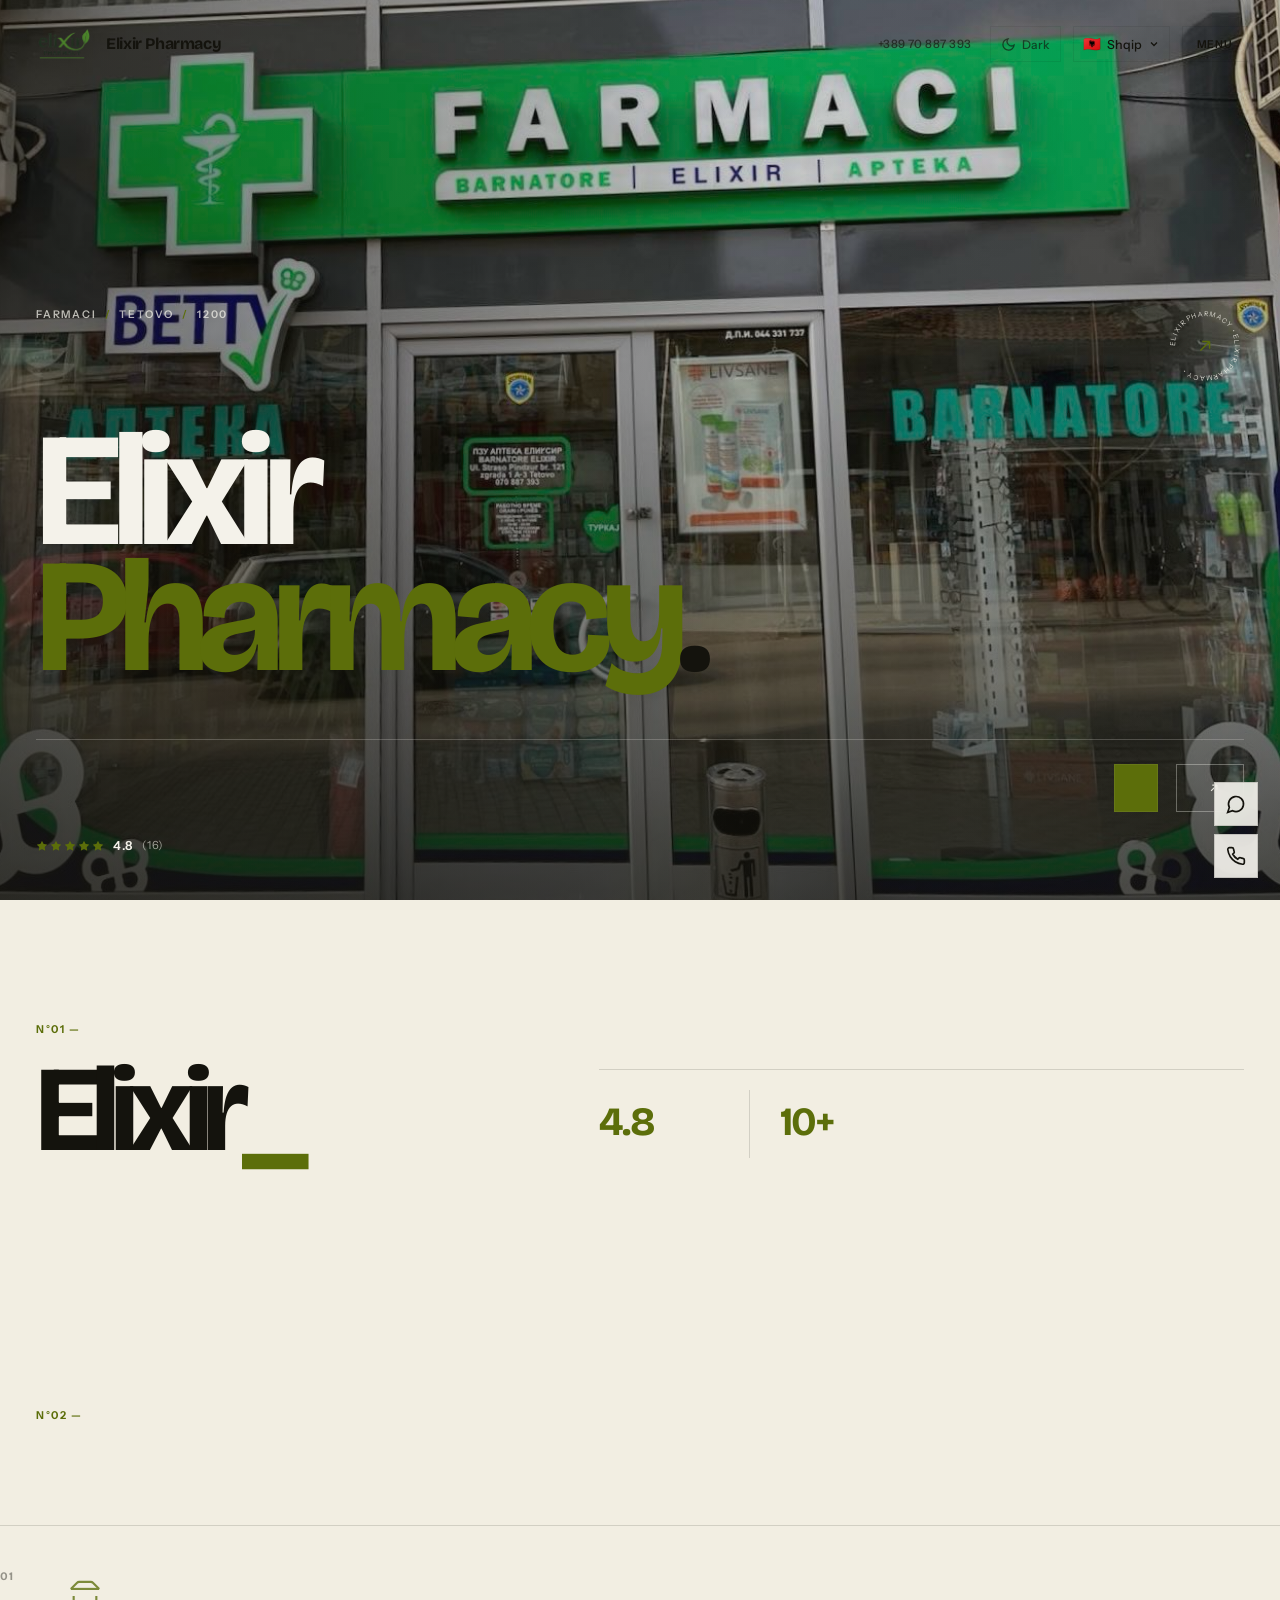
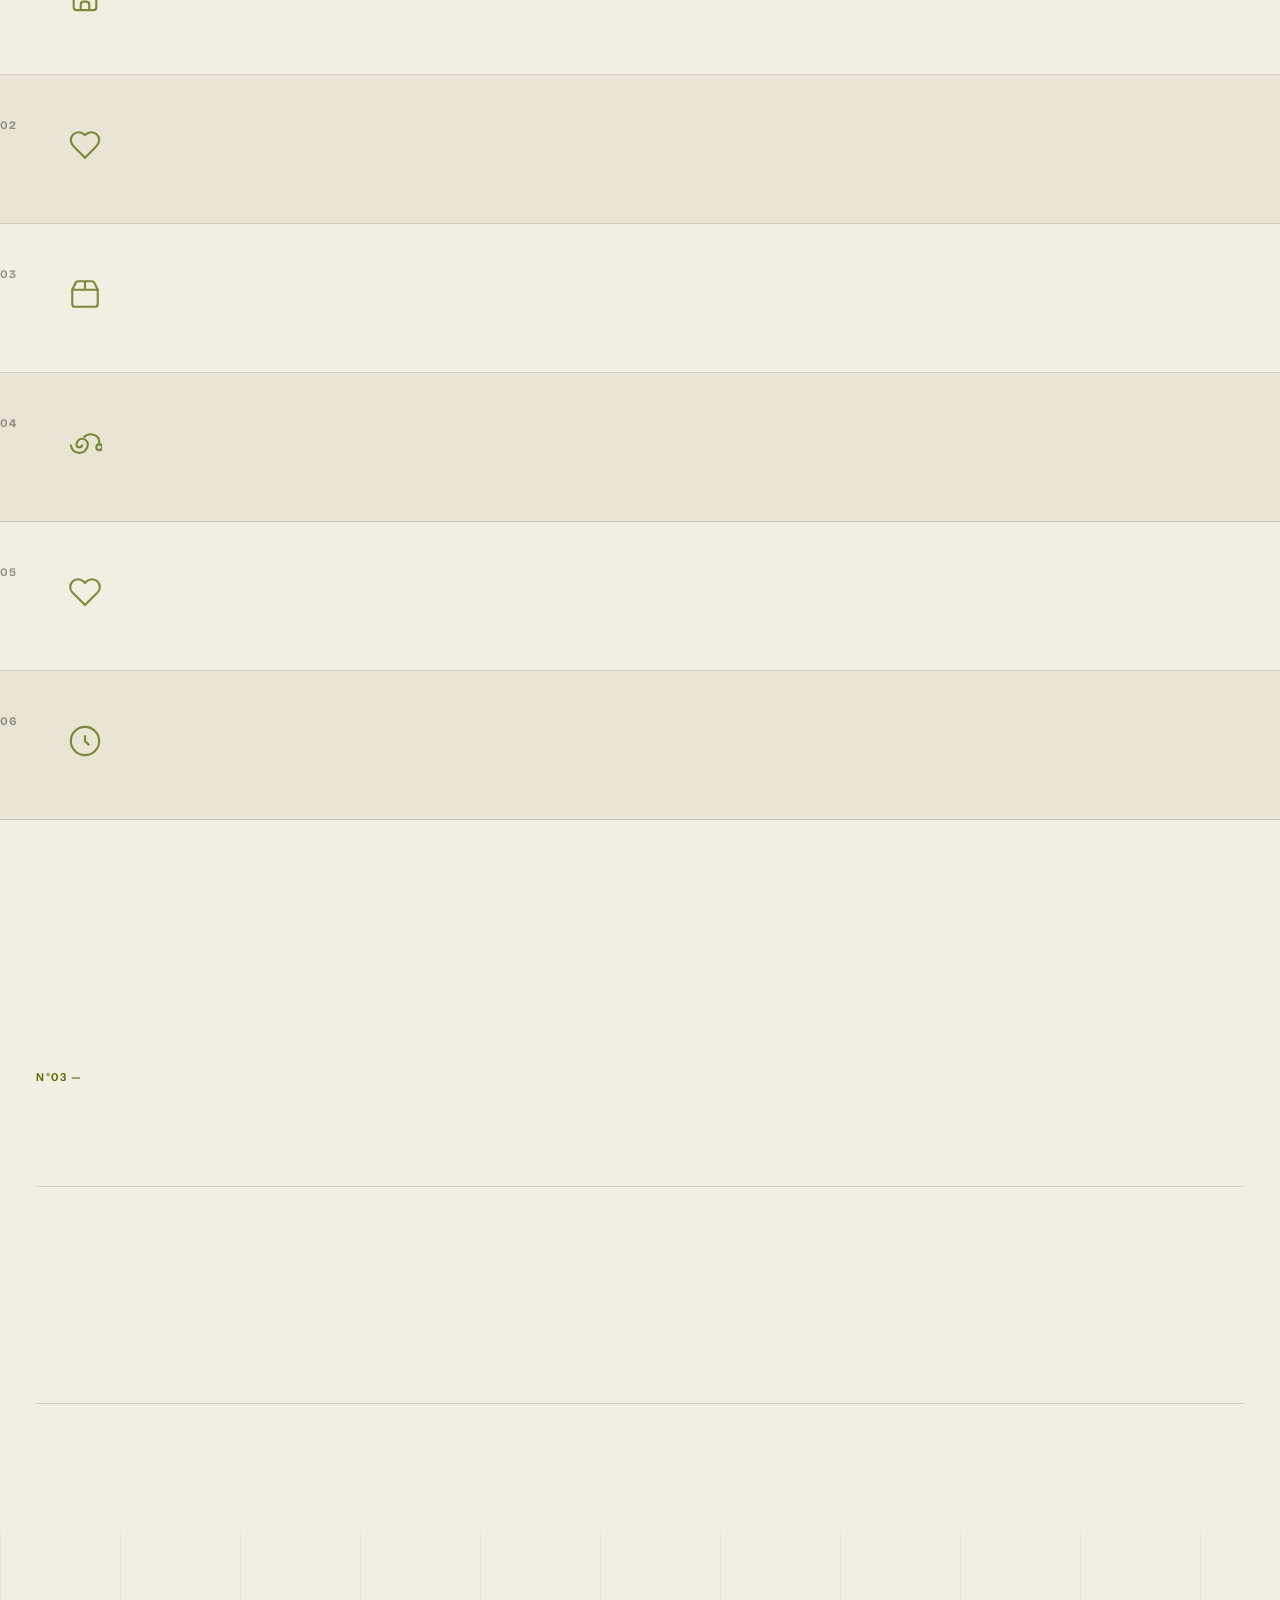
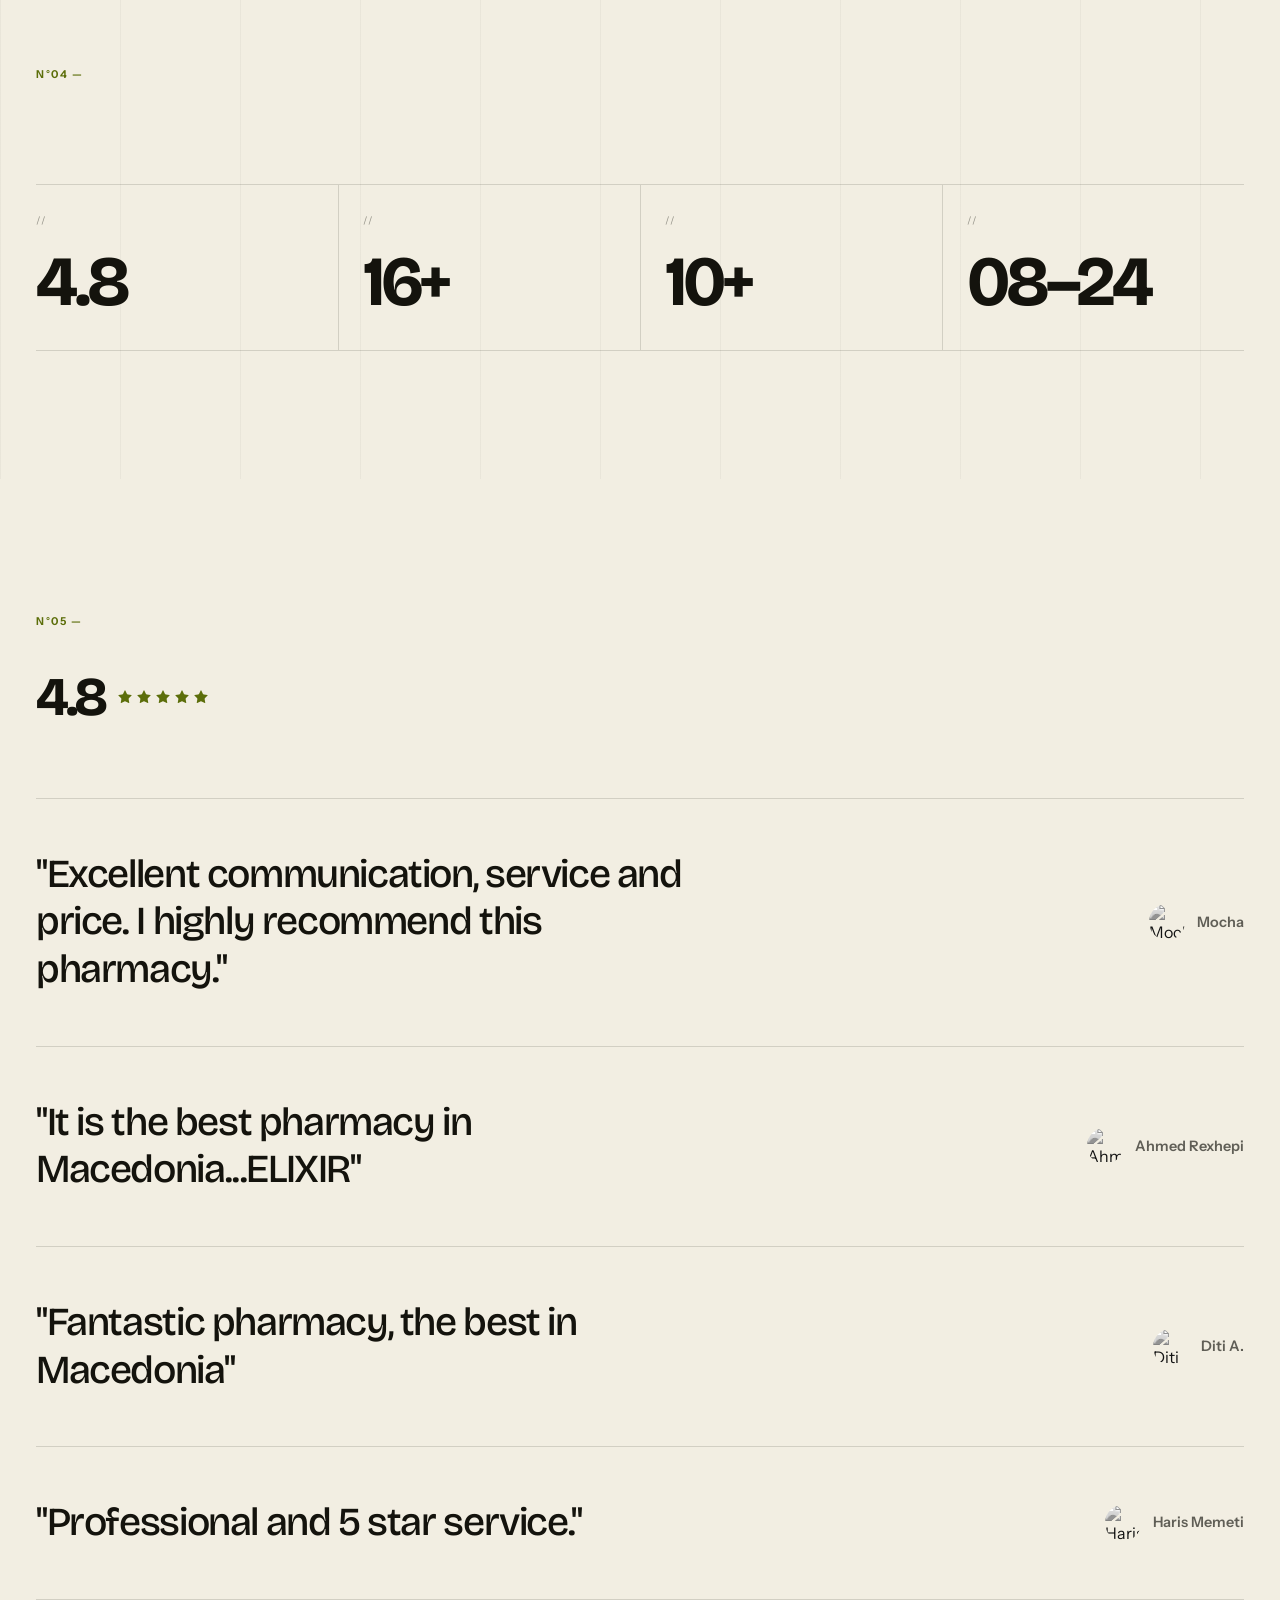
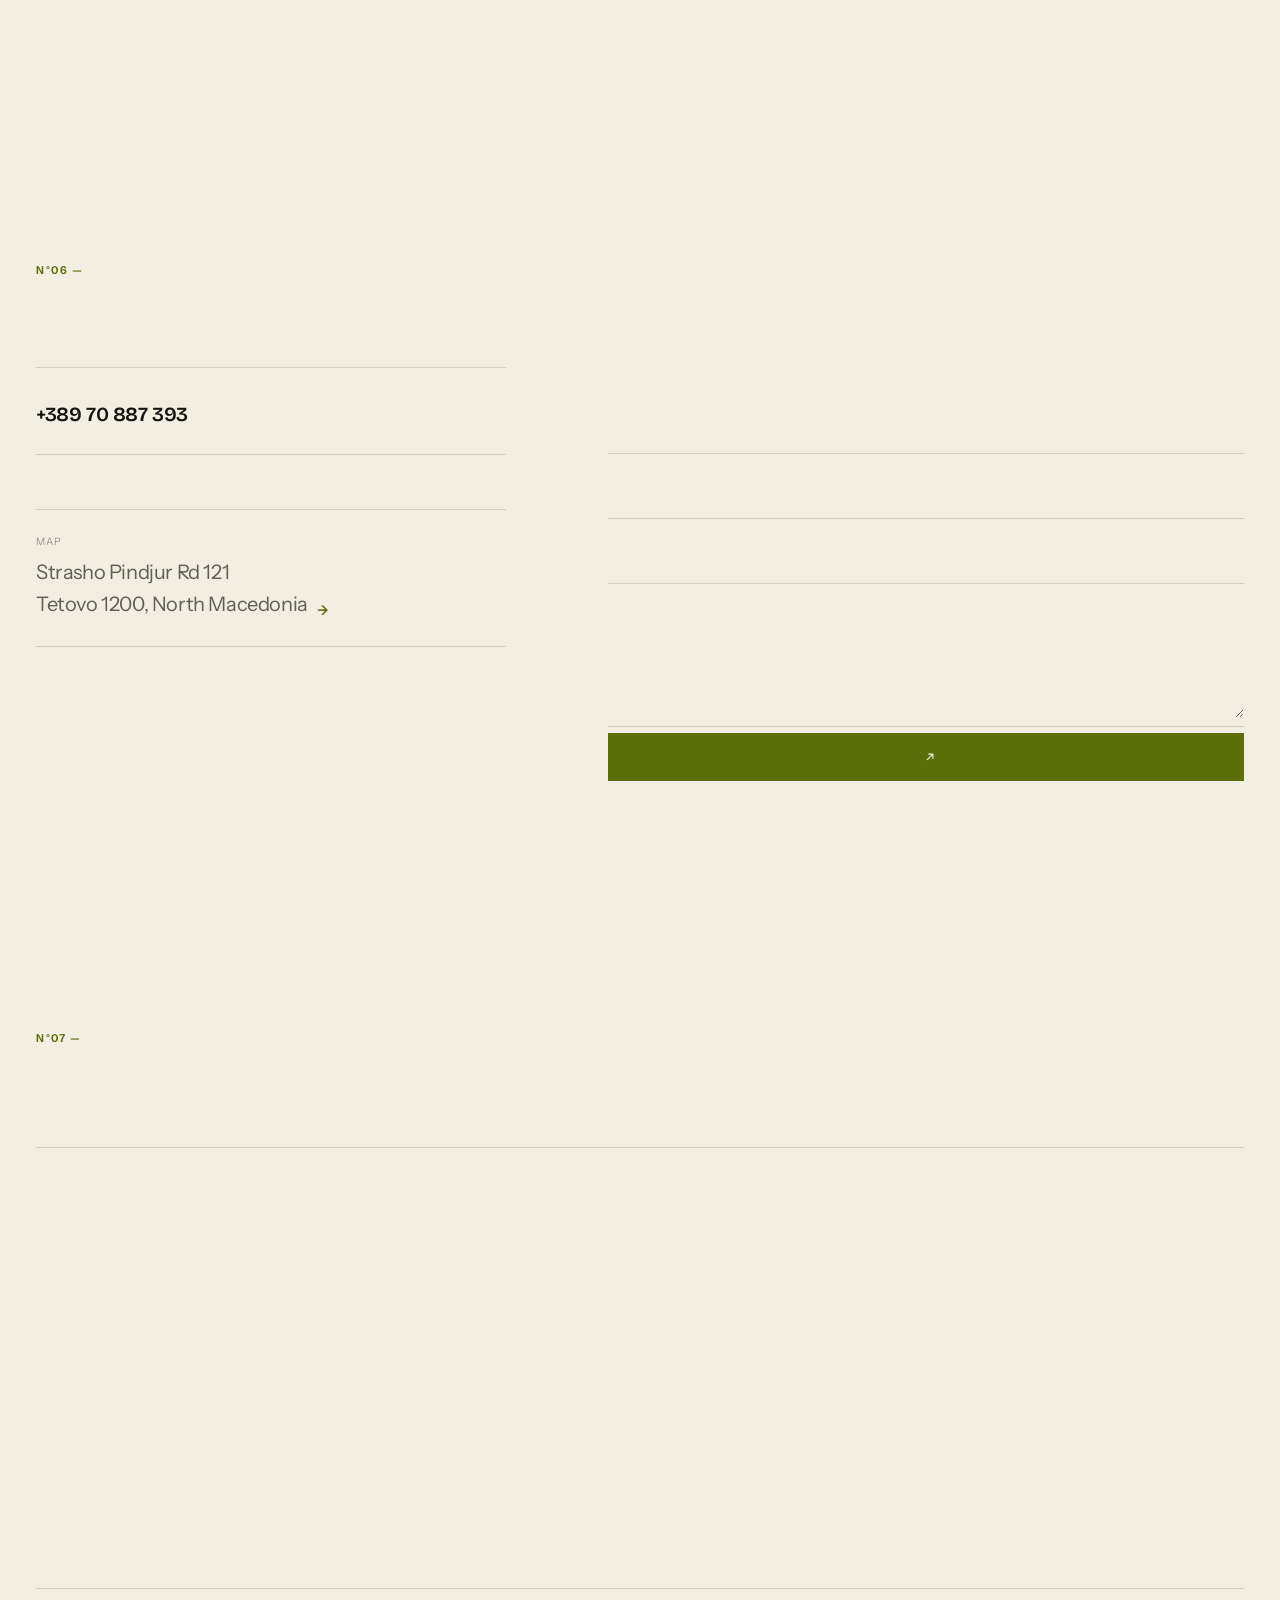
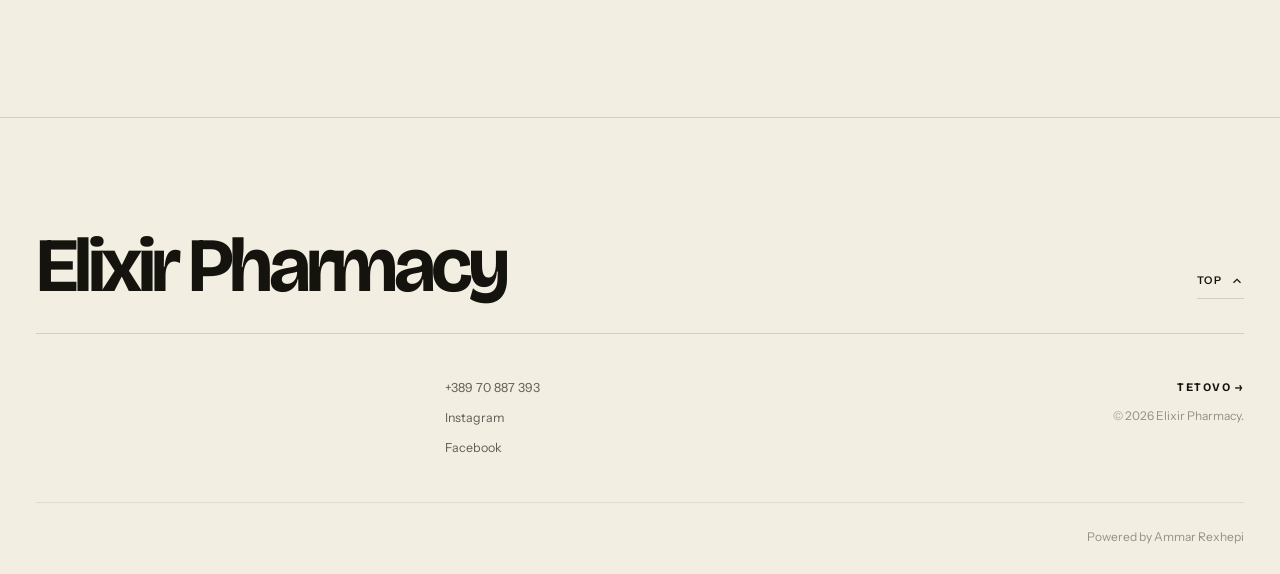
==== index.html @ 8868d14b "Smooth Scroll" ====
<!DOCTYPE html>
<html lang="sq">
<head>
  <meta charset="UTF-8" />
  <meta name="viewport" content="width=device-width, initial-scale=1.0" />
  <title>Elixir Pharmacy | Tetovo</title>
  <meta name="description" content="Elixir Pharmacy – vlerësuar me 4.8 ⭐ nga 16 klientë të kënaqur. Ekspertizë, shpejtësi dhe kujdes në një vend." />
  <link rel="canonical" href="https://elixirpharmacy.mk/" />

  <!-- SEO: allow indexing -->
  <meta name="robots" content="index, follow" />
  <meta name="googlebot" content="index, follow" />

  <!-- SEO: keywords -->
  <meta name="keywords" content="farmaci, farmacia, Tetovo, Elixir, barnatore, ilaçe, apoteka, pharmacy, North Macedonia, Maqedoni" />

  <!-- SEO: local business geo tags -->
  <meta name="geo.region" content="MK" />
  <meta name="geo.placename" content="Tetovo, North Macedonia" />
  <meta name="geo.position" content="42.013242;20.971138" />
  <meta name="ICBM" content="42.013242, 20.971138" />

  <!-- SEO: structured data (static – more reliable than JS-injected) -->
  <script type="application/ld+json">
  {
    "@context": "https://schema.org",
    "@type": "Pharmacy",
    "name": "Elixir Pharmacy",
    "url": "https://elixirpharmacy.mk/",
    "image": "https://elixirpharmacy.mk/images/photo-0.webp",
    "telephone": "+389 70 887 393",
    "address": {
      "@type": "PostalAddress",
      "streetAddress": "Strasho Pindjur Rd 121",
      "addressLocality": "Tetovo",
      "postalCode": "1200",
      "addressCountry": "MK"
    },
    "geo": {
      "@type": "GeoCoordinates",
      "latitude": 42.013242,
      "longitude": 20.971138
    },
    "aggregateRating": {
      "@type": "AggregateRating",
      "ratingValue": 4.8,
      "reviewCount": 16,
      "bestRating": 5
    },
    "openingHoursSpecification": [
      { "@type": "OpeningHoursSpecification", "dayOfWeek": ["Monday","Tuesday","Wednesday","Thursday","Friday","Saturday","Sunday"], "opens": "08:00", "closes": "23:30" }
    ]
  }
  </script>

  <!-- Favicon -->
  <link rel="icon" type="image/png" href="/images/logo-light.png" />

  <!-- Open Graph / social sharing -->
  <meta property="og:type"        content="business.business" />
  <meta property="og:url"         content="https://elixirpharmacy.mk/" />
  <meta property="og:title"       content="Elixir Pharmacy | Tetovo" />
  <meta property="og:description" content="Farmacia Elixir – 4.8 ⭐ nga 16 klientë të kënaqur. Ekspertizë, shpejtësi dhe kujdes në një vend." />
  <meta property="og:image"       content="https://elixirpharmacy.mk/images/photo-0.webp" />
  <meta name="twitter:card"       content="summary_large_image" />
  <meta name="twitter:title"      content="Elixir Pharmacy | Tetovo" />
  <meta name="twitter:description" content="Farmacia Elixir – 4.8 ⭐ nga 16 klientë të kënaqur." />
  <meta name="twitter:image"      content="https://elixirpharmacy.mk/images/photo-0.webp" />

  <!-- Preload hero image so it loads as fast as possible -->
  <link rel="preload" as="image" href="/images/photo-0.webp" fetchpriority="high" />
  <link rel="preconnect" href="https://fonts.googleapis.com" />
  <link rel="preconnect" href="https://fonts.gstatic.com" crossorigin />
  <script defer src="/_vercel/insights/script.js"></script>
  <script defer src="/_vercel/speed-insights/script.js"></script>
  <link href="https://fonts.googleapis.com/css2?family=Bricolage+Grotesque:opsz,wght@12..96,400..800&family=Instrument+Sans:wght@400;500;600;700&display=swap" rel="stylesheet" />
  <script src="https://cdn.jsdelivr.net/npm/@supabase/supabase-js@2"></script>
  <!-- Apply saved theme immediately to avoid flash -->
  <script>
    (function() {
      const t = localStorage.getItem('elixir-theme') || 'light';
      if (t === 'light') document.documentElement.classList.add('light');
    })();
  </script>
  <link rel="stylesheet" href="style.css">
  <link rel="icon" type="image/x-icon" href="images/green-plus-11975.png">
  <link rel="sitemap" type="application/xml" href="/sitemap.xml" />
  <script src="https://unpkg.com/lenis@1.3.26/dist/lenis.min.js"></script>   
</head>
<body>
<a class="skip-link" href="#main-content">Skip to content</a>

<!-- NAVBAR -->
<nav id="navbar">
  <div class="nav-inner">
    <a href="#hero" class="nav-logo">
      <img class="logo-dark" src="images/logo-dark.png" alt="Elixir Pharmacy logo" />
      <img class="logo-light" src="images/logo-light.png" alt="Elixir Pharmacy logo" />
      <span>Elixir Pharmacy</span>
    </a>

    <div class="nav-right">
      <a href="tel:+38970887393" class="nav-phone">+389 70 887 393</a>

      <button id="theme-toggle" onclick="toggleTheme()" aria-label="Toggle colour theme" title="Toggle colour theme">
        <svg class="sun-icon" id="theme-icon" width="15" height="15" viewBox="0 0 24 24" fill="none" stroke="currentColor" stroke-width="2">
          <circle cx="12" cy="12" r="4"/>
          <path d="M12 2v2M12 20v2M4.93 4.93l1.41 1.41M17.66 17.66l1.41 1.41M2 12h2M20 12h2M6.34 17.66l-1.41 1.41M19.07 4.93l-1.41 1.41"/>
        </svg>
        <svg class="moon-icon" width="15" height="15" viewBox="0 0 24 24" fill="none" stroke="currentColor" stroke-width="2">
          <path d="M21 12.79A9 9 0 1 1 11.21 3 7 7 0 0 0 21 12.79z"/>
        </svg>
        <span class="theme-label" id="theme-label">Dark</span>
      </button>

      <div id="lang-dropdown">
        <button id="lang-btn" onclick="toggleLangMenu()" aria-haspopup="true" aria-expanded="false">
          <span class="flag" id="lang-flag">🇦🇱</span>
          <span class="lang-label" id="lang-current">Shqip</span>
          <svg class="chevron" viewBox="0 0 24 24" fill="none" stroke="currentColor" stroke-width="2.5">
            <path d="m6 9 6 6 6-6"/>
          </svg>
        </button>
        <div id="lang-menu" role="menu">
          <button onclick="setLang('sq')" class="active" data-lang="sq"><span class="flag">🇦🇱</span> Shqip — SQ</button>
          <div class="lang-divider"></div>
          <button onclick="setLang('mk')" data-lang="mk"><span class="flag">🇲🇰</span> Македонски — MK</button>
          <div class="lang-divider"></div>
          <button onclick="setLang('en')" data-lang="en"><span class="flag">🇬🇧</span> English — EN</button>
          <div class="lang-divider"></div>
          <button onclick="setLang('tr')" data-lang="tr"><span class="flag">🇹🇷</span> Türkçe — TR</button>
        </div>
      </div>

      <button id="mobile-nav-toggle" onclick="toggleMenu()" aria-label="Open navigation menu" aria-expanded="false">
        <span id="menu-toggle-label">Menu</span>
      </button>
    </div>
  </div>
</nav>

<!-- FULLSCREEN MENU -->
<div id="fullscreen-menu" role="dialog" aria-modal="true" aria-label="Site navigation">
  <div class="fs-menu-inner">
    <div class="fs-menu-links">
      <a href="#about" onclick="toggleMenu()" class="fs-link">
        <span class="fs-num">01</span>
        <span class="fs-stack"><span data-i18n="nav_about"></span><span data-i18n="nav_about"></span></span>
      </a>
      <a href="#services" onclick="toggleMenu()" class="fs-link">
        <span class="fs-num">02</span>
        <span class="fs-stack"><span data-i18n="nav_services"></span><span data-i18n="nav_services"></span></span>
      </a>
      <a href="#reviews" onclick="toggleMenu()" class="fs-link">
        <span class="fs-num">03</span>
        <span class="fs-stack"><span data-i18n="nav_reviews"></span><span data-i18n="nav_reviews"></span></span>
      </a>
      <a href="#contact" onclick="toggleMenu()" class="fs-link">
        <span class="fs-num">04</span>
        <span class="fs-stack"><span data-i18n="nav_contact"></span><span data-i18n="nav_contact"></span></span>
      </a>
    </div>
    <div class="fs-menu-foot">
      <a href="tel:+38970887393" class="fs-email">+389 70 887 393</a>
      <div class="fs-loc">TETOVO, MK</div>
      <div class="fs-social">
        <a href="https://www.instagram.com/elixirpharmacytetovo/" target="_blank" rel="noopener noreferrer">Instagram</a>
        <a href="https://www.facebook.com/p/Pharmacy-Elixir-100064105089040/" target="_blank" rel="noopener noreferrer">Facebook</a>
      </div>
    </div>
  </div>
</div>

<!-- HERO -->
<div id="main-content" tabindex="-1">
<section id="hero">
  <div class="hero-media">
    <img class="bg" src="images/elixir2.jpg" alt="Elixir Pharmacy storefront" />
    <div class="hero-scrim"></div>
  </div>

  <div class="hero-content">
    <div class="hero-top-row">
      <div class="hero-tags">
        <span>FARMACI</span><span class="sep">/</span><span>TETOVO</span><span class="sep">/</span><span>1200</span>
      </div>
      <div class="hero-badge" aria-hidden="true">
        <svg viewBox="0 0 120 120" class="hero-badge-ring">
          <defs><path id="badgeCircle" d="M60,60 m-46,0 a46,46 0 1,1 92,0 a46,46 0 1,1 -92,0"></path></defs>
          <text font-size="10.3" letter-spacing="1.5" fill="currentColor">
            <textPath href="#badgeCircle" startOffset="0%">ELIXIR PHARMACY • ELIXIR PHARMACY • </textPath>
          </text>
        </svg>
        <svg class="hero-badge-arrow" viewBox="0 0 24 24" fill="none" stroke="currentColor" stroke-width="1.6"><path d="M7 17 17 7M17 7H9M17 7v8"/></svg>
      </div>
    </div>

    <h1 class="hero-title">
      <span class="hero-title-line">Elixir</span>
      <span class="hero-title-line hero-title-accent">Pharmacy<span class="hero-dot">.</span></span>
    </h1>

    <div class="hero-bottom-row">
      <p class="hero-sub" data-i18n="hero_sub"></p>
      <div class="hero-btns">
        <a href="tel:+38970887393" class="btn-primary">
          <span data-i18n="cta_call"></span>
        </a>
        <a href="#services" class="btn-secondary">
          <span data-i18n="cta_services"></span>
          <svg width="14" height="14" viewBox="0 0 24 24" fill="none" stroke="currentColor" stroke-width="2"><path d="M7 17 17 7M17 7H9M17 7v8"/></svg>
        </a>
      </div>
    </div>

    <div class="hero-rating">
      <div class="stars">
        <svg viewBox="0 0 24 24" class="star-icon"><path d="M11.525 2.295a.53.53 0 0 1 .95 0l2.31 4.679a2.123 2.123 0 0 0 1.595 1.16l5.166.756a.53.53 0 0 1 .294.904l-3.736 3.638a2.123 2.123 0 0 0-.611 1.878l.882 5.14a.53.53 0 0 1-.771.56l-4.618-2.428a2.122 2.122 0 0 0-1.973 0L6.396 21.01a.53.53 0 0 1-.77-.56l.881-5.139a2.122 2.122 0 0 0-.611-1.879L2.16 9.795a.53.53 0 0 1 .294-.906l5.165-.755a2.122 2.122 0 0 0 1.597-1.16z"/></svg>
        <svg viewBox="0 0 24 24" class="star-icon"><path d="M11.525 2.295a.53.53 0 0 1 .95 0l2.31 4.679a2.123 2.123 0 0 0 1.595 1.16l5.166.756a.53.53 0 0 1 .294.904l-3.736 3.638a2.123 2.123 0 0 0-.611 1.878l.882 5.14a.53.53 0 0 1-.771.56l-4.618-2.428a2.122 2.122 0 0 0-1.973 0L6.396 21.01a.53.53 0 0 1-.77-.56l.881-5.139a2.122 2.122 0 0 0-.611-1.879L2.16 9.795a.53.53 0 0 1 .294-.906l5.165-.755a2.122 2.122 0 0 0 1.597-1.16z"/></svg>
        <svg viewBox="0 0 24 24" class="star-icon"><path d="M11.525 2.295a.53.53 0 0 1 .95 0l2.31 4.679a2.123 2.123 0 0 0 1.595 1.16l5.166.756a.53.53 0 0 1 .294.904l-3.736 3.638a2.123 2.123 0 0 0-.611 1.878l.882 5.14a.53.53 0 0 1-.771.56l-4.618-2.428a2.122 2.122 0 0 0-1.973 0L6.396 21.01a.53.53 0 0 1-.77-.56l.881-5.139a2.122 2.122 0 0 0-.611-1.879L2.16 9.795a.53.53 0 0 1 .294-.906l5.165-.755a2.122 2.122 0 0 0 1.597-1.16z"/></svg>
        <svg viewBox="0 0 24 24" class="star-icon"><path d="M11.525 2.295a.53.53 0 0 1 .95 0l2.31 4.679a2.123 2.123 0 0 0 1.595 1.16l5.166.756a.53.53 0 0 1 .294.904l-3.736 3.638a2.123 2.123 0 0 0-.611 1.878l.882 5.14a.53.53 0 0 1-.771.56l-4.618-2.428a2.122 2.122 0 0 0-1.973 0L6.396 21.01a.53.53 0 0 1-.77-.56l.881-5.139a2.122 2.122 0 0 0-.611-1.879L2.16 9.795a.53.53 0 0 1 .294-.906l5.165-.755a2.122 2.122 0 0 0 1.597-1.16z"/></svg>
        <svg viewBox="0 0 24 24" class="star-icon"><path d="M11.525 2.295a.53.53 0 0 1 .95 0l2.31 4.679a2.123 2.123 0 0 0 1.595 1.16l5.166.756a.53.53 0 0 1 .294.904l-3.736 3.638a2.123 2.123 0 0 0-.611 1.878l.882 5.14a.53.53 0 0 1-.771.56l-4.618-2.428a2.122 2.122 0 0 0-1.973 0L6.396 21.01a.53.53 0 0 1-.77-.56l.881-5.139a2.122 2.122 0 0 0-.611-1.879L2.16 9.795a.53.53 0 0 1 .294-.906l5.165-.755a2.122 2.122 0 0 0 1.597-1.16z"/></svg>
      </div>
      <span class="rating-num">4.8</span>
      <span class="rating-count">(16)</span>
    </div>
  </div>
</section>

<!-- ABOUT -->
<section id="about">
  <div class="container about-grid">
    <div class="about-left animate-in">
      <span class="eyebrow">N&#176;01 — <span data-i18n="about_title"></span></span>
      <h2 class="about-mark">Elixir<span class="about-mark-dim">_</span></h2>
    </div>
    <div class="about-right animate-in" style="transition-delay:120ms">
      <p class="about-statement" data-i18n="about_text"></p>
      <div class="about-meta">
        <div class="about-meta-item">
          <div class="about-meta-num">4.8</div>
          <div class="about-meta-label" data-i18n="stat1_label"></div>
        </div>
        <div class="about-meta-item">
          <div class="about-meta-num">10+</div>
          <div class="about-meta-label" data-i18n="stat3_label"></div>
        </div>
      </div>
    </div>
  </div>
</section>

<!-- SERVICES -->
<section id="services">
  <div class="container">
    <div class="section-head animate-in">
      <span class="eyebrow" data-marquee>N&#176;02 — <span data-i18n="services_title"></span></span>
      <h2 class="section-title" data-i18n="services_title"></h2>
    </div>
  </div>

  <div class="services-list">
    <div class="service-block animate-in">
      <div class="container service-block-inner">
        <span class="service-index">01</span>
        <div class="service-visual">
          <svg width="46" height="46" viewBox="0 0 24 24" fill="none" stroke="currentColor" stroke-width="1.5"><path d="m2 7 4.41-4.41A2 2 0 0 1 7.83 2h8.34a2 2 0 0 1 1.42.59L22 7"/><path d="M4 12v8a2 2 0 0 0 2 2h12a2 2 0 0 0 2-2v-8"/><path d="M15 22v-4a2 2 0 0 0-2-2h-2a2 2 0 0 0-2 2v4"/><path d="M2 7h20"/></svg>
        </div>
        <div class="service-text">
          <h3 data-i18n="svc1_title"></h3>
          <p data-i18n="svc1_desc"></p>
        </div>
      </div>
    </div>
    <div class="service-block service-block-alt animate-in" style="transition-delay:60ms">
      <div class="container service-block-inner">
        <span class="service-index">02</span>
        <div class="service-visual">
          <svg width="46" height="46" viewBox="0 0 24 24" fill="none" stroke="currentColor" stroke-width="1.5"><path d="M19 14c1.49-1.46 3-3.21 3-5.5A5.5 5.5 0 0 0 16.5 3c-1.76 0-3 .5-4.5 2-1.5-1.5-2.74-2-4.5-2A5.5 5.5 0 0 0 2 8.5c0 2.3 1.5 4.05 3 5.5l7 7Z"/></svg>
        </div>
        <div class="service-text">
          <h3 data-i18n="svc2_title"></h3>
          <p data-i18n="svc2_desc"></p>
        </div>
      </div>
    </div>
    <div class="service-block animate-in" style="transition-delay:120ms">
      <div class="container service-block-inner">
        <span class="service-index">03</span>
        <div class="service-visual">
          <svg width="46" height="46" viewBox="0 0 24 24" fill="none" stroke="currentColor" stroke-width="1.5"><path d="M3 9h18v10a2 2 0 0 1-2 2H5a2 2 0 0 1-2-2V9Z"/><path d="m3 9 2.45-4.9A2 2 0 0 1 7.24 3h9.52a2 2 0 0 1 1.8 1.1L21 9"/><path d="M12 3v6"/></svg>
        </div>
        <div class="service-text">
          <h3 data-i18n="svc3_title"></h3>
          <p data-i18n="svc3_desc"></p>
        </div>
      </div>
    </div>
    <div class="service-block service-block-alt animate-in" style="transition-delay:180ms">
      <div class="container service-block-inner">
        <span class="service-index">04</span>
        <div class="service-visual">
          <svg width="46" height="46" viewBox="0 0 24 24" fill="none" stroke="currentColor" stroke-width="1.5"><path d="M2 13a6 6 0 1 0 12 0 4 4 0 1 0-8 0 2 2 0 0 0 4 0"/><circle cx="22" cy="15" r="2"/><path d="M22 13v-2c0-5-7-7-11-2.9"/></svg>
        </div>
        <div class="service-text">
          <h3 data-i18n="svc4_title"></h3>
          <p data-i18n="svc4_desc"></p>
        </div>
      </div>
    </div>
    <div class="service-block animate-in" style="transition-delay:240ms">
      <div class="container service-block-inner">
        <span class="service-index">05</span>
        <div class="service-visual">
          <svg width="46" height="46" viewBox="0 0 24 24" fill="none" stroke="currentColor" stroke-width="1.5"><path d="M20.84 4.61a5.5 5.5 0 0 0-7.78 0L12 5.67l-1.06-1.06a5.5 5.5 0 0 0-7.78 7.78l1.06 1.06L12 21.23l7.78-7.78 1.06-1.06a5.5 5.5 0 0 0 0-7.78z"/></svg>
        </div>
        <div class="service-text">
          <h3 data-i18n="svc5_title"></h3>
          <p data-i18n="svc5_desc"></p>
        </div>
      </div>
    </div>
    <div class="service-block service-block-alt animate-in" style="transition-delay:300ms">
      <div class="container service-block-inner">
        <span class="service-index">06</span>
        <div class="service-visual">
          <svg width="46" height="46" viewBox="0 0 24 24" fill="none" stroke="currentColor" stroke-width="1.5"><circle cx="12" cy="12" r="10"/><path d="M12 8v4l3 3"/></svg>
        </div>
        <div class="service-text">
          <h3 data-i18n="svc6_title"></h3>
          <p data-i18n="svc6_desc"></p>
        </div>
      </div>
    </div>
  </div>
</section>

<!-- GALLERY -->
<section id="gallery">
  <div class="container">
    <div class="section-head animate-in">
      <span class="eyebrow">N&#176;03 — <span data-i18n="gallery_title"></span></span>
      <h2 class="section-title" data-i18n="gallery_title"></h2>
    </div>
    <div id="gallery-admin-bar" style="text-align:center;display:none;">
      <label class="gallery-upload-btn animate-in" style="transition-delay:100ms">
        <svg width="16" height="16" viewBox="0 0 24 24" fill="none" stroke="currentColor" stroke-width="2">
          <path d="M21 15v4a2 2 0 0 1-2 2H5a2 2 0 0 1-2-2v-4"/>
          <polyline points="17 8 12 3 7 8"/>
          <line x1="12" y1="3" x2="12" y2="15"/>
        </svg>
        <span data-i18n="gallery_upload"></span>
        <input id="gallery-file-input" type="file" accept="image/*" multiple onchange="addGalleryPhotos(this)" />
      </label>
      <button class="gallery-logout-btn" onclick="adminLogout()">
        <svg width="14" height="14" viewBox="0 0 24 24" fill="none" stroke="currentColor" stroke-width="2"><path d="M9 21H5a2 2 0 0 1-2-2V5a2 2 0 0 1 2-2h4"/><polyline points="16 17 21 12 16 7"/><line x1="21" y1="12" x2="9" y2="12"/></svg>
        <span data-i18n="admin_logout"></span>
      </button>
    </div>
    <div id="gallery-login-bar" style="display:none;"></div>
    <div class="animate-in gallery-frame" id="gallery-wrapper" style="transition-delay:200ms">
      <div id="gallery-admin-grid" style="display:none"></div>
      <div class="gallery-empty" id="gallery-empty" data-i18n="gallery_empty"></div>
      <div class="gallery-slideshow" id="gallery-slideshow" style="display:none">
        <div class="gallery-slide-track" id="gallery-track"></div>
        <button class="gallery-arrow gallery-arrow-left" id="gallery-prev" onclick="slideGallery(-1)" aria-label="Previous">
          <svg width="16" height="16" viewBox="0 0 24 24" fill="none" stroke="currentColor" stroke-width="2.5"><path d="m15 18-6-6 6-6"/></svg>
        </button>
        <button class="gallery-arrow gallery-arrow-right" id="gallery-next" onclick="slideGallery(1)" aria-label="Next">
          <svg width="16" height="16" viewBox="0 0 24 24" fill="none" stroke="currentColor" stroke-width="2.5"><path d="m9 18 6-6-6-6"/></svg>
        </button>
      </div>
      <div class="gallery-dots" id="gallery-dots"></div>
      <div class="gallery-counter" id="gallery-counter"></div>
    </div>
  </div>
</section>

<!-- ADMIN LOGIN MODAL -->
<div id="admin-modal" class="admin-modal-overlay" onclick="closeAdminModalOutside(event)">
  <div class="admin-modal-box">
    <h3 data-i18n="admin_modal_title"></h3>
    <p data-i18n="admin_modal_sub"></p>
    <input id="admin-password-input" class="form-field" type="password" data-placeholder-i18n="admin_modal_placeholder" onkeydown="if(event.key==='Enter')submitAdminLogin()" />
    <p id="admin-error" class="admin-error" data-i18n="admin_modal_error"></p>
    <div class="admin-modal-btns">
      <button class="btn-submit" onclick="submitAdminLogin()"><span data-i18n="admin_modal_submit"></span></button>
      <button class="admin-cancel-btn" onclick="closeAdminModal()"><span data-i18n="admin_modal_cancel"></span></button>
    </div>
  </div>
</div>

<!-- HOURS MODAL -->
<div id="hours-modal" class="admin-modal-overlay" onclick="closeHoursModalOutside(event)">
  <div class="admin-modal-box hours-modal-box">
    <div class="hours-modal-header">
      <h3 data-i18n="hours_modal_title"></h3>
      <button class="hours-close-btn" onclick="closeHoursModal()" aria-label="Close">
        <svg width="18" height="18" viewBox="0 0 24 24" fill="none" stroke="currentColor" stroke-width="2.5"><path d="M18 6 6 18M6 6l12 12"/></svg>
      </button>
    </div>
    <div class="hours-table">
      <div class="hours-row" id="hours-mon"><span data-i18n="day_mon"></span><span class="hours-time">08:00 – 24:00</span></div>
      <div class="hours-row" id="hours-tue"><span data-i18n="day_tue"></span><span class="hours-time">08:00 – 24:00</span></div>
      <div class="hours-row" id="hours-wed"><span data-i18n="day_wed"></span><span class="hours-time">08:00 – 24:00</span></div>
      <div class="hours-row" id="hours-thu"><span data-i18n="day_thu"></span><span class="hours-time">08:00 – 24:00</span></div>
      <div class="hours-row" id="hours-fri"><span data-i18n="day_fri"></span><span class="hours-time">08:00 – 24:00</span></div>
      <div class="hours-row" id="hours-sat"><span data-i18n="day_sat"></span><span class="hours-time">08:00 – 24:00</span></div>
      <div class="hours-row hours-row-sunday" id="hours-sun"><span data-i18n="day_sun"></span><span class="hours-time">14:00 – 24:00</span></div>
    </div>
  </div>
</div>

<!-- WHY US / STATS -->
<section id="why-us">
  <div class="stats-bg" aria-hidden="true"></div>
  <div class="container">
    <div class="section-head animate-in">
      <span class="eyebrow">N&#176;04 — <span data-i18n="whyus_title"></span></span>
      <h2 class="section-title" data-i18n="whyus_title"></h2>
    </div>
    <div class="stats-row">
      <div class="stat-item animate-in">
        <span class="stat-tag">// <span data-i18n="stat1_label"></span></span>
        <div class="stat-big">4.8</div>
      </div>
      <div class="stat-item animate-in" style="transition-delay:80ms">
        <span class="stat-tag">// <span data-i18n="stat2_label"></span></span>
        <div class="stat-big">16+</div>
      </div>
      <div class="stat-item animate-in" style="transition-delay:160ms">
        <span class="stat-tag">// <span data-i18n="stat3_label"></span></span>
        <div class="stat-big">10+</div>
      </div>
      <div class="stat-item stat-item-clickable animate-in" style="transition-delay:240ms" onclick="openHoursModal()">
        <span class="stat-tag">// <span data-i18n="stat4_label"></span></span>
        <div class="stat-big">08–24</div>
        <div class="stat-hint" data-i18n="stat4_hint"></div>
      </div>
    </div>
  </div>
</section>

<!-- REVIEWS -->
<section id="reviews">
  <div class="container">
    <div class="section-head animate-in">
      <span class="eyebrow">N&#176;05 — <span data-i18n="reviews_title"></span></span>
      <h2 class="section-title" data-i18n="reviews_title"></h2>
      <div class="reviews-rating-line">
        <span class="big-rating">4.8</span>
        <div class="big-stars">
          <svg viewBox="0 0 24 24" class="big-star"><path d="M11.525 2.295a.53.53 0 0 1 .95 0l2.31 4.679a2.123 2.123 0 0 0 1.595 1.16l5.166.756a.53.53 0 0 1 .294.904l-3.736 3.638a2.123 2.123 0 0 0-.611 1.878l.882 5.14a.53.53 0 0 1-.771.56l-4.618-2.428a2.122 2.122 0 0 0-1.973 0L6.396 21.01a.53.53 0 0 1-.77-.56l.881-5.139a2.122 2.122 0 0 0-.611-1.879L2.16 9.795a.53.53 0 0 1 .294-.906l5.165-.755a2.122 2.122 0 0 0 1.597-1.16z"/></svg>
          <svg viewBox="0 0 24 24" class="big-star"><path d="M11.525 2.295a.53.53 0 0 1 .95 0l2.31 4.679a2.123 2.123 0 0 0 1.595 1.16l5.166.756a.53.53 0 0 1 .294.904l-3.736 3.638a2.123 2.123 0 0 0-.611 1.878l.882 5.14a.53.53 0 0 1-.771.56l-4.618-2.428a2.122 2.122 0 0 0-1.973 0L6.396 21.01a.53.53 0 0 1-.77-.56l.881-5.139a2.122 2.122 0 0 0-.611-1.879L2.16 9.795a.53.53 0 0 1 .294-.906l5.165-.755a2.122 2.122 0 0 0 1.597-1.16z"/></svg>
          <svg viewBox="0 0 24 24" class="big-star"><path d="M11.525 2.295a.53.53 0 0 1 .95 0l2.31 4.679a2.123 2.123 0 0 0 1.595 1.16l5.166.756a.53.53 0 0 1 .294.904l-3.736 3.638a2.123 2.123 0 0 0-.611 1.878l.882 5.14a.53.53 0 0 1-.771.56l-4.618-2.428a2.122 2.122 0 0 0-1.973 0L6.396 21.01a.53.53 0 0 1-.77-.56l.881-5.139a2.122 2.122 0 0 0-.611-1.879L2.16 9.795a.53.53 0 0 1 .294-.906l5.165-.755a2.122 2.122 0 0 0 1.597-1.16z"/></svg>
          <svg viewBox="0 0 24 24" class="big-star"><path d="M11.525 2.295a.53.53 0 0 1 .95 0l2.31 4.679a2.123 2.123 0 0 0 1.595 1.16l5.166.756a.53.53 0 0 1 .294.904l-3.736 3.638a2.123 2.123 0 0 0-.611 1.878l.882 5.14a.53.53 0 0 1-.771.56l-4.618-2.428a2.122 2.122 0 0 0-1.973 0L6.396 21.01a.53.53 0 0 1-.77-.56l.881-5.139a2.122 2.122 0 0 0-.611-1.879L2.16 9.795a.53.53 0 0 1 .294-.906l5.165-.755a2.122 2.122 0 0 0 1.597-1.16z"/></svg>
          <svg viewBox="0 0 24 24" class="big-star"><path d="M11.525 2.295a.53.53 0 0 1 .95 0l2.31 4.679a2.123 2.123 0 0 0 1.595 1.16l5.166.756a.53.53 0 0 1 .294.904l-3.736 3.638a2.123 2.123 0 0 0-.611 1.878l.882 5.14a.53.53 0 0 1-.771.56l-4.618-2.428a2.122 2.122 0 0 0-1.973 0L6.396 21.01a.53.53 0 0 1-.77-.56l.881-5.139a2.122 2.122 0 0 0-.611-1.879L2.16 9.795a.53.53 0 0 1 .294-.906l5.165-.755a2.122 2.122 0 0 0 1.597-1.16z"/></svg>
        </div>
        <span class="reviews-count-label" data-i18n="reviews_count"></span>
      </div>
    </div>

    <div class="reviews-editorial">
      <div class="review-entry animate-in">
        <p class="review-quote">"Excellent communication, service and price. I highly recommend this pharmacy."</p>
        <div class="review-by">
          <img src="https://lh3.googleusercontent.com/a-/ALV-UjXZ-pd1N5LiBObo7BZMzXftQ17yK300GPsq_d4FFhv5FOgC_aM=s120-c-rp-mo-ba5-br100" alt="Mocha" />
          <span>Mocha</span>
        </div>
      </div>
      <div class="review-entry animate-in" style="transition-delay:80ms">
        <p class="review-quote">"It is the best pharmacy in Macedonia...ELIXIR"</p>
        <div class="review-by">
          <img src="https://lh3.googleusercontent.com/a-/ALV-UjXyh5r0vIb5I1gVd4eBeMZg1_gxgslpZjaFuxKK6mmAaMohKoxS=s120-c-rp-mo-br100" alt="Ahmed Rexhepi" />
          <span>Ahmed Rexhepi</span>
        </div>
      </div>
      <div class="review-entry animate-in" style="transition-delay:160ms">
        <p class="review-quote">"Fantastic pharmacy, the best in Macedonia"</p>
        <div class="review-by">
          <img src="https://lh3.googleusercontent.com/a/ACg8ocIsDGlrPHDOk26x7UyBmdsNffid-mmdn4-pCBehmNgDYhsloA=s120-c-rp-mo-br100" alt="Diti A." />
          <span>Diti A.</span>
        </div>
      </div>
      <div class="review-entry animate-in" style="transition-delay:240ms">
        <p class="review-quote">"Professional and 5 star service."</p>
        <div class="review-by">
          <img src="https://lh3.googleusercontent.com/a-/ALV-UjV1U_fhMBRW-5SfrpZa3QWsg_-f4fmBZU0g8A_PIlXr6Uae6qGi=s120-c-rp-mo-ba3-br100" alt="Haris Memeti" />
          <span>Haris Memeti</span>
        </div>
      </div>
    </div>
  </div>
</section>

<!-- CONTACT -->
<section id="contact">
  <div class="container">
    <div class="contact-top animate-in">
      <span class="eyebrow">N&#176;06 — <span data-i18n="contact_title"></span></span>
      <h2 class="section-title contact-title-big" data-i18n="contact_title"></h2>
    </div>

    <div class="contact-grid">
      <div class="contact-info-col animate-in">
        <div class="contact-line">
          <span class="contact-line-label" data-i18n="contact_call_label"></span>
          <a href="tel:+38970887393" class="contact-line-value">+389 70 887 393</a>
        </div>
        <div class="contact-line">
          <span class="contact-line-label" data-i18n="contact_hours_label"></span>
          <span class="contact-line-value contact-line-value-sm" data-i18n="contact_hours_value"></span>
        </div>
        <div class="contact-line">
          <span class="contact-line-label">MAP</span>
          <div class="contact-line-value contact-line-value-sm">
            Strasho Pindjur Rd 121<br>Tetovo 1200, North Macedonia
            <a href="https://www.google.com/maps?cid=4704702768397722847&g_mp=CiVnb29nbGUubWFwcy5wbGFjZXMudjEuUGxhY2VzLkdldFBsYWNlEAEYASAB&hl=en-GB&source=embed" target="_blank" rel="noopener noreferrer" class="directions-link">
              <span data-i18n="contact_directions"></span> →
            </a>
          </div>
        </div>
      </div>

      <div class="contact-form-col animate-in" style="transition-delay:120ms">
        <h3 data-i18n="form_title"></h3>
        <form id="contact-form" onsubmit="submitContactForm(event)">
          <div class="field-line">
            <input class="form-field" type="text" name="name" data-placeholder-i18n="form_name" required />
          </div>
          <div class="field-line">
            <input class="form-field" type="email" name="email" data-placeholder-i18n="form_email" required />
          </div>
          <div class="field-line">
            <input class="form-field" type="tel" name="phone" data-placeholder-i18n="form_phone" />
          </div>
          <div class="field-line">
            <textarea class="form-field" name="message" rows="3" data-placeholder-i18n="form_message" required></textarea>
          </div>
          <button class="btn-submit" type="submit" id="form-submit-btn">
            <span data-i18n="form_submit"></span>
            <svg width="14" height="14" viewBox="0 0 24 24" fill="none" stroke="currentColor" stroke-width="2"><path d="M7 17 17 7M17 7H9M17 7v8"/></svg>
          </button>
        </form>
        <div id="form-success" style="display:none;" class="form-feedback form-feedback-success" role="status" aria-live="polite">
          <svg width="16" height="16" viewBox="0 0 24 24" fill="none" stroke="currentColor" stroke-width="2.5"><path d="M22 11.08V12a10 10 0 1 1-5.93-9.14"/><polyline points="22 4 12 14.01 9 11.01"/></svg>
          <span data-i18n="form_success"></span>
        </div>
        <div id="form-error" style="display:none;" class="form-feedback form-feedback-error" role="alert">
          <svg width="16" height="16" viewBox="0 0 24 24" fill="none" stroke="currentColor" stroke-width="2.5"><circle cx="12" cy="12" r="10"/><line x1="12" y1="8" x2="12" y2="12"/><line x1="12" y1="16" x2="12.01" y2="16"/></svg>
          <span data-i18n="form_error"></span>
        </div>
      </div>
    </div>
  </div>
</section>

<!-- MAP -->
<section id="map">
  <div class="container">
    <div class="section-head animate-in">
      <span class="eyebrow">N&#176;07 — <span data-i18n="map_title"></span></span>
      <h2 class="section-title" data-i18n="map_title"></h2>
    </div>
    <div class="animate-in map-frame" style="transition-delay:120ms">
      <iframe
        src="https://www.google.com/maps/embed?pb=!1m18!1m12!1m3!1d2966.3!2d20.9711378!3d42.0132422!2m3!1f0!2f0!3f0!3m2!1i1024!2i768!4f13.1!3m3!1m2!1s0x1353f0e8f9b76983%3A0x414a763dc424a4df!2sElixir+Pharmacy!5e0!3m2!1sen!2smk!4v1"
        width="100%" height="420" style="border:0;display:block;"
        allowfullscreen="" loading="lazy" referrerpolicy="no-referrer-when-downgrade">
      </iframe>
    </div>
  </div>
</section>

</div>

<!-- FOOTER -->
<footer>
  <div class="container">
    <div class="footer-top">
      <a href="#hero" class="footer-brand">Elixir Pharmacy</a>
      <a href="#hero" class="footer-top-btn">
        <span>TOP</span>
        <svg width="14" height="14" viewBox="0 0 24 24" fill="none" stroke="currentColor" stroke-width="2"><path d="m18 15-6-6-6 6"/></svg>
      </a>
    </div>
    <div class="footer-rule"></div>
    <div class="footer-cols">
      <div class="footer-col">
        <a href="#about" data-i18n="nav_about"></a>
        <a href="#services" data-i18n="nav_services"></a>
        <a href="#reviews" data-i18n="nav_reviews"></a>
        <a href="#contact" data-i18n="nav_contact"></a>
      </div>
      <div class="footer-col">
        <a href="tel:+38970887393">+389 70 887 393</a>
        <a href="https://www.instagram.com/elixirpharmacytetovo/" target="_blank" rel="noopener noreferrer">Instagram</a>
        <a href="https://www.facebook.com/p/Pharmacy-Elixir-100064105089040/" target="_blank" rel="noopener noreferrer">Facebook</a>
      </div>
      <div class="footer-col footer-col-loc">
        <span>TETOVO →</span>
        <span class="footer-copy">© 2026 Elixir Pharmacy. <span data-i18n="footer_rights"></span></span>
      </div>
    </div>
    <div class="footer-bottom">
      <p class="footer-copy"><a href="/privacy-policy" class="footer-credit-link" data-i18n="footer_privacy"></a></p>
      <p class="footer-copy">Powered by <a href="https://www.instagram.com/ammar_rexhepi_/" target="_blank" rel="noopener noreferrer" class="footer-credit-link">Ammar Rexhepi</a></p>
    </div>
  </div>
</footer>

<!-- FLOATING CTA -->
<div id="floating-cta">
  
  <a href="https://wa.me/38970887393" target="_blank" rel="noopener noreferrer" class="float-btn float-wa" aria-label="WhatsApp">
    <svg width="20" height="20" viewBox="0 0 24 24" fill="none" stroke="currentColor" stroke-width="2"><path d="M7.9 20A9 9 0 1 0 4 16.1L2 22Z"/></svg>
  </a>
  <a href="tel:+38970887393" class="float-btn float-phone" aria-label="Call">
    <svg width="20" height="20" viewBox="0 0 24 24" fill="none" stroke="currentColor" stroke-width="2"><path d="M22 16.92v3a2 2 0 0 1-2.18 2 19.79 19.79 0 0 1-8.63-3.07 19.5 19.5 0 0 1-6-6 19.79 19.79 0 0 1-3.07-8.67A2 2 0 0 1 4.11 2h3a2 2 0 0 1 2 1.72 12.84 12.84 0 0 0 .7 2.81 2 2 0 0 1-.45 2.11L8.09 9.91a16 16 0 0 0 6 6l1.27-1.27a2 2 0 0 1 2.11-.45 12.84 12.84 0 0 0 2.81.7A2 2 0 0 1 22 16.92z"/></svg>
  </a>
</div>

<script>
// ── TRANSLATIONS ──────────────────────────────────────────
const T = {
  sq: {
    hero_sub:           "Farmacia Elixir – vlerësuar me 4.8 ⭐ nga 16 klientë të kënaqur. Ekspertizë, shpejtësi dhe kujdes në një vend.",
    cta_call:           "Na Telefononi",
    nav_about:    "Rreth Nesh",
    nav_services: "Shërbime",
    nav_reviews:  "Vlerësime",
    nav_contact:  "Kontakt",
    cta_services:       "Shërbimet Tona",
    about_title:        "Rreth Nesh",
    about_text:         "Farmacia Elixir është një farmaci e besuar në zemër të Tetovës, e njohur për qasjen e ngrohtë dhe shërbimin e shkëlqyer farmaceutik. Me një vlerësim mbresëlënës 4.8 ⭐ bazuar në 16 recensione, klientët tanë kthehen për shkak të cilësisë dhe vëmendjes që marrin. Tek ne do të gjeni gjithçka – nga ilaçe me recetë deri te kozmetika dhe këshilla të personalizuara shëndetësore.",
    services_title:     "Shërbimet Tona",
    svc1_title:         "Ilaçe me recetë",
    svc1_desc:          "Lëshim i shpejtë dhe i saktë i ilaçeve me recetë me mbështetje të plotë profesionale.",
    svc2_title:         "Ilaçe pa recetë",
    svc2_desc:          "Gamë e gjerë ilaçesh OTC për nevojat e përditshme shëndetësore, disponibël menjëherë.",
    svc3_title:         "Këshilla farmaceutike",
    svc3_desc:          "Merrni këshilla profesionale për përdorimin e duhur të terapisë dhe dozimin.",
    svc4_title:         "Kozmetikë dhe kujdes personal",
    svc4_desc:          "Produkte cilësore për kujdesin e lëkurës dhe bukurisë të zgjedhura me kujdes për ju.",
    svc5_title:         "Matje e presionit të gjakut",
    svc5_desc:          "Matje falas e presionit të gjakut dhe monitorim i shëndetit tuaj në vend.",
    svc6_title:         "Produkte diabetike dhe speciale",
    svc6_desc:          "Ofertë e specializuar për pacientët me gjendje kronike dhe nevoja të veçanta.",
    gallery_title:      "Galeria",
    gallery_upload:     "Shto Foto",
    gallery_empty:      "Nuk ka foto ende. Kliko butonin për të ngarkuar.",
    admin_login:        "Hyrja e Adminit",
    admin_logout:       "Dil nga Admin",
    admin_modal_title:  "Zona e Adminit",
    admin_modal_sub:    "Fut fjalëkalimin për të menaxhuar galerinë.",
    admin_modal_placeholder: "Fjalëkalimi",
    admin_modal_error:  "Fjalëkalim i gabuar. Provo përsëri.",
    admin_modal_submit: "Hyr",
    admin_modal_cancel: "Anulo",
    whyus_title:        "Pse Ne",
    stat1_label:        "Vlerësim Google",
    stat2_label:        "Klientë të Kënaqur",
    stat3_label:        "Vjet Eksperience",
    stat4_label:        "E Hënë – E Shtunë",
    stat4_hint:         "Klikoni për oraret e plota",
    hours_modal_title:  "Orari i Punës",
    day_mon: "E Hënë",
    day_tue: "E Martë",
    day_wed: "E Mërkurë",
    day_thu: "E Enjte",
    day_fri: "E Premte",
    day_sat: "E Shtunë",
    day_sun: "E Diel",
    reviews_title:      "Vlerësimet",
    reviews_count:      "bazuar në 16 vlerësime në Google",
    contact_title:      "Na Kontaktoni",
    contact_call_label: "Na Telefononi",
    contact_directions: "Udhëzime",
    contact_hours_label:"Orari i Punës",
    contact_hours_value:"E Hënë – E Shtunë: 08:00 – 24:00 · E Diel: 14:00 – 24:00",
    form_title:         "Dërgoni një Mesazh",
    form_name:          "Emri Juaj",
    form_email:         "E-mail",
    form_phone:         "Telefon",
    form_message:       "Mesazhi Juaj",
    form_submit:        "Dërgo",
    form_success:       "Mesazhi u dërgua! Do t'ju kontaktojmë së shpejti.",
    form_error:         "Diçka shkoi keq. Provoni përsëri ose na telefononi.",
    map_title:          "Vendndodhja",
    footer_rights:      "Të gjitha të drejtat të rezervuara.",
    footer_privacy:     "Politika e Privatësisë",
  },
  mk: {
    hero_sub:           "Аптека Еликсир – оценета со 4.8 ⭐ од 16 задоволни клиенти. Стручност, брзина и грижа на едно место.",
    cta_call:           "Закажете Термин",
    nav_about:    "За Нас",
    nav_services: "Услуги",
    nav_reviews:  "Оцени",
    nav_contact:  "Контакт",
    cta_services:       "Наши Услуги",
    about_title:        "За Нас",
    about_text:         "Аптека Еликсир е доверлива аптека во срцето на Тетово, позната по топлиот пристап и стручната фармацевтска услуга. Со импресивна оценка од 4.8 ⭐ врз основа на 16 рецензии, нашите клиенти се враќаат поради квалитетот и вниманието кое го добиваат. Кај нас ќе најдеш сè – од лекови на рецепт до козметика и персонализирани здравствени совети.",
    services_title:     "Наши Услуги",
    svc1_title:         "Лекови на рецепт",
    svc1_desc:          "Брзо и точно издавање на рецептурни лекови со целосна стручна поддршка.",
    svc2_title:         "Безрецептурни производи",
    svc2_desc:          "Широк избор на ОТЦ лекови за секојдневни здравствени потреби достапни веднаш.",
    svc3_title:         "Фармацевтски совети",
    svc3_desc:          "Добиј стручен совет за правилна употреба на терапија и дозирање.",
    svc4_title:         "Козметика и лична нега",
    svc4_desc:          "Квалитетни производи за нега на кожа и убавина избрани со грижа за тебе.",
    svc5_title:         "Мерење крвен притисок",
    svc5_desc:          "Бесплатно мерење на крвен притисок и следење на твоето здравје на лице место.",
    svc6_title:         "Дијабетски и специјални производи",
    svc6_desc:          "Специјализирана понуда за пациенти со хронични состојби и посебни потреби.",
    gallery_title:      "Галерија",
    gallery_upload:     "Додај Фото",
    gallery_empty:      "Нема фотографии. Кликни за да додадеш.",
    admin_login:        "Админ Пристап",
    admin_logout:       "Одјави се",
    admin_modal_title:  "Админ Зона",
    admin_modal_sub:    "Внеси лозинка за да управуваш со галеријата.",
    admin_modal_placeholder: "Лозинка",
    admin_modal_error:  "Погрешна лозинка. Обиди се повторно.",
    admin_modal_submit: "Влез",
    admin_modal_cancel: "Откажи",
    whyus_title:        "Зошто Ние",
    stat1_label:        "Google Оценка",
    stat2_label:        "Задоволни Гости",
    stat3_label:        "Години Искуство",
    stat4_label:        "Пон – Саб",
    stat4_hint:         "Кликни за целосно работно време",
    hours_modal_title:  "Работно Време",
    day_mon: "Понеделник",
    day_tue: "Вторник",
    day_wed: "Среда",
    day_thu: "Четврток",
    day_fri: "Петок",
    day_sat: "Сабота",
    day_sun: "Недела",
    reviews_title:      "Оцени",
    reviews_count:      "врз основа на 16 рецензии на Google",
    contact_title:      "Контакт",
    contact_call_label: "Јавете Ни Се",
    contact_directions: "Насоки",
    contact_hours_label:"Работно Време",
    contact_hours_value:"Пон – Саб: 08:00 – 24:00 · Нед: 14:00 – 24:00",
    form_title:         "Испратете Порака",
    form_name:          "Вашето Име",
    form_email:         "Е-пошта",
    form_phone:         "Телефон",
    form_message:       "Вашата Порака",
    form_submit:        "Испрати",
    form_success:       "Пораката е испратена! Ќе ве контактираме наскоро.",
    form_error:         "Нешто тргна наопаку. Обидете се повторно или јавете ни се.",
    map_title:          "Локација",
    footer_rights:      "Сите права задржани.",
    footer_privacy:     "Политика за приватност",
  },
  en: {
    hero_sub:           "Elixir Pharmacy – rated 4.8 ⭐ by 16 satisfied customers. Expertise, speed and care all in one place.",
    cta_call:           "Call Us Now",
    nav_about:    "About",
    nav_services: "Services",
    nav_reviews:  "Reviews",
    nav_contact:  "Contact",
    cta_services:       "Our Services",
    about_title:        "About Us",
    about_text:         "Elixir Pharmacy is a trusted pharmacy in the heart of Tetovo, known for its warm approach and expert pharmaceutical service. With an impressive rating of 4.8 ⭐ based on 16 reviews, our clients return because of the quality and attention they receive. With us you'll find everything – from prescription medicines to cosmetics and personalised health advice.",
    services_title:     "Our Services",
    svc1_title:         "Prescription Medicines",
    svc1_desc:          "Fast and accurate dispensing of prescription medicines with full professional support.",
    svc2_title:         "Over-the-counter Products",
    svc2_desc:          "Wide range of OTC medicines for everyday health needs, available immediately.",
    svc3_title:         "Pharmaceutical Advice",
    svc3_desc:          "Get expert advice on the correct use of therapy and dosage.",
    svc4_title:         "Cosmetics & Personal Care",
    svc4_desc:          "Quality skincare and beauty products carefully selected for you.",
    svc5_title:         "Blood Pressure Measurement",
    svc5_desc:          "Free blood pressure measurement and on-the-spot health monitoring.",
    svc6_title:         "Diabetic & Special Products",
    svc6_desc:          "Specialised offer for patients with chronic conditions and special needs.",
    gallery_title:      "Gallery",
    gallery_upload:     "Add Photos",
    gallery_empty:      "No photos yet. Click to upload.",
    admin_login:        "Admin Access",
    admin_logout:       "Log Out",
    admin_modal_title:  "Admin Zone",
    admin_modal_sub:    "Enter the password to manage the gallery.",
    admin_modal_placeholder: "Password",
    admin_modal_error:  "Incorrect password. Please try again.",
    admin_modal_submit: "Log In",
    admin_modal_cancel: "Cancel",
    whyus_title:        "Why Choose Us",
    stat1_label:        "Google Rating",
    stat2_label:        "Satisfied Clients",
    stat3_label:        "Years of Experience",
    stat4_label:        "Mon – Sat",
    stat4_hint:         "Click for full schedule",
    hours_modal_title:  "Opening Hours",
    day_mon: "Monday",
    day_tue: "Tuesday",
    day_wed: "Wednesday",
    day_thu: "Thursday",
    day_fri: "Friday",
    day_sat: "Saturday",
    day_sun: "Sunday",
    reviews_title:      "Reviews",
    reviews_count:      "based on 16 Google reviews",
    contact_title:      "Contact Us",
    contact_call_label: "Call Us",
    contact_directions: "Get Directions",
    contact_hours_label:"Opening Hours",
    contact_hours_value:"Mon – Sat: 08:00 – 24:00 · Sun: 14:00 – 24:00",
    form_title:         "Send a Message",
    form_name:          "Your Name",
    form_email:         "Email",
    form_phone:         "Phone",
    form_message:       "Your Message",
    form_submit:        "Send",
    form_success:       "Message sent! We'll get back to you shortly.",
    form_error:         "Something went wrong. Please try again or call us.",
    map_title:          "Location",
    footer_rights:      "All rights reserved.",
    footer_privacy:     "Privacy Policy",
  },
  tr: {
    hero_sub:           "Elixir Eczanesi – 16 memnun müşteri tarafından 4.8 ⭐ ile değerlendirildi. Uzmanlık, hız ve özen tek bir yerde.",
    cta_call:           "Bizi Arayın",
    nav_about:    "Hakkımızda",
    nav_services: "Hizmetler",
    nav_reviews:  "Yorumlar",
    nav_contact:  "İletişim",
    cta_services:       "Hizmetlerimiz",
    about_title:        "Hakkımızda",
    about_text:         "Elixir Eczanesi, Tetova'nın kalbinde güvenilir bir eczane olup sıcak yaklaşımı ve uzman eczacılık hizmetiyle bilinmektedir. 16 değerlendirmeye dayanan etkileyici 4.8 ⭐ puanıyla müşterilerimiz, aldıkları kalite ve özen nedeniyle geri dönmektedir. Bizde reçeteli ilaçlardan kozmetiğe ve kişiselleştirilmiş sağlık tavsiyelerine kadar her şeyi bulacaksınız.",
    services_title:     "Hizmetlerimiz",
    svc1_title:         "Reçeteli İlaçlar",
    svc1_desc:          "Tam profesyonel destekle reçeteli ilaçların hızlı ve doğru şekilde verilmesi.",
    svc2_title:         "Reçetesiz Ürünler",
    svc2_desc:          "Günlük sağlık ihtiyaçları için geniş OTC ilaç yelpazesi, hemen temin edilebilir.",
    svc3_title:         "Eczacılık Tavsiyeleri",
    svc3_desc:          "Tedavinin doğru kullanımı ve dozaj hakkında uzman tavsiyesi alın.",
    svc4_title:         "Kozmetik ve Kişisel Bakım",
    svc4_desc:          "Sizin için özenle seçilmiş kaliteli cilt bakımı ve güzellik ürünleri.",
    svc5_title:         "Tansiyon Ölçümü",
    svc5_desc:          "Ücretsiz tansiyon ölçümü ve yerinde sağlık takibi.",
    svc6_title:         "Diyabetik ve Özel Ürünler",
    svc6_desc:          "Kronik rahatsızlıkları ve özel ihtiyaçları olan hastalar için uzmanlaşmış teklif.",
    gallery_title:      "Galeri",
    gallery_upload:     "Fotoğraf Ekle",
    gallery_empty:      "Henüz fotoğraf yok. Yüklemek için tıklayın.",
    admin_login:        "Yönetici Girişi",
    admin_logout:       "Çıkış Yap",
    admin_modal_title:  "Yönetici Alanı",
    admin_modal_sub:    "Galeriyi yönetmek için şifreyi girin.",
    admin_modal_placeholder: "Şifre",
    admin_modal_error:  "Hatalı şifre. Tekrar deneyin.",
    admin_modal_submit: "Giriş",
    admin_modal_cancel: "İptal",
    whyus_title:        "Neden Biz",
    stat1_label:        "Google Puanı",
    stat2_label:        "Memnun Müşteri",
    stat3_label:        "Yıllık Deneyim",
    stat4_label:        "Pzt – Cmt",
    stat4_hint:         "Tam saatler için tıklayın",
    hours_modal_title:  "Çalışma Saatleri",
    day_mon: "Pazartesi",
    day_tue: "Salı",
    day_wed: "Çarşamba",
    day_thu: "Perşembe",
    day_fri: "Cuma",
    day_sat: "Cumartesi",
    day_sun: "Pazar",
    reviews_title:      "Değerlendirmeler",
    reviews_count:      "16 Google değerlendirmesine dayanarak",
    contact_title:      "Bize Ulaşın",
    contact_call_label: "Bizi Arayın",
    contact_directions: "Yol Tarifi",
    contact_hours_label:"Çalışma Saatleri",
    contact_hours_value:"Pzt – Cmt: 08:00 – 24:00 · Paz: 14:00 – 24:00",
    form_title:         "Mesaj Gönderin",
    form_name:          "Adınız",
    form_email:         "E-posta",
    form_phone:         "Telefon",
    form_message:       "Mesajınız",
    form_submit:        "Gönder",
    form_success:       "Mesaj gönderildi! En kısa sürede size döneceğiz.",
    form_error:         "Bir şeyler ters gitti. Tekrar deneyin veya bizi arayın.",
    map_title:          "Konum",
    footer_rights:      "Tüm hakları saklıdır.",
    footer_privacy:     "Gizlilik Politikası",
  }
};
</script>
<script src="script.js"></script>
<script>

// ── CONTACT FORM ──────────────────────────────────────────
// Replace with your Formspree endpoint after signing up at formspree.io
const FORMSPREE_URL = 'https://formspree.io/f/xlgpykon';

async function submitContactForm(e) {
  e.preventDefault();
  const form    = document.getElementById('contact-form');
  const btn     = document.getElementById('form-submit-btn');
  const success = document.getElementById('form-success');
  const error   = document.getElementById('form-error');

  // reset feedback
  success.style.display = 'none';
  error.style.display   = 'none';

  // loading state
  btn.disabled = true;
  const originalHTML = btn.innerHTML;
  btn.innerHTML = `<svg width="16" height="16" viewBox="0 0 24 24" fill="none" stroke="currentColor" stroke-width="2" style="animation:spin 0.8s linear infinite"><path d="M21 12a9 9 0 1 1-6.219-8.56"/></svg>`;

  try {
    const res = await fetch(FORMSPREE_URL, {
      method:  'POST',
      headers: { 'Accept': 'application/json' },
      body:    new FormData(form)
    });

    if (res.ok) {
      form.reset();
      success.style.display = 'flex';
    } else {
      error.style.display = 'flex';
    }
  } catch {
    error.style.display = 'flex';
  }

  btn.disabled  = false;
  btn.innerHTML = originalHTML;
  // re-apply translations to the button span
  const dict = T[currentLang];
  btn.querySelector('[data-i18n="form_submit"]') &&
    (btn.querySelector('[data-i18n="form_submit"]').textContent = dict.form_submit);
}

// ── HOURS MODAL ───────────────────────────────────────────
function openHoursModal() {
  // highlight today's row
  const dayMap = ['hours-sun','hours-mon','hours-tue','hours-wed','hours-thu','hours-fri','hours-sat'];
  const today  = new Date().getDay(); // 0=Sun
  document.querySelectorAll('.hours-row').forEach(r => r.classList.remove('hours-row-today'));
  const todayRow = document.getElementById(dayMap[today]);
  if (todayRow) todayRow.classList.add('hours-row-today');

  document.getElementById('hours-modal').classList.add('open');
}
function closeHoursModal() {
  document.getElementById('hours-modal').classList.remove('open');
}
function closeHoursModalOutside(e) {
  if (e.target === document.getElementById('hours-modal')) closeHoursModal();
}
// close with Escape key
document.addEventListener('keydown', (e) => {
  if (e.key === 'Escape') {
    closeHoursModal();
    closeAdminModal();
  }
});

const ADMIN_PASSWORD = 'elixir2024';
const ADMIN_SESSION_KEY = 'elixir-admin';

function isAdminLoggedIn() {
  return sessionStorage.getItem(ADMIN_SESSION_KEY) === 'true';
}

function applyAdminState() {
  const loggedIn = isAdminLoggedIn();
  document.getElementById('gallery-admin-bar').style.display = loggedIn ? 'block' : 'none';
  document.getElementById('gallery-login-bar').style.display = loggedIn ? 'none' : 'block';
  document.getElementById('gallery-admin-grid').style.display = loggedIn ? 'grid' : 'none';
  document.getElementById('gallery-slideshow').style.display = loggedIn ? 'none' : (slidePhotos.length ? '' : 'none');
  document.querySelectorAll('.gallery-slide .gallery-remove').forEach(btn => {
    btn.style.display = loggedIn ? 'flex' : 'none';
  });
  if (loggedIn) renderAdminGrid();
}
function openAdminModal() {
  document.getElementById('admin-password-input').value = '';
  document.getElementById('admin-error').classList.remove('visible');
  document.getElementById('admin-modal').classList.add('open');
  setTimeout(() => document.getElementById('admin-password-input').focus(), 80);
}

function closeAdminModal() {
  document.getElementById('admin-modal').classList.remove('open');
}

function closeAdminModalOutside(e) {
  if (e.target === document.getElementById('admin-modal')) closeAdminModal();
}

function submitAdminLogin() {
  const val = document.getElementById('admin-password-input').value;
  if (val === ADMIN_PASSWORD) {
    sessionStorage.setItem(ADMIN_SESSION_KEY, 'true');
    closeAdminModal();
    applyAdminState();
  } else {
    document.getElementById('admin-error').classList.add('visible');
    document.getElementById('admin-password-input').value = '';
    document.getElementById('admin-password-input').focus();
  }
}

function adminLogout() {
  sessionStorage.removeItem(ADMIN_SESSION_KEY);
  applyAdminState();
}

// ── SUPABASE SETUP ────────────────────────────────────────
// !! FILL THESE IN with your Supabase project details !!
const SUPABASE_URL      = 'https://jxizbmdujdwnyzfzxspv.supabase.co';       // e.g. https://xxxx.supabase.co
const SUPABASE_ANON_KEY = 'eyJhbGciOiJIUzI1NiIsInR5cCI6IkpXVCJ9.eyJpc3MiOiJzdXBhYmFzZSIsInJlZiI6Imp4aXpibWR1amR3bnl6Znp4c3B2Iiwicm9sZSI6ImFub24iLCJpYXQiOjE3NzQxODY1NjgsImV4cCI6MjA4OTc2MjU2OH0.WGrZ1iRxOLOc8Mvq5N5tpZuctlVS8ipBm6XIj9sD1Pg';  // long string starting with "eyJ..."

const _supabase = supabase.createClient(SUPABASE_URL, SUPABASE_ANON_KEY);

// ── CLICK TRACKING (porosit.mk redirect button) ──────────
// Fires a fire-and-forget ping to our own backend (/api/track-click),
// which uses a secret Supabase service-role key server-side to
// increment a counter. Never blocks the link from opening.
function trackPorositClick() {
  try {
    const payload = JSON.stringify({ key: 'porosit_redirect' });
    if (navigator.sendBeacon) {
      navigator.sendBeacon('/api/track-click', new Blob([payload], { type: 'application/json' }));
    } else {
      fetch('/api/track-click', { method: 'POST', headers: { 'Content-Type': 'application/json' }, body: payload, keepalive: true }).catch(() => {});
    }
  } catch (e) { /* never let tracking break the button */ }
}

// ── GALLERY ──────────────────────────────────────────────
// ── SLIDESHOW STATE ───────────────────────────────────────
let slidePhotos = [];
let editingPhoto = null;
let dragSrcIndex = null;

function renderAdminGrid() {
  const grid = document.getElementById('gallery-admin-grid');
  grid.innerHTML = '';

  slidePhotos.forEach((photo, i) => {
    const item = document.createElement('div');
    item.className = 'admin-grid-item';
    item.draggable = true;
    item.dataset.index = i;

    item.innerHTML = `
      <img src="${photo.url}" alt="${photo.alt || ''}">
      <div class="admin-grid-drag-handle">⠿</div>
      <div class="admin-grid-caption">${photo['caption_' + (currentLang || 'sq')] || ''}</div>`;

    // click to edit
    item.addEventListener('click', () => openEditPhotoModal(photo));

    // drag to reorder
    item.addEventListener('dragstart', () => {
      dragSrcIndex = i;
      setTimeout(() => item.classList.add('dragging'), 0);
    });
    item.addEventListener('dragend', () => item.classList.remove('dragging'));
    item.addEventListener('dragover', e => { e.preventDefault(); item.classList.add('drag-over'); });
    item.addEventListener('dragleave', () => item.classList.remove('drag-over'));
    item.addEventListener('drop', async e => {
      e.preventDefault();
      item.classList.remove('drag-over');
      if (dragSrcIndex === null || dragSrcIndex === i) return;
      const reordered = [...slidePhotos];
      const [moved] = reordered.splice(dragSrcIndex, 1);
      reordered.splice(i, 0, moved);
      slidePhotos = reordered;
      // save new order to supabase
      await Promise.all(reordered.map((p, idx) =>
        _supabase.from('gallery_photos').update({ sort_order: idx }).eq('id', p.id)
      ));
      renderAdminGrid();
      dragSrcIndex = null;
    });

    grid.appendChild(item);
  });
}

function openEditPhotoModal(photo) {
  editingPhoto = photo;
  document.getElementById('edit-photo-preview').src = photo.url;
  document.getElementById('edit-cap-sq').value = photo.caption_sq || '';
  document.getElementById('edit-cap-mk').value = photo.caption_mk || '';
  document.getElementById('edit-cap-en').value = photo.caption_en || '';
  document.getElementById('edit-cap-tr').value = photo.caption_tr || '';
  document.getElementById('edit-photo-modal').classList.add('open');
}

function closeEditPhotoModal() {
  editingPhoto = null;
  document.getElementById('edit-photo-modal').classList.remove('open');
}

async function saveEditPhoto() {
  if (!editingPhoto) return;
  await _supabase.from('gallery_photos').update({
    caption_sq: document.getElementById('edit-cap-sq').value.trim() || null,
    caption_mk: document.getElementById('edit-cap-mk').value.trim() || null,
    caption_en: document.getElementById('edit-cap-en').value.trim() || null,
    caption_tr: document.getElementById('edit-cap-tr').value.trim() || null,
  }).eq('id', editingPhoto.id);
  closeEditPhotoModal();
  renderGallery();
}

async function confirmDeletePhoto() {
  if (!editingPhoto) return;
  if (!confirm('Delete this photo?')) return;
  await removeGalleryPhoto(editingPhoto.id, editingPhoto.storage_path);
  closeEditPhotoModal();
}

async function replaceGalleryImage(input) {
  if (!editingPhoto || !input.files[0]) return;
  const file = input.files[0];
  input.value = '';
  const ext  = file.name.split('.').pop();
  const path = `photo-${Date.now()}-${Math.random().toString(36).slice(2)}.${ext}`;

  const { error: storageErr } = await _supabase.storage.from('gallery').upload(path, file, { contentType: file.type });
  if (storageErr) { console.error(storageErr); return; }

  const { data: { publicUrl } } = _supabase.storage.from('gallery').getPublicUrl(path);

  // delete old file from storage
  if (editingPhoto.storage_path) await _supabase.storage.from('gallery').remove([editingPhoto.storage_path]);

  await _supabase.from('gallery_photos').update({ url: publicUrl, storage_path: path }).eq('id', editingPhoto.id);

  document.getElementById('edit-photo-preview').src = publicUrl;
  editingPhoto.url = publicUrl;
  editingPhoto.storage_path = path;
  renderGallery();
}
let slideIndex  = 0;
let slideTimer  = null;

function renderGalleryItems(photos) {
  slidePhotos = photos || [];
  slideIndex  = 0;

  const empty      = document.getElementById('gallery-empty');
  const slideshow  = document.getElementById('gallery-slideshow');
  const track      = document.getElementById('gallery-track');
  const dotsEl     = document.getElementById('gallery-dots');
  const counterEl  = document.getElementById('gallery-counter');

  track.innerHTML  = '';
  dotsEl.innerHTML = '';
  clearInterval(slideTimer);

  if (slidePhotos.length === 0) {
    empty.style.display     = isAdminLoggedIn() ? 'none' : '';
    slideshow.style.display = 'none';
    dotsEl.style.display    = 'none';
    counterEl.textContent   = '';
    if (isAdminLoggedIn()) renderAdminGrid();
    return;
  }

  empty.style.display    = 'none';
  slideshow.style.display = isAdminLoggedIn() ? 'none' : '';
  dotsEl.style.display   = isAdminLoggedIn() ? 'none' : 'flex';

  // build slides
  slidePhotos.forEach((photo, i) => {
    const slide = document.createElement('div');
    slide.className = 'gallery-slide' + (i === 0 ? ' active' : '');
    slide.dataset.id = photo.id;

    const img = document.createElement('img');
    img.src     = photo.url;
    img.alt     = photo.alt || 'Elixir Pharmacy';
    img.loading = i === 0 ? 'eager' : 'lazy';

    const removeBtn = document.createElement('button');
    removeBtn.className = 'gallery-remove';
    removeBtn.title     = 'Remove photo';
    removeBtn.innerHTML = '✕';
    removeBtn.style.display = isAdminLoggedIn() ? 'flex' : 'none';
    removeBtn.onclick = (e) => { e.stopPropagation(); removeGalleryPhoto(photo.id, photo.storage_path); };

    const caption = document.createElement('div');
    caption.className = 'gallery-caption';
    caption.dataset.captionSq = photo.caption_sq || '';
    caption.dataset.captionMk = photo.caption_mk || '';
    caption.dataset.captionEn = photo.caption_en || '';
    caption.dataset.captionTr = photo.caption_tr || '';
    const lang = localStorage.getItem('elixir-lang') || 'sq';
      caption.textContent = photo['caption_' + lang] || '';

    slide.appendChild(img);
    slide.appendChild(caption);
    slide.appendChild(removeBtn);
    track.appendChild(slide);

    // dot
    const dot = document.createElement('button');
    dot.className = 'gallery-dot' + (i === 0 ? ' active' : '');
    dot.setAttribute('aria-label', `Photo ${i + 1}`);
    dot.onclick = () => goToSlide(i);
    dotsEl.appendChild(dot);
  });

  updateCounter();
  updateArrows();

  // attach swipe on the freshly built track
  attachSwipe(track);

  // auto-advance every 5s
  slideTimer = setInterval(() => slideGallery(1), 5000);
  if (isAdminLoggedIn()) renderAdminGrid();
}

function goToSlide(next, direction) {
  if (slidePhotos.length === 0) return;
  const slides = document.querySelectorAll('.gallery-slide');
  const dots   = document.querySelectorAll('.gallery-dot');
  if (!slides.length) return;

  if (direction === undefined) direction = next > slideIndex ? 1 : -1;

  const current = slideIndex;
  slideIndex = (next + slidePhotos.length) % slidePhotos.length;

  if (current === slideIndex) return;

  // position incoming slide off-screen instantly (no transition)
  slides[slideIndex].style.transition = 'none';
  slides[slideIndex].style.transform  = direction > 0 ? 'translateX(100%)' : 'translateX(-100%)';
  slides[slideIndex].style.opacity    = '0';

  // double rAF: first frame paints the starting position,
  // second frame kicks off the transition — reliable on iOS Safari
  requestAnimationFrame(() => {
    requestAnimationFrame(() => {
      slides[slideIndex].style.transition = '';
      slides[slideIndex].style.transform  = '';
      slides[slideIndex].style.opacity    = '';
      slides[slideIndex].classList.add('active');

      slides[current].classList.remove('active');
      slides[current].classList.add(direction > 0 ? 'exit-left' : 'exit-right');

      setTimeout(() => {
        slides[current].classList.remove('exit-left', 'exit-right');
        slides[current].style.transform = '';
      }, 480);
    });
  });

  dots.forEach((d, i) => d.classList.toggle('active', i === slideIndex));
  updateCounter();
  updateArrows();

  clearInterval(slideTimer);
  slideTimer = setInterval(() => slideGallery(1), 5000);
}

function slideGallery(dir) {
  goToSlide(slideIndex + dir, dir);
}

function updateCounter() {
  const el = document.getElementById('gallery-counter');
  if (slidePhotos.length > 1) {
    el.textContent = `${slideIndex + 1} / ${slidePhotos.length}`;
  } else {
    el.textContent = '';
  }
}

function updateArrows() {
  // arrows always wrap around, so they're never disabled — but hide if only 1 photo
  const hide = slidePhotos.length <= 1;
  document.getElementById('gallery-prev').style.display = hide ? 'none' : '';
  document.getElementById('gallery-next').style.display = hide ? 'none' : '';
  document.getElementById('gallery-dots').style.display = hide ? 'none' : 'flex';
}

// keyboard navigation
document.addEventListener('keydown', (e) => {
  if (slidePhotos.length < 2) return;
  if (e.key === 'ArrowLeft')  slideGallery(-1);
  if (e.key === 'ArrowRight') slideGallery(1);
});

// touch swipe — reattached in renderGalleryItems after track is rebuilt
function attachSwipe(track) {
  let startX = 0, startY = 0, swiping = false, cancelled = false;

  track.addEventListener('touchstart', (e) => {
    startX    = e.touches[0].clientX;
    startY    = e.touches[0].clientY;
    swiping   = true;
    cancelled = false;
  }, { passive: true });

  track.addEventListener('touchmove', (e) => {
    if (!swiping || cancelled) return;
    const dx = e.touches[0].clientX - startX;
    const dy = e.touches[0].clientY - startY;
    // if more vertical than horizontal, cancel the swipe so page can scroll
    if (Math.abs(dy) > Math.abs(dx) + 5) {
      cancelled = true;
      return;
    }
    // prevent page scroll only when clearly horizontal
    if (Math.abs(dx) > 8) e.preventDefault();
  }, { passive: false });

  track.addEventListener('touchend', (e) => {
    if (!swiping || cancelled) { swiping = false; return; }
    swiping = false;
    const dx = startX - e.changedTouches[0].clientX;
    if (Math.abs(dx) > 30) slideGallery(dx > 0 ? 1 : -1);
  }, { passive: true });

  track.addEventListener('touchcancel', () => { swiping = false; cancelled = false; }, { passive: true });
}

async function renderGallery() {
  const { data, error } = await _supabase
    .from('gallery_photos')
    .select('*')
    .order('sort_order', { ascending: true });

  if (error) { console.error('Gallery load error:', error); return; }
  renderGalleryItems(data);
}

async function addGalleryPhotos(input) {
  const files = input.files ? Array.from(input.files) : input;
  if (!files.length) return;
  if (input.value !== undefined) input.value = '';

  // show uploading indicator
  const bar = document.getElementById('gallery-admin-bar');
  const uploadingEl = document.createElement('div');
  uploadingEl.className = 'gallery-uploading';
  uploadingEl.innerHTML = `<svg width="16" height="16" viewBox="0 0 24 24" fill="none" stroke="currentColor" stroke-width="2"><path d="M21 12a9 9 0 1 1-6.219-8.56"/></svg> Uploading...`;
  bar.appendChild(uploadingEl);

  for (const file of files) {
    const ext  = file.name.split('.').pop();
    const path = `photo-${Date.now()}-${Math.random().toString(36).slice(2)}.${ext}`;

    // 1. Upload file to Supabase Storage
    const { error: storageErr } = await _supabase.storage
      .from('gallery')
      .upload(path, file, { contentType: file.type, upsert: false });

    if (storageErr) { console.error('Upload error:', storageErr); continue; }

    // 2. Get the public URL
    const { data: { publicUrl } } = _supabase.storage.from('gallery').getPublicUrl(path);

    // 3. Save URL to database table
    const { error: dbErr } = await _supabase
      .from('gallery_photos')
      .insert({ url: publicUrl, alt: file.name.replace(/\.[^.]+$/, ''), storage_path: path });

    if (dbErr) { console.error('DB insert error:', dbErr); }
  }

  uploadingEl.remove();
  renderGallery();
}

async function removeGalleryPhoto(id, storagePath) {
  // 1. Delete from database
  await _supabase.from('gallery_photos').delete().eq('id', id);
  // 2. Delete from storage
  if (storagePath) await _supabase.storage.from('gallery').remove([storagePath]);
  // 3. Re-fetch and re-render
  renderGallery();
}
// Apply saved language (script.js already restored theme + scroll animations)
setLang(localStorage.getItem('elixir-lang') || 'sq');

// Render gallery photos from Supabase
renderGallery();

// Apply admin state (show/hide controls)
applyAdminState();

// ── ADMIN URL TRIGGER ─────────────────────────────────────
function checkAdminHash() {
  if (window.location.hash === '#admin') {
    history.replaceState(null, '', window.location.pathname + window.location.search);
    if (isAdminLoggedIn()) {
      applyAdminState();
    } else {
      openAdminModal();
    }
  }
}

// Runs on initial page load
checkAdminHash();

// Runs if already on page and user adds #admin to URL
window.addEventListener('hashchange', checkAdminHash);

// show floating CTA after scroll
window.addEventListener('scroll', () => {
  const cta = document.getElementById('floating-cta');
  if (window.scrollY > 400) {
    cta.style.opacity = '1';
    cta.style.transform = 'translateY(0)';
    cta.style.pointerEvents = 'auto';
  } else {
    cta.style.opacity = '0';
    cta.style.transform = 'translateY(16px)';
    cta.style.pointerEvents = 'none';
  }
}, { passive: true });

// init floating CTA hidden
document.getElementById('floating-cta').style.cssText = 'opacity:0;transform:translateY(16px);pointer-events:none;transition:opacity 0.4s,transform 0.4s;';

// ── FULLSCREEN MENU ─────────────────────────────────────
function toggleMenu() {
  const panel = document.getElementById('fullscreen-menu');
  const btn = document.getElementById('mobile-nav-toggle');
  const label = document.getElementById('menu-toggle-label');
  const isOpen = panel.classList.toggle('open');
  btn.classList.toggle('open', isOpen);
  btn.setAttribute('aria-expanded', isOpen);
  label.textContent = isOpen ? 'Close' : 'Menu';
  document.body.classList.toggle('nav-lock', isOpen);
}

window.addEventListener('scroll', () => {
  document.getElementById('navbar').classList.toggle('scrolled', window.scrollY > 40);
});

</script>
<noscript>
  <div lang="mk">
    <h1>Аптека Еликсир Тетово</h1>
    <p>Аптека Еликсир е доверлива аптека во срцето на Тетово, позната по топлиот пристап и стручната фармацевтска услуга. Со импресивна оценка од 4.8 ⭐ врз основа на 16 рецензии, нашите клиенти се враќаат поради квалитетот и вниманието кое го добиваат. Кај нас ќе најдеш сè – од лекови на рецепт до козметика и персонализирани здравствени совети.</p>
    <h2>Наши Услуги</h2>
    <p>Лекови на рецепт – Брзо и точно издавање на рецептурни лекови со целосна стручна поддршка. Безрецептурни производи – Широк избор на ОТЦ лекови за секојдневни здравствени потреби. Фармацевтски совети – Добиј стручен совет за правилна употреба на терапија и дозирање. Козметика и лична нега – Квалитетни производи за нега на кожа и убавина. Мерење крвен притисок – Бесплатно мерење на крвен притисок. Дијабетски и специјални производи – Специјализирана понуда за пациенти со хронични состојби.</p>
    <h2>Работно Време</h2>
    <p>Понеделник – Сабота: 08:00 – 24:00. Недела: 14:00 – 24:00.</p>
    <h2>Контакт</h2>
    <p>Аптека Еликсир, Тетово, Северна Македонија.</p>
  </div>

  <div lang="en">
    <h1>Elixir Pharmacy Tetovo</h1>
    <p>Elixir Pharmacy is a trusted pharmacy in the heart of Tetovo, known for its warm approach and expert pharmaceutical service. With an impressive rating of 4.8 ⭐ based on 16 reviews, our clients return because of the quality and attention they receive. With us you'll find everything – from prescription medicines to cosmetics and personalised health advice.</p>
    <h2>Our Services</h2>
    <p>Prescription Medicines – Fast and accurate dispensing of prescription medicines with full professional support. Over-the-counter Products – Wide range of OTC medicines for everyday health needs. Pharmaceutical Advice – Expert advice on the correct use of therapy and dosage. Cosmetics & Personal Care – Quality skincare and beauty products. Blood Pressure Measurement – Free blood pressure measurement and on-the-spot health monitoring. Diabetic & Special Products – Specialised offer for patients with chronic conditions and special needs.</p>
    <h2>Opening Hours</h2>
    <p>Monday – Saturday: 08:00 – 24:00. Sunday: 14:00 – 24:00.</p>
    <h2>Contact</h2>
    <p>Elixir Pharmacy, Tetovo, North Macedonia.</p>
  </div>

  <div lang="tr">
    <h1>Elixir Eczanesi Tetova</h1>
    <p>Elixir Eczanesi, Tetova'nın kalbinde güvenilir bir eczane olup sıcak yaklaşımı ve uzman eczacılık hizmetiyle bilinmektedir. 16 değerlendirmeye dayanan etkileyici 4.8 ⭐ puanıyla müşterilerimiz, aldıkları kalite ve özen nedeniyle geri dönmektedir. Bizde reçeteli ilaçlardan kozmetiğe ve kişiselleştirilmiş sağlık tavsiyelerine kadar her şeyi bulacaksınız.</p>
    <h2>Hizmetlerimiz</h2>
    <p>Reçeteli İlaçlar – Tam profesyonel destekle reçeteli ilaçların hızlı ve doğru şekilde verilmesi. Reçetesiz Ürünler – Günlük sağlık ihtiyaçları için geniş OTC ilaç yelpazesi. Eczacılık Tavsiyeleri – Tedavinin doğru kullanımı ve dozaj hakkında uzman tavsiyesi. Kozmetik ve Kişisel Bakım – Özenle seçilmiş kaliteli cilt bakımı ve güzellik ürünleri. Tansiyon Ölçümü – Ücretsiz tansiyon ölçümü ve yerinde sağlık takibi. Diyabetik ve Özel Ürünler – Kronik rahatsızlıkları olan hastalar için uzmanlaşmış teklif.</p>
    <h2>Çalışma Saatleri</h2>
    <p>Pazartesi – Cumartesi: 08:00 – 24:00. Pazar: 14:00 – 24:00.</p>
    <h2>İletişim</h2>
    <p>Elixir Eczanesi, Tetova, Kuzey Makedonya.</p>
  </div>
</noscript>
<div id="edit-photo-modal" onclick="if(event.target===this)closeEditPhotoModal()">
  <div class="edit-photo-box">
    <img id="edit-photo-preview" class="edit-photo-preview" src="" alt="">
    <label class="edit-photo-replace-label">
      <button class="edit-replace-btn" onclick="document.getElementById('edit-replace-input').click()">🔄 Replace image</button>
      <input id="edit-replace-input" type="file" accept="image/*" style="display:none" onchange="replaceGalleryImage(this)">
    </label>
    <p class="edit-photo-label">Albanian caption</p>
    <input class="edit-photo-input" id="edit-cap-sq" placeholder="Albanian caption">
    <p class="edit-photo-label">Macedonian caption</p>
    <input class="edit-photo-input" id="edit-cap-mk" placeholder="Macedonian caption">
    <p class="edit-photo-label">English caption</p>
    <input class="edit-photo-input" id="edit-cap-en" placeholder="English caption">
    <p class="edit-photo-label">Turkish caption</p>
    <input class="edit-photo-input" id="edit-cap-tr" placeholder="Turkish caption">
    <div class="edit-photo-actions">
      <button class="edit-photo-cancel" onclick="closeEditPhotoModal()">Cancel</button>
      <button class="edit-photo-delete" onclick="confirmDeletePhoto()">🗑 Delete</button>
      <button class="edit-photo-save" onclick="saveEditPhoto()">Save</button>
    </div>
  </div>
</div>
</body>
---- style.css ----
/* ============================================================
   ELIXIR PHARMACY — design system
   Direction: editorial creative-agency / portfolio language
   inspired by large-type, minimal-nav, numbered-section design.
   Oversized display type, hairline rules instead of cards,
   one bold lime accent, restrained palette, big whitespace.
   ============================================================ */

/* ── DARK (default) ── */
:root {
  --bg:          #0a0a08;
  --bg2:         #100f0c;
  --surface:     #17160f;
  --border:      rgba(244,242,234,0.14);
  --border-soft: rgba(244,242,234,0.08);
  --accent:      #d7ff3e;
  --accent-dim:  #b9dd2e;
  --on-accent:   #0a0a08;
  --text:        #f4f2ea;
  --text-dim:    rgba(244,242,234,0.64);
  --text-muted:  rgba(244,242,234,0.38);
  --input-bg:    transparent;
  --nav-bg:      rgba(10,10,8,0.72);
  --nav-bg-solid: rgba(10,10,8,0.94);
  --error:       #ff6b4a;
  --success:     var(--accent);
  --overlay-bg:  rgba(6,6,4,0.82);
  --scrim: linear-gradient(180deg, rgba(6,6,4,0.15) 0%, rgba(6,6,4,0.55) 62%, rgba(6,6,4,0.86) 100%);
}

/* ── LIGHT ── */
html.light {
  --bg:          #f2eee2;
  --bg2:         #e9e4d4;
  --surface:     #fbf9f3;
  --border:      rgba(20,19,13,0.14);
  --border-soft: rgba(20,19,13,0.08);
  --accent:      #5c6e0a;
  --accent-dim:  #47560a;
  --on-accent:   #f2eee2;
  --text:        #14130d;
  --text-dim:    rgba(20,19,13,0.66);
  --text-muted:  rgba(20,19,13,0.42);
  --input-bg:    #ffffff;
  --nav-bg:      rgba(242,238,226,0.78);
  --nav-bg-solid: rgba(242,238,226,0.95);
  --error:       #a8391f;
  --success:     var(--accent-dim);
  --overlay-bg:  rgba(20,19,13,0.6);
  --scrim: linear-gradient(180deg, rgba(20,19,13,0.15) 0%, rgba(20,19,13,0.5) 62%, rgba(20,19,13,0.82) 100%);
}

*, *::before, *::after { box-sizing: border-box; margin: 0; padding: 0; }


body {
  background: var(--bg);
  color: var(--text);
  font-family: 'Instrument Sans', sans-serif;
  font-weight: 400;
  line-height: 1.6;
  overflow-x: hidden;
  transition: background 0.25s ease, color 0.25s ease;
}

h1, h2, h3, .font-display { font-family: 'Bricolage Grotesque', sans-serif; }

a { color: inherit; text-decoration: none; }
img { max-width: 100%; display: block; }
button { font-family: inherit; cursor: pointer; background: none; border: none; color: inherit; }
input, textarea { font-family: inherit; }

::-webkit-scrollbar { width: 6px; }
::-webkit-scrollbar-track { background: var(--bg); }
::-webkit-scrollbar-thumb { background: var(--border); }
::selection { background: var(--accent); color: var(--on-accent); }

.container { max-width: 1320px; margin: 0 auto; padding: 0 32px; }

@keyframes spin { to { transform: rotate(360deg); } }

.animate-in { opacity: 0; transform: translateY(22px); transition: opacity 0.7s ease, transform 0.7s ease; }
.animate-in.visible { opacity: 1; transform: translateY(0); }
@media (prefers-reduced-motion: reduce) { .animate-in { opacity: 1; transform: none; transition: none; } }

section { padding: 130px 0; position: relative; }
#hero { padding: 0; }
#about { padding-top: 110px; }
#services, #gallery, #map { padding-top: 110px; }

.eyebrow {
  display: inline-flex; align-items: center; gap: 8px;
  font-size: 0.8rem; letter-spacing: 0.09em; text-transform: uppercase;
  color: var(--accent); font-weight: 600; margin-bottom: 20px;
}
.section-head { margin-bottom: 64px; max-width: 760px; }
.section-title { font-size: clamp(2.4rem, 5.2vw, 4.2rem); font-weight: 700; letter-spacing: -0.03em; line-height: 1; }

/* ============================================================
   NAVBAR
   ============================================================ */
#navbar {
  position: fixed; top: 0; left: 0; right: 0; z-index: 300;
  background: var(--nav-bg); backdrop-filter: blur(8px);
  transition: background 0.3s ease;
}
#navbar.scrolled { background: var(--nav-bg-solid); border-bottom: 1px solid var(--border-soft); }
.nav-inner { max-width: 1320px; margin: 0 auto; padding: 0 32px; height: 84px; display: flex; align-items: center; justify-content: space-between; }
.nav-logo { display: flex; align-items: center; gap: 10px; font-family: 'Bricolage Grotesque', sans-serif; font-weight: 700; font-size: 1.1rem; letter-spacing: -0.01em; color: var(--text); }
.nav-logo img { height: 28px; width: auto; }
.nav-logo .logo-light { display: none; }
html.light .nav-logo .logo-dark { display: none; }
html.light .nav-logo .logo-light { display: block; }
@media (max-width: 420px) { .nav-logo span { display: none; } }

.nav-right { display: flex; align-items: center; gap: 12px; }
.nav-phone { font-size: 0.85rem; font-weight: 500; color: var(--text-dim); margin-right: 6px; }
.nav-phone:hover { color: var(--accent); }
@media (max-width: 720px) { .nav-phone { display: none; } }

#theme-toggle { display: flex; align-items: center; gap: 6px; height: 38px; padding: 0 12px; border: 1px solid var(--border); color: var(--text-dim); border-radius: 20px; }
#theme-toggle:hover { border-color: var(--accent); color: var(--text); }
#theme-toggle .moon-icon { display: none; }
html.light #theme-toggle .sun-icon { display: none; }
html.light #theme-toggle .moon-icon { display: block; }
.theme-label { font-size: 0.75rem; font-weight: 500; }
@media (max-width: 640px) { .theme-label { display: none; } #theme-toggle { padding: 0 9px; } }

#lang-dropdown { position: relative; }
#lang-btn { display: flex; align-items: center; gap: 6px; height: 38px; padding: 0 10px 0 12px; border: 1px solid var(--border); color: var(--text); border-radius: 20px; }
#lang-btn:hover { border-color: var(--accent); }
#lang-btn .flag { font-size: 0.9rem; line-height: 1; }
#lang-btn .lang-label { font-size: 0.78rem; font-weight: 500; }
#lang-btn .chevron { width: 12px; height: 12px; transition: transform 0.2s ease; }
#lang-dropdown.open #lang-btn .chevron { transform: rotate(180deg); }
@media (max-width: 640px) { #lang-btn .lang-label { display: none; } }

#lang-menu {
  position: absolute; top: calc(100% + 10px); right: 0; min-width: 190px;
  background: var(--surface); border: 1px solid var(--border); border-radius: 12px; overflow: hidden;
  opacity: 0; visibility: hidden; transform: translateY(-6px);
  transition: opacity 0.18s ease, transform 0.18s ease, visibility 0.18s; z-index: 310;
}
#lang-dropdown.open #lang-menu { opacity: 1; visibility: visible; transform: translateY(0); }
#lang-menu button { display: flex; align-items: center; gap: 10px; width: 100%; padding: 12px 14px; font-size: 0.85rem; text-align: left; color: var(--text-dim); }
#lang-menu button:hover { background: var(--bg2); color: var(--text); }
#lang-menu button.active { color: var(--accent); font-weight: 600; }
.lang-divider { height: 1px; background: var(--border-soft); }

#mobile-nav-toggle {
  position: relative; height: 38px; padding: 0 20px;
  border: 1px solid var(--border); border-radius: 20px;
  font-size: 0.8rem; font-weight: 600; letter-spacing: 0.03em; color: var(--text);
  display: flex; align-items: center; justify-content: center;
}
#mobile-nav-toggle:hover { border-color: var(--accent); }
#mobile-nav-toggle.open { border-color: var(--accent); color: var(--accent); }

/* ============================================================
   FULLSCREEN MENU
   ============================================================ */
#fullscreen-menu {
  position: fixed; inset: 0; z-index: 250;
  background: var(--bg);
  clip-path: circle(0% at calc(100% - 60px) 44px);
  transition: clip-path 0.6s cubic-bezier(.65,0,.35,1);
  display: flex; align-items: center;
  pointer-events: none;
}
#fullscreen-menu.open { clip-path: circle(150% at calc(100% - 60px) 44px); pointer-events: auto; }
.fs-menu-inner { width: 100%; padding: 0 32px; display: flex; flex-direction: column; gap: 64px; }
.fs-menu-links { display: flex; flex-direction: column; }
.fs-link {
  display: flex; align-items: baseline; gap: 24px;
  padding: 20px 0; border-bottom: 1px solid var(--border-soft);
  font-family: 'Bricolage Grotesque', sans-serif;
  font-size: clamp(2.2rem, 7vw, 4.5rem); font-weight: 700; letter-spacing: -0.03em;
  color: var(--text); transition: color 0.25s ease, padding-left 0.25s ease;
}
.fs-link:hover { color: var(--accent); padding-left: 16px; }
.fs-num { font-family: 'Instrument Sans', sans-serif; font-size: 0.9rem; font-weight: 600; color: var(--text-muted); align-self: flex-start; margin-top: 18px; }
.fs-stack { position: relative; overflow: hidden; height: 1.1em; display: inline-block; }
.fs-stack span { display: block; }
.fs-stack span:last-child { position: absolute; top: 100%; left: 0; }
.fs-link:hover .fs-stack span { transform: translateY(-100%); transition: transform 0.35s ease; }
.fs-link .fs-stack span { transition: transform 0.35s ease; }

.fs-menu-foot { display: flex; flex-wrap: wrap; gap: 16px 36px; padding-top: 24px; border-top: 1px solid var(--border-soft); }
.fs-email { font-size: 0.95rem; font-weight: 600; color: var(--text); }
.fs-email:hover { color: var(--accent); }
.fs-loc { font-size: 0.85rem; color: var(--text-muted); letter-spacing: 0.05em; }
.fs-social { display: flex; gap: 20px; margin-left: auto; }
.fs-social a { font-size: 0.85rem; color: var(--text-dim); }
.fs-social a:hover { color: var(--accent); }
@media (max-width: 640px) { .fs-social { margin-left: 0; } }

body.nav-lock { overflow: hidden; }

/* ============================================================
   HERO
   ============================================================ */
#hero { min-height: 100dvh; display: flex; flex-direction: column; justify-content: flex-end; overflow: hidden; }
.hero-media { position: absolute; inset: 0; z-index: 0; }
.hero-media .bg { width: 100%; height: 100%; object-fit: cover; }
.hero-scrim { position: absolute; inset: 0; background: var(--scrim); }

.hero-content { position: relative; z-index: 2; padding: 140px 32px 56px; color: #f4f2ea; }
.hero-top-row { display: flex; justify-content: space-between; align-items: flex-start; margin-bottom: 30px; }
.hero-tags { display: flex; gap: 8px; font-size: 0.8rem; letter-spacing: 0.1em; color: rgba(244,242,234,0.72); }
.hero-tags .sep { color: var(--accent); }

.hero-badge { position: relative; width: 88px; height: 88px; color: rgba(244,242,234,0.85); flex-shrink: 0; }
.hero-badge-ring { width: 100%; height: 100%; animation: spin 14s linear infinite; text-transform: uppercase; }
.hero-badge-arrow { position: absolute; top: 50%; left: 50%; width: 22px; height: 22px; transform: translate(-50%,-50%); color: var(--accent); }

.hero-title { font-size: clamp(3.2rem, 11vw, 9rem); font-weight: 700; letter-spacing: -0.04em; line-height: 0.86; margin-bottom: 34px; }
.hero-title-line { display: block; }
.hero-title-accent { color: var(--accent); }
.hero-dot { color: var(--text); }

.hero-bottom-row { display: flex; flex-wrap: wrap; align-items: flex-end; justify-content: space-between; gap: 24px; margin-bottom: 30px; }
.hero-sub { font-size: 1.05rem; color: rgba(244,242,234,0.8); max-width: 40ch; line-height: 1.6; }
.hero-btns { display: flex; flex-wrap: wrap; gap: 12px; }

.btn-primary, .btn-secondary, .btn-submit {
  display: inline-flex; align-items: center; justify-content: center; gap: 8px;
  height: 54px; padding: 0 30px; border-radius: 999px;
  font-size: 0.875rem; font-weight: 600; letter-spacing: 0.02em; white-space: nowrap;
  transition: background 0.2s ease, color 0.2s ease, border-color 0.2s ease, transform 0.15s ease;
}
.btn-primary, .btn-submit { background: var(--accent); color: var(--on-accent); }
.btn-primary:hover, .btn-submit:hover { background: var(--accent-dim); }
.btn-primary:active, .btn-submit:active { transform: scale(0.97); }
.btn-secondary { border: 1px solid rgba(244,242,234,0.32); color: rgba(244,242,234,0.92); }
.btn-secondary:hover { border-color: var(--accent); color: var(--accent); }

.hero-rating { display: flex; align-items: center; gap: 10px; color: #f4f2ea; }
.hero-rating .stars { display: flex; gap: 2px; }
.hero-rating .star-icon { width: 14px; height: 14px; fill: var(--accent); }
.hero-rating .rating-num { font-weight: 600; font-size: 0.9rem; }
.hero-rating .rating-count { font-size: 0.8rem; color: rgba(244,242,234,0.6); }

/* ============================================================
   ABOUT
   ============================================================ */
.about-grid { display: grid; grid-template-columns: 1fr; gap: 40px; }
@media (min-width: 860px) { .about-grid { grid-template-columns: 1fr 1.15fr; gap: 80px; align-items: end; } }
.about-mark { font-size: clamp(3.2rem, 9vw, 6.5rem); font-weight: 700; letter-spacing: -0.04em; line-height: 0.95; }
.about-mark-dim { color: var(--accent); }
.about-statement { font-size: clamp(1.3rem, 2.4vw, 1.8rem); font-weight: 500; letter-spacing: -0.01em; line-height: 1.45; color: var(--text); margin-bottom: 44px; }
.about-meta { display: flex; gap: 48px; border-top: 1px solid var(--border); padding-top: 24px; }
.about-meta-num { font-family: 'Bricolage Grotesque', sans-serif; font-size: 2rem; font-weight: 700; color: var(--accent); margin-bottom: 4px; }
.about-meta-label { font-size: 0.8rem; color: var(--text-muted); text-transform: uppercase; letter-spacing: 0.04em; }

/* ============================================================
   SERVICES — full-bleed editorial rows
   ============================================================ */
.services-list { margin-top: 20px; border-top: 1px solid var(--border); }
.service-block { border-bottom: 1px solid var(--border); transition: background 0.3s ease; }
.service-block:hover { background: var(--bg2); }
.service-block-inner { display: flex; align-items: center; gap: 32px; padding: 44px 0; }
.service-index { font-family: 'Bricolage Grotesque', sans-serif; font-size: 1.1rem; font-weight: 700; color: var(--text-muted); width: 44px; flex-shrink: 0; }
.service-visual { color: var(--accent); flex-shrink: 0; width: 60px; }
.service-text h3 { font-size: clamp(1.3rem, 2.4vw, 1.85rem); font-weight: 700; letter-spacing: -0.015em; margin-bottom: 6px; }
.service-text p { font-size: 0.95rem; color: var(--text-dim); max-width: 56ch; line-height: 1.6; }
@media (min-width: 760px) {
  .service-block-inner { gap: 48px; }
  .service-text { display: grid; grid-template-columns: 1fr 1fr; gap: 32px; align-items: center; }
  .service-text p { margin: 0; }
}

/* ============================================================
   GALLERY
   ============================================================ */
.gallery-frame { position: relative; border-top: 1px solid var(--border); border-bottom: 1px solid var(--border); }
.gallery-empty { text-align: center; padding: 90px 24px; color: var(--text-muted); font-size: 0.95rem; }

.gallery-upload-btn {
  position: relative; display: inline-flex; align-items: center; gap: 8px;
  height: 46px; padding: 0 22px; margin: 0 8px 20px; border-radius: 999px;
  border: 1px solid var(--accent); color: var(--accent); font-size: 0.8125rem; font-weight: 600;
}
.gallery-upload-btn:hover { background: var(--accent); color: var(--on-accent); }
.gallery-upload-btn input { position: absolute; inset: 0; opacity: 0; cursor: pointer; }
.gallery-logout-btn { display: inline-flex; align-items: center; gap: 6px; height: 46px; padding: 0 18px; margin-bottom: 20px; border: 1px solid var(--border); border-radius: 999px; color: var(--text-dim); font-size: 0.75rem; }
.gallery-logout-btn:hover { border-color: var(--error); color: var(--error); }

.gallery-slideshow { position: relative; aspect-ratio: 21/9; overflow: hidden; background: var(--surface); }
@media (max-width: 640px) { .gallery-slideshow { aspect-ratio: 4/5; } }
.gallery-slide-track { position: relative; width: 100%; height: 100%; }
.gallery-slide { position: absolute; inset: 0; opacity: 0; pointer-events: none; transition: opacity 0.5s ease, transform 0.5s ease; }
.gallery-slide.active { opacity: 1; pointer-events: auto; }
.gallery-slide img { width: 100%; height: 100%; object-fit: contain; filter: grayscale(65%); transition: filter 0.5s ease; }
.gallery-slide.active img:hover { filter: grayscale(0%); }
.gallery-slide.exit-left { transform: translateX(-100%); opacity: 0; }
.gallery-slide.exit-right { transform: translateX(100%); opacity: 0; }
.gallery-caption { position: absolute; left: 0; right: 0; bottom: 0; padding: 18px 24px; background: linear-gradient(to top, rgba(6,6,4,0.75), transparent); color: #fff; font-size: 0.9rem; }
.gallery-remove { position: absolute; top: 16px; right: 16px; width: 34px; height: 34px; display: none; align-items: center; justify-content: center; background: rgba(6,6,4,0.65); color: #fff; border-radius: 50%; border: 1px solid rgba(255,255,255,0.25); }
.gallery-remove:hover { background: var(--error); }

.gallery-arrow { position: absolute; top: 50%; transform: translateY(-50%); width: 46px; height: 46px; border-radius: 50%; display: flex; align-items: center; justify-content: center; background: var(--overlay-bg); color: #fff; border: 1px solid rgba(255,255,255,0.2); z-index: 4; }
.gallery-arrow:hover { background: var(--accent); color: var(--on-accent); }
.gallery-arrow-left { left: 18px; }
.gallery-arrow-right { right: 18px; }

.gallery-dots { display: flex; justify-content: center; gap: 8px; padding: 20px 0 4px; }
.gallery-dot { width: 6px; height: 6px; border-radius: 50%; background: var(--border); transition: background 0.2s ease, transform 0.2s ease; }
.gallery-dot.active { background: var(--accent); transform: scale(1.5); }
.gallery-counter { text-align: center; font-size: 0.75rem; color: var(--text-muted); padding-bottom: 20px; }

#gallery-admin-grid { display: grid; grid-template-columns: repeat(auto-fill, minmax(150px, 1fr)); gap: 3px; padding: 3px; }
.admin-grid-item { position: relative; aspect-ratio: 1/1; overflow: hidden; cursor: grab; }
.admin-grid-item img { width: 100%; height: 100%; object-fit: contain; }
.admin-grid-item.dragging { opacity: 0.4; }
.admin-grid-item.drag-over { outline: 2px solid var(--accent); outline-offset: -2px; }
.admin-grid-drag-handle { position: absolute; top: 6px; left: 6px; color: #fff; background: rgba(6,6,4,0.6); width: 22px; height: 22px; border-radius: 50%; display: flex; align-items: center; justify-content: center; font-size: 0.75rem; }
.admin-grid-caption { position: absolute; left: 0; right: 0; bottom: 0; padding: 6px 8px; background: rgba(6,6,4,0.68); color: #fff; font-size: 0.6875rem; }

/* ============================================================
   MODALS
   ============================================================ */
.admin-modal-overlay {
  position: fixed; inset: 0; background: var(--overlay-bg);
  display: flex; align-items: center; justify-content: center; padding: 20px;
  opacity: 0; visibility: hidden; transition: opacity 0.2s ease, visibility 0.2s; z-index: 500;
}
.admin-modal-overlay.open { opacity: 1; visibility: visible; }
.admin-modal-box { width: 100%; max-width: 400px; background: var(--surface); border: 1px solid var(--border); border-radius: 20px; padding: 34px; }
.admin-modal-box h3 { font-size: 1.3rem; font-weight: 700; margin-bottom: 8px; }
.admin-modal-box p { font-size: 0.875rem; color: var(--text-dim); margin-bottom: 20px; }
.form-field {
  width: 100%; height: 48px; padding: 0 4px; margin-bottom: 18px;
  background: var(--input-bg); border: none; border-bottom: 1px solid var(--border); color: var(--text); font-size: 0.95rem;
  border-radius: 0;
}
textarea.form-field { height: auto; padding: 10px 4px; resize: vertical; }
.form-field:focus { outline: none; border-bottom-color: var(--accent); }
.form-field::placeholder { color: var(--text-muted); }
.admin-modal-box .form-field { border: 1px solid var(--border); border-radius: 12px; padding: 0 14px; }
.admin-modal-box .form-field:focus { border-color: var(--accent); box-shadow: 0 0 0 3px rgba(215,255,62,0.12); }
.admin-error { color: var(--error); font-size: 0.8125rem; margin: -8px 0 12px; display: none; }
.admin-error.visible { display: block; }
.admin-modal-btns { display: flex; gap: 10px; margin-top: 8px; }
.admin-cancel-btn { flex: 1; height: 46px; border: 1px solid var(--border); border-radius: 999px; color: var(--text-dim); font-size: 0.875rem; font-weight: 500; }
.admin-cancel-btn:hover { border-color: var(--text-dim); color: var(--text); }
.admin-modal-btns .btn-submit { flex: 1; height: 46px; }

.hours-modal-box { max-width: 380px; }
.hours-modal-header { display: flex; align-items: center; justify-content: space-between; margin-bottom: 20px; }
.hours-modal-header h3 { margin: 0; }
.hours-close-btn { width: 32px; height: 32px; border-radius: 50%; display: flex; align-items: center; justify-content: center; border: 1px solid var(--border); color: var(--text-dim); }
.hours-close-btn:hover { border-color: var(--error); color: var(--error); }
.hours-table { display: flex; flex-direction: column; }
.hours-row { display: flex; justify-content: space-between; padding: 12px 4px; border-bottom: 1px solid var(--border-soft); font-size: 0.875rem; }
.hours-row:last-child { border-bottom: none; }
.hours-row-today { color: var(--accent); font-weight: 600; }
.hours-time { color: var(--text-dim); }
.hours-row-sunday { color: var(--text-dim); }
.hours-row-today .hours-time { color: var(--accent); }

#edit-photo-modal { position: fixed; inset: 0; background: var(--overlay-bg); display: none; align-items: center; justify-content: center; padding: 20px; z-index: 500; }
#edit-photo-modal.open { display: flex; }
.edit-photo-box { width: 100%; max-width: 420px; max-height: 90vh; overflow-y: auto; background: var(--surface); border: 1px solid var(--border); border-radius: 20px; padding: 26px; }
.edit-photo-preview { width: 100%; aspect-ratio: 4/3; object-fit: contain; border-radius: 12px; margin-bottom: 12px; }
.edit-photo-replace-label { display: block; }
.edit-replace-btn { width: 100%; height: 42px; border: 1px solid var(--border); border-radius: 999px; color: var(--text-dim); font-size: 0.8125rem; margin-bottom: 16px; }
.edit-replace-btn:hover { border-color: var(--accent); color: var(--accent); }
.edit-photo-label { font-size: 0.75rem; color: var(--text-muted); margin: 10px 0 4px; }
.edit-photo-input { width: 100%; height: 42px; padding: 0 12px; background: var(--input-bg); border: 1px solid var(--border); border-radius: 10px; color: var(--text); font-size: 0.85rem; }
.edit-photo-actions { display: flex; gap: 8px; margin-top: 20px; }
.edit-photo-cancel, .edit-photo-delete, .edit-photo-save { flex: 1; height: 44px; border-radius: 999px; font-size: 0.8125rem; font-weight: 600; border: 1px solid var(--border); }
.edit-photo-cancel { color: var(--text-dim); }
.edit-photo-delete { color: var(--error); border-color: var(--error); }
.edit-photo-delete:hover { background: var(--error); color: #fff; }
.edit-photo-save { background: var(--accent); border-color: var(--accent); color: var(--on-accent); }
.edit-photo-save:hover { background: var(--accent-dim); }

/* ============================================================
   WHY US / STATS
   ============================================================ */
#why-us { overflow: hidden; }
.stats-bg {
  position: absolute; inset: 0; opacity: 0.5; pointer-events: none;
  background-image: repeating-linear-gradient(90deg, var(--border-soft) 0 1px, transparent 1px 120px);
}
.stats-row { display: grid; grid-template-columns: 1fr; gap: 48px; position: relative; }
@media (min-width: 760px) { .stats-row { grid-template-columns: repeat(4, 1fr); gap: 24px; } }
.stat-tag { font-size: 0.8rem; color: var(--text-muted); display: block; margin-bottom: 18px; }
.stat-big { font-family: 'Bricolage Grotesque', sans-serif; font-size: clamp(2.6rem, 5vw, 4rem); font-weight: 700; letter-spacing: -0.03em; }
.stat-item-clickable { cursor: pointer; }
.stat-item-clickable:hover .stat-big { color: var(--accent); }
.stat-hint { font-size: 0.78rem; color: var(--text-muted); margin-top: 8px; }

/* ============================================================
   REVIEWS
   ============================================================ */
.reviews-rating-line { display: flex; align-items: center; gap: 16px; margin-top: 28px; }
.big-rating { font-family: 'Bricolage Grotesque', sans-serif; font-size: 2.4rem; font-weight: 700; }
.big-stars { display: flex; gap: 3px; }
.big-star { width: 16px; height: 16px; fill: var(--accent); }
.reviews-count-label { font-size: 0.85rem; color: var(--text-muted); }

.reviews-editorial { border-top: 1px solid var(--border); }
.review-entry { padding: 44px 0; border-bottom: 1px solid var(--border); display: grid; grid-template-columns: 1fr; gap: 20px; }
@media (min-width: 860px) { .review-entry { grid-template-columns: 3fr 1fr; align-items: center; } }
.review-quote { font-family: 'Bricolage Grotesque', sans-serif; font-size: clamp(1.3rem, 2.6vw, 2rem); font-weight: 500; letter-spacing: -0.015em; line-height: 1.35; }
.review-by { display: flex; align-items: center; gap: 12px; }
@media (min-width: 860px) { .review-by { justify-content: flex-end; } }
.review-by img { width: 40px; height: 40px; border-radius: 50%; object-fit: cover; filter: grayscale(100%); }
.review-by span { font-size: 0.9rem; font-weight: 600; color: var(--text-dim); }

/* ============================================================
   CONTACT
   ============================================================ */
.contact-top { margin-bottom: 56px; }
.contact-title-big { font-size: clamp(2.6rem, 6.5vw, 5.5rem); }
.contact-grid { display: grid; grid-template-columns: 1fr; gap: 56px; }
@media (min-width: 900px) { .contact-grid { grid-template-columns: 0.85fr 1.15fr; } }
.contact-info-col { display: flex; flex-direction: column; gap: 0; border-top: 1px solid var(--border); }
.contact-line { padding: 26px 0; border-bottom: 1px solid var(--border); display: flex; flex-direction: column; gap: 6px; }
.contact-line-label { font-size: 0.75rem; text-transform: uppercase; letter-spacing: 0.06em; color: var(--text-muted); }
.contact-line-value { font-size: 1.4rem; font-weight: 600; font-family: 'Bricolage Grotesque', sans-serif; }
.contact-line-value:hover a, a.contact-line-value:hover { color: var(--accent); }
.contact-line-value-sm { font-size: 0.95rem; font-weight: 400; font-family: 'Instrument Sans', sans-serif; color: var(--text-dim); line-height: 1.6; }
.directions-link { display: inline-flex; align-items: center; gap: 6px; margin-top: 10px; font-size: 0.85rem; font-weight: 600; color: var(--accent); }
.directions-link:hover { color: var(--accent-dim); }

.contact-form-col h3 { font-size: 1.4rem; font-weight: 700; margin-bottom: 24px; }
.contact-form-col form { display: flex; flex-direction: column; }
.field-line { margin-bottom: 6px; }
.form-feedback { display: flex; align-items: center; gap: 10px; margin-top: 16px; padding: 14px 16px; font-size: 0.875rem; border-radius: 12px; border: 1px solid; }
.form-feedback-success { color: var(--success); border-color: var(--success); background: rgba(215,255,62,0.08); }
.form-feedback-error { color: var(--error); border-color: var(--error); background: rgba(255,107,74,0.08); }

/* ============================================================
   MAP
   ============================================================ */
.map-frame { border-top: 1px solid var(--border); border-bottom: 1px solid var(--border); filter: grayscale(40%); transition: filter 0.4s ease; }
.map-frame:hover { filter: grayscale(0%); }

/* ============================================================
   FOOTER
   ============================================================ */
footer { padding: 90px 0 32px; border-top: 1px solid var(--border); }
.footer-top { display: flex; align-items: center; justify-content: space-between; margin-bottom: 40px; }
.footer-brand { font-family: 'Bricolage Grotesque', sans-serif; font-size: clamp(1.8rem, 4vw, 2.6rem); font-weight: 700; letter-spacing: -0.02em; }
.footer-brand:hover { color: var(--accent); }
.footer-top-btn { display: flex; align-items: center; gap: 8px; height: 46px; padding: 0 18px; border: 1px solid var(--border); border-radius: 999px; font-size: 0.78rem; font-weight: 600; letter-spacing: 0.05em; }
.footer-top-btn:hover { border-color: var(--accent); color: var(--accent); }
.footer-rule { height: 1px; background: var(--border); margin-bottom: 44px; }
.footer-cols { display: grid; grid-template-columns: 1fr; gap: 28px; margin-bottom: 44px; }
@media (min-width: 720px) { .footer-cols { grid-template-columns: repeat(3, 1fr); } }
.footer-col { display: flex; flex-direction: column; gap: 14px; }
.footer-col a { font-size: 0.9rem; color: var(--text-dim); }
.footer-col a:hover { color: var(--accent); }
.footer-col-loc { align-items: flex-start; }
@media (min-width: 720px) { .footer-col-loc { align-items: flex-end; text-align: right; } }
.footer-col-loc span:first-child { font-family: 'Bricolage Grotesque', sans-serif; font-weight: 700; font-size: 1rem; letter-spacing: 0.02em; }
.footer-bottom { display: flex; flex-wrap: wrap; gap: 8px 20px; justify-content: space-between; border-top: 1px solid var(--border-soft); padding-top: 24px; }
.footer-copy { font-size: 0.75rem; color: var(--text-muted); }
.footer-credit-link:hover { color: var(--accent); }

/* ============================================================
   FLOATING CTA
   ============================================================ */
#floating-cta { position: fixed; right: 20px; bottom: 20px; display: flex; flex-direction: column; gap: 10px; z-index: 150; }
.float-btn { width: 48px; height: 48px; border-radius: 50%; display: flex; align-items: center; justify-content: center; border: 1px solid var(--border); background: var(--surface); color: var(--text); transition: transform 0.15s ease, background 0.2s ease, color 0.2s ease, border-color 0.2s ease; }
.float-btn:hover { transform: scale(1.08); }
.float-cart:hover { background: var(--accent); color: var(--on-accent); border-color: var(--accent); }
.float-wa:hover { background: #22c55e; color: #fff; border-color: #22c55e; }
.float-phone:hover { background: var(--accent); color: var(--on-accent); border-color: var(--accent); }

/* ============================================================
   PRIVACY POLICY PAGE
   ============================================================ */
.privacy-main { max-width: 760px; margin: 0 auto; padding: 150px 32px 110px; }
.back-link { display: inline-flex; align-items: center; gap: 8px; font-size: 0.8125rem; font-weight: 600; color: var(--accent); margin-bottom: 32px; }
.back-link:hover { color: var(--accent-dim); }
.page-title { font-size: clamp(2.2rem, 5vw, 3.4rem); font-weight: 700; letter-spacing: -0.03em; margin-bottom: 10px; }
.page-updated { font-size: 0.8125rem; color: var(--text-muted); margin-bottom: 52px; }
.policy-block { padding: 30px 0; border-top: 1px solid var(--border); }
.policy-block:last-child { border-bottom: 1px solid var(--border); }
.policy-block h2 { font-family: 'Bricolage Grotesque', sans-serif; font-size: 1.2rem; font-weight: 700; margin-bottom: 12px; }
.policy-block p { font-size: 0.9375rem; line-height: 1.7; color: var(--text-dim); }
.policy-block ul { margin: 12px 0 0 20px; }
.policy-block li { font-size: 0.9375rem; line-height: 1.7; color: var(--text-dim); margin-bottom: 6px; }
.privacy-contact-card { margin-top: 16px; padding: 22px; border: 1px solid var(--border); border-radius: 16px; background: var(--surface); font-size: 0.9rem; }
.privacy-contact-card p { color: var(--text); margin-bottom: 4px; }
.privacy-contact-card a:hover { color: var(--accent); }

footer .retro-grid { display: none; }
footer .top-line { height: 1px; background: var(--border-soft); }
footer .inner { padding: 28px; text-align: center; }

/* ============================================================
   RESPONSIVE TWEAKS
   ============================================================ */
@media (max-width: 640px) {
  section { padding: 90px 0; }
  #about, #services, #gallery, #map { padding-top: 90px; }
  .container { padding: 0 22px; }
  .hero-content { padding: 130px 22px 44px; }
  .fs-menu-inner { padding: 0 22px; }
  .review-by { justify-content: flex-start; }
}


/* ── minor fixups ── */
.service-block-alt { background: var(--bg2); }
.service-block-alt:hover { background: var(--bg); }


/* ============================================================
   ELIXIR PHARMACY — REFINEMENT PASS
   Editorial polish layer: tighter grid, calmer controls,
   stronger hierarchy, fewer "template" cues, better states.
   ============================================================ */

:root {
  --container: 1380px;
  --grid-line: rgba(244,242,234,0.11);
  --accent-soft: rgba(215,255,62,0.10);
}
html.light {
  --grid-line: rgba(20,19,13,0.10);
  --accent-soft: rgba(92,110,10,0.09);
}

body { -webkit-font-smoothing: antialiased; text-rendering: optimizeLegibility; }
.container, .nav-inner { max-width: var(--container); }
.container { padding-left: 36px; padding-right: 36px; }

section { padding: clamp(96px, 10vw, 150px) 0; }
#about { padding-top: clamp(92px, 9vw, 132px); }
#services, #gallery, #map { padding-top: clamp(96px, 9vw, 132px); }

.eyebrow {
  font-size: 0.68rem;
  letter-spacing: 0.14em;
  font-weight: 650;
  margin-bottom: 24px;
}
.section-head { margin-bottom: clamp(44px, 6vw, 76px); max-width: 900px; }
.section-title {
  font-size: clamp(2.7rem, 6vw, 5.35rem);
  line-height: 0.94;
  letter-spacing: -0.045em;
  max-width: 9ch;
}

/* NAV — less pill-like, more editorial */
#navbar { background: transparent; backdrop-filter: none; }
#navbar.scrolled {
  background: color-mix(in srgb, var(--bg) 92%, transparent);
  backdrop-filter: blur(16px);
  border-bottom-color: var(--border-soft);
}
.nav-inner { height: 88px; }
.nav-logo { gap: 12px; font-size: 1rem; letter-spacing: -0.025em; }
.nav-logo img { height: 30px; }
.nav-phone { font-size: 0.72rem; letter-spacing: 0.04em; }
#theme-toggle, #lang-btn, #mobile-nav-toggle {
  height: 36px;
  border-radius: 0;
  border-color: var(--border-soft);
  background: transparent;
}
#theme-toggle { padding: 0 10px; }
#lang-btn { padding: 0 9px; }
#mobile-nav-toggle { padding: 0 14px; text-transform: uppercase; letter-spacing: 0.08em; font-size: 0.67rem; }
#theme-toggle:hover, #lang-btn:hover, #mobile-nav-toggle:hover,
#mobile-nav-toggle.open { border-color: var(--accent); }
#lang-menu {
  border-radius: 0;
  box-shadow: 0 18px 50px rgba(0,0,0,.14);
}

/* HERO — stronger art direction, less "hero UI" */
#hero { min-height: max(720px, 100dvh); }
.hero-media .bg { transform: scale(1.015); }
.hero-scrim {
  background:
    linear-gradient(90deg, rgba(6,6,4,.58) 0%, rgba(6,6,4,.18) 58%, rgba(6,6,4,.18) 100%),
    linear-gradient(180deg, rgba(6,6,4,.10) 0%, rgba(6,6,4,.20) 44%, rgba(6,6,4,.84) 100%);
}
html.light .hero-scrim {
  background:
    linear-gradient(90deg, rgba(20,19,13,.50) 0%, rgba(20,19,13,.13) 60%, rgba(20,19,13,.18) 100%),
    linear-gradient(180deg, rgba(20,19,13,.08) 0%, rgba(20,19,13,.18) 44%, rgba(20,19,13,.72) 100%);
}
.hero-content {
  max-width: var(--container);
  width: 100%;
  margin: 0 auto;
  padding: 150px 36px 44px;
}
.hero-top-row { margin-bottom: 44px; }
.hero-tags {
  font-size: 0.66rem;
  letter-spacing: 0.17em;
  font-weight: 600;
}
.hero-badge { width: 78px; height: 78px; }
.hero-title {
  font-size: clamp(4.1rem, 12.6vw, 11.5rem);
  line-height: .78;
  letter-spacing: -.065em;
  max-width: 10ch;
  margin-bottom: clamp(34px, 5vw, 58px);
}
.hero-title-accent { color: var(--accent); }
.hero-bottom-row {
  display: grid;
  grid-template-columns: minmax(220px, 1fr) auto;
  align-items: end;
  gap: 40px;
  padding-top: 24px;
  border-top: 1px solid rgba(244,242,234,.22);
  margin-bottom: 24px;
}
.hero-sub {
  font-size: .98rem;
  line-height: 1.55;
  max-width: 42ch;
  color: rgba(244,242,234,.82);
}
.hero-btns { gap: 18px; }
.btn-primary, .btn-secondary, .btn-submit {
  height: 48px;
  border-radius: 0;
  padding: 0 22px;
  font-size: .72rem;
  text-transform: uppercase;
  letter-spacing: .08em;
}
.btn-primary {
  box-shadow: inset 0 0 0 1px rgba(255,255,255,.06);
}
.btn-secondary { border-color: rgba(244,242,234,.34); }
.btn-primary:hover, .btn-submit:hover { transform: translateY(-2px); }
.btn-secondary:hover { background: rgba(255,255,255,.05); transform: translateY(-2px); }
.hero-rating {
  gap: 9px;
  font-size: .75rem;
  text-transform: uppercase;
  letter-spacing: .06em;
}
.hero-rating .star-icon { width: 12px; height: 12px; }
.hero-rating .rating-num { font-size: .78rem; }
.hero-rating .rating-count { font-size: .7rem; }

/* ABOUT — asymmetric editorial balance */
.about-grid { gap: clamp(48px, 9vw, 150px); }
@media (min-width: 860px) {
  .about-grid { grid-template-columns: .82fr 1.18fr; align-items: start; }
}
.about-mark {
  font-size: clamp(4rem, 9.5vw, 8.5rem);
  line-height: .78;
  letter-spacing: -.07em;
}
.about-statement {
  font-size: clamp(1.45rem, 2.8vw, 2.2rem);
  line-height: 1.25;
  letter-spacing: -.025em;
  max-width: 27ch;
  margin-bottom: 54px;
}
.about-meta {
  gap: 0;
  justify-content: flex-start;
  border-top-color: var(--border);
  padding-top: 20px;
}
.about-meta-item {
  min-width: 150px;
  padding-right: 30px;
}
.about-meta-item + .about-meta-item { border-left: 1px solid var(--border); padding-left: 30px; }
.about-meta-num { font-size: 2.5rem; letter-spacing: -.045em; }
.about-meta-label { font-size: .65rem; letter-spacing: .11em; }

/* SERVICES — typography first, icons second */
.services-list { margin-top: 10px; }
.service-block { transition: background .35s ease, padding .35s ease; }
.service-block:hover { background: var(--accent-soft); }
.service-block-inner {
  min-height: 148px;
  padding: 34px 0;
  gap: 30px;
}
.service-index {
  width: 38px;
  font-size: .72rem;
  letter-spacing: .08em;
  align-self: flex-start;
  padding-top: 7px;
}
.service-visual {
  width: 44px;
  opacity: .78;
}
.service-visual svg { width: 34px; height: 34px; }
.service-text { flex: 1; }
.service-text h3 {
  font-size: clamp(1.5rem, 2.6vw, 2.35rem);
  letter-spacing: -.035em;
  margin-bottom: 0;
}
.service-text p {
  font-size: .88rem;
  line-height: 1.55;
  max-width: 44ch;
}
@media (min-width: 760px) {
  .service-text { grid-template-columns: minmax(0,1.15fr) minmax(240px,.85fr); gap: 60px; }
}
@media (max-width: 759px) {
  .service-block-inner { align-items: flex-start; }
  .service-text h3 { margin-bottom: 8px; }
}

/* GALLERY — gallery should feel like an image-led editorial feature */
.gallery-frame { border-top-color: var(--border); border-bottom-color: var(--border); }
.gallery-slideshow {
  aspect-ratio: 2 / 1;
  background: var(--bg2);
}
.gallery-slide img { filter: none; transform: scale(1.01); transition: transform .8s cubic-bezier(.2,.7,.2,1); }
.gallery-slide.active img:hover { filter: none; transform: scale(1.035); }
.gallery-caption {
  padding: 28px 30px 24px;
  background: linear-gradient(to top, rgba(6,6,4,.82), transparent 100%);
  font-size: .75rem;
  letter-spacing: .04em;
}
.gallery-arrow {
  width: 44px; height: 44px; border-radius: 0;
  background: rgba(6,6,4,.24);
  border-color: rgba(255,255,255,.3);
}
.gallery-dots { justify-content: flex-start; padding: 16px 0 4px; }
.gallery-counter { text-align: left; padding: 0 0 16px; font-size: .65rem; letter-spacing: .08em; }

/* STATS — turn generic metric cards into a quiet information band */
.stats-row { gap: 0; border-top: 1px solid var(--border); }
.stat-item {
  padding: 28px 24px 28px 0;
  border-bottom: 1px solid var(--border);
}
.stat-item + .stat-item { border-left: 1px solid var(--border); padding-left: 24px; }
.stat-tag { font-size: .64rem; letter-spacing: .12em; text-transform: uppercase; margin-bottom: 22px; }
.stat-big { font-size: clamp(2.8rem, 5.5vw, 5rem); line-height: .9; letter-spacing: -.055em; }
.stat-hint { font-size: .67rem; letter-spacing: .04em; }

/* REVIEWS — larger quote, quieter chrome */
.reviews-rating-line { margin: 18px 0 42px; gap: 12px; }
.big-rating { font-size: 3.4rem; line-height: .9; letter-spacing: -.06em; }
.reviews-editorial { border-top: 1px solid var(--border); }
.review-entry { padding: 52px 0; }
.review-quote {
  font-size: clamp(1.55rem, 3.1vw, 2.55rem);
  line-height: 1.2;
  letter-spacing: -.035em;
  max-width: 27ch;
}
.review-by img { width: 36px; height: 36px; }

/* CONTACT — form should read like a document, not a card */
.contact-top { margin-bottom: 64px; }
.contact-title-big {
  font-size: clamp(3.1rem, 7.6vw, 7rem);
  line-height: .84;
  letter-spacing: -.06em;
  max-width: 9ch;
}
.contact-grid { gap: clamp(48px, 8vw, 120px); }
.contact-info-col { border-top: 1px solid var(--border); }
.contact-line { padding: 24px 0; }
.contact-line-label { font-size: .63rem; letter-spacing: .12em; }
.contact-line-value { font-size: 1.25rem; letter-spacing: -.02em; }
.contact-form-col h3 { font-size: 1rem; text-transform: uppercase; letter-spacing: .1em; margin-bottom: 28px; }
.field-line { border-bottom: 1px solid var(--border); }
.form-field {
  height: 58px;
  margin-bottom: 0;
  background: transparent;
  border-bottom: 0;
  font-size: .95rem;
}
.form-field:focus { box-shadow: none; }
textarea.form-field { min-height: 128px; padding-top: 18px; }
.form-feedback { border-radius: 0; padding: 12px 0; border-width: 1px 0 0; border-bottom: 0; background: transparent; }

/* MAP — integrate it with the grid rather than a generic embed */
.map-frame { border-top: 1px solid var(--border); border-bottom: 1px solid var(--border); }
.map-frame iframe { min-height: 440px; filter: saturate(.65) contrast(.96); transition: filter .35s ease; }
.map-frame:hover iframe { filter: saturate(.95) contrast(1); }

/* FOOTER — oversized closing mark */
footer { padding: clamp(80px, 9vw, 130px) 0 28px; }
.footer-top { align-items: flex-end; margin-bottom: 34px; }
.footer-brand {
  font-size: clamp(2.2rem, 6vw, 5rem);
  line-height: .85;
  letter-spacing: -.06em;
}
.footer-top-btn {
  height: auto;
  padding: 8px 0;
  border: 0;
  border-bottom: 1px solid var(--border);
  border-radius: 0;
  font-size: .66rem;
  letter-spacing: .12em;
}
.footer-cols { gap: 20px; }
.footer-col { gap: 10px; }
.footer-col a { font-size: .78rem; }
.footer-col-loc span:first-child { font-size: .72rem; letter-spacing: .13em; }

/* FLOATING ACTIONS — retain utility without looking like a widget stack */
#floating-cta { right: 22px; bottom: 22px; gap: 8px; }
.float-btn {
  width: 44px; height: 44px; border-radius: 0;
  background: color-mix(in srgb, var(--surface) 88%, transparent);
  backdrop-filter: blur(10px);
}
.float-btn:hover { transform: translateX(-3px); }

/* MODALS — keep admin utility but remove consumer-app styling */
.admin-modal-box, .edit-photo-box {
  border-radius: 0;
  box-shadow: 0 30px 90px rgba(0,0,0,.22);
}
.admin-modal-box { max-width: 440px; padding: 38px; }
.admin-modal-box .form-field { border-radius: 0; }
.admin-cancel-btn, .edit-photo-cancel, .edit-photo-delete, .edit-photo-save,
.edit-replace-btn { border-radius: 0; }

/* FOCUS / ACCESSIBILITY */
:where(a, button, input, textarea, select):focus-visible {
  outline: 2px solid var(--accent);
  outline-offset: 4px;
}
button:disabled { cursor: wait; opacity: .65; }
@media (prefers-reduced-motion: reduce) {
  html { scroll-behavior: auto; }
  .hero-badge-ring, .gallery-slide, .gallery-slide img { animation: none; transition: none; }
}

/* RESPONSIVE — preserve composition instead of simply shrinking it */
@media (max-width: 900px) {
  .container, .nav-inner { padding-left: 24px; padding-right: 24px; }
  .hero-content { padding-left: 24px; padding-right: 24px; }
  .hero-bottom-row { grid-template-columns: 1fr; }
  .hero-btns { justify-content: flex-start; }
  .hero-title { max-width: 8ch; }
}
@media (max-width: 640px) {
  section { padding: 82px 0; }
  #about, #services, #gallery, #map { padding-top: 82px; }
  .container, .nav-inner { padding-left: 18px; padding-right: 18px; }
  .nav-inner { height: 76px; }
  .nav-logo img { height: 27px; }
  .hero-content { padding: 120px 18px 28px; }
  .hero-top-row { margin-bottom: 28px; }
  .hero-badge { width: 64px; height: 64px; }
  .hero-title { font-size: clamp(3.5rem, 17vw, 6rem); line-height: .82; margin-bottom: 34px; }
  .hero-bottom-row { gap: 28px; padding-top: 18px; }
  .hero-sub { font-size: .9rem; max-width: 34ch; }
  .hero-btns { width: 100%; }
  .hero-btns a { flex: 1; min-width: 0; }
  .about-statement { max-width: 100%; font-size: 1.45rem; }
  .about-meta-item { min-width: 0; }
  .service-block-inner { min-height: 0; padding: 28px 0; gap: 18px; }
  .service-visual { display: none; }
  .service-index { width: 28px; }
  .service-text p { font-size: .84rem; }
  .gallery-slideshow { aspect-ratio: 4 / 5; }
  .gallery-arrow { width: 40px; height: 40px; }
  .map-frame iframe { min-height: 360px; }
  .footer-top { gap: 24px; align-items: flex-start; }
  .footer-cols { grid-template-columns: 1fr 1fr; }
  .footer-col-loc { grid-column: 1 / -1; align-items: flex-start; text-align: left; }
  .float-btn { width: 42px; height: 42px; }
}
@media (max-width: 390px) {
  .hero-title { font-size: 3.25rem; }
  .hero-btns { flex-direction: column; }
  .hero-btns a { width: 100%; }
  .footer-cols { grid-template-columns: 1fr; }
}

.skip-link {
  position: fixed;
  left: 18px;
  top: 14px;
  z-index: 1000;
  padding: 9px 12px;
  background: var(--accent);
  color: var(--on-accent);
  font-size: .75rem;
  font-weight: 700;
  transform: translateY(-160%);
  transition: transform .2s ease;
}
.skip-link:focus { transform: translateY(0); }
html.lenis,
html.lenis body {
  height: auto;
}
.lenis.lenis-smooth {
  scroll-behavior: auto !important;
}
.lenis.lenis-smooth [data-lenis-prevent] {
  overscroll-behavior: contain;
}
.lenis.lenis-stopped {
  overflow: hidden;
}
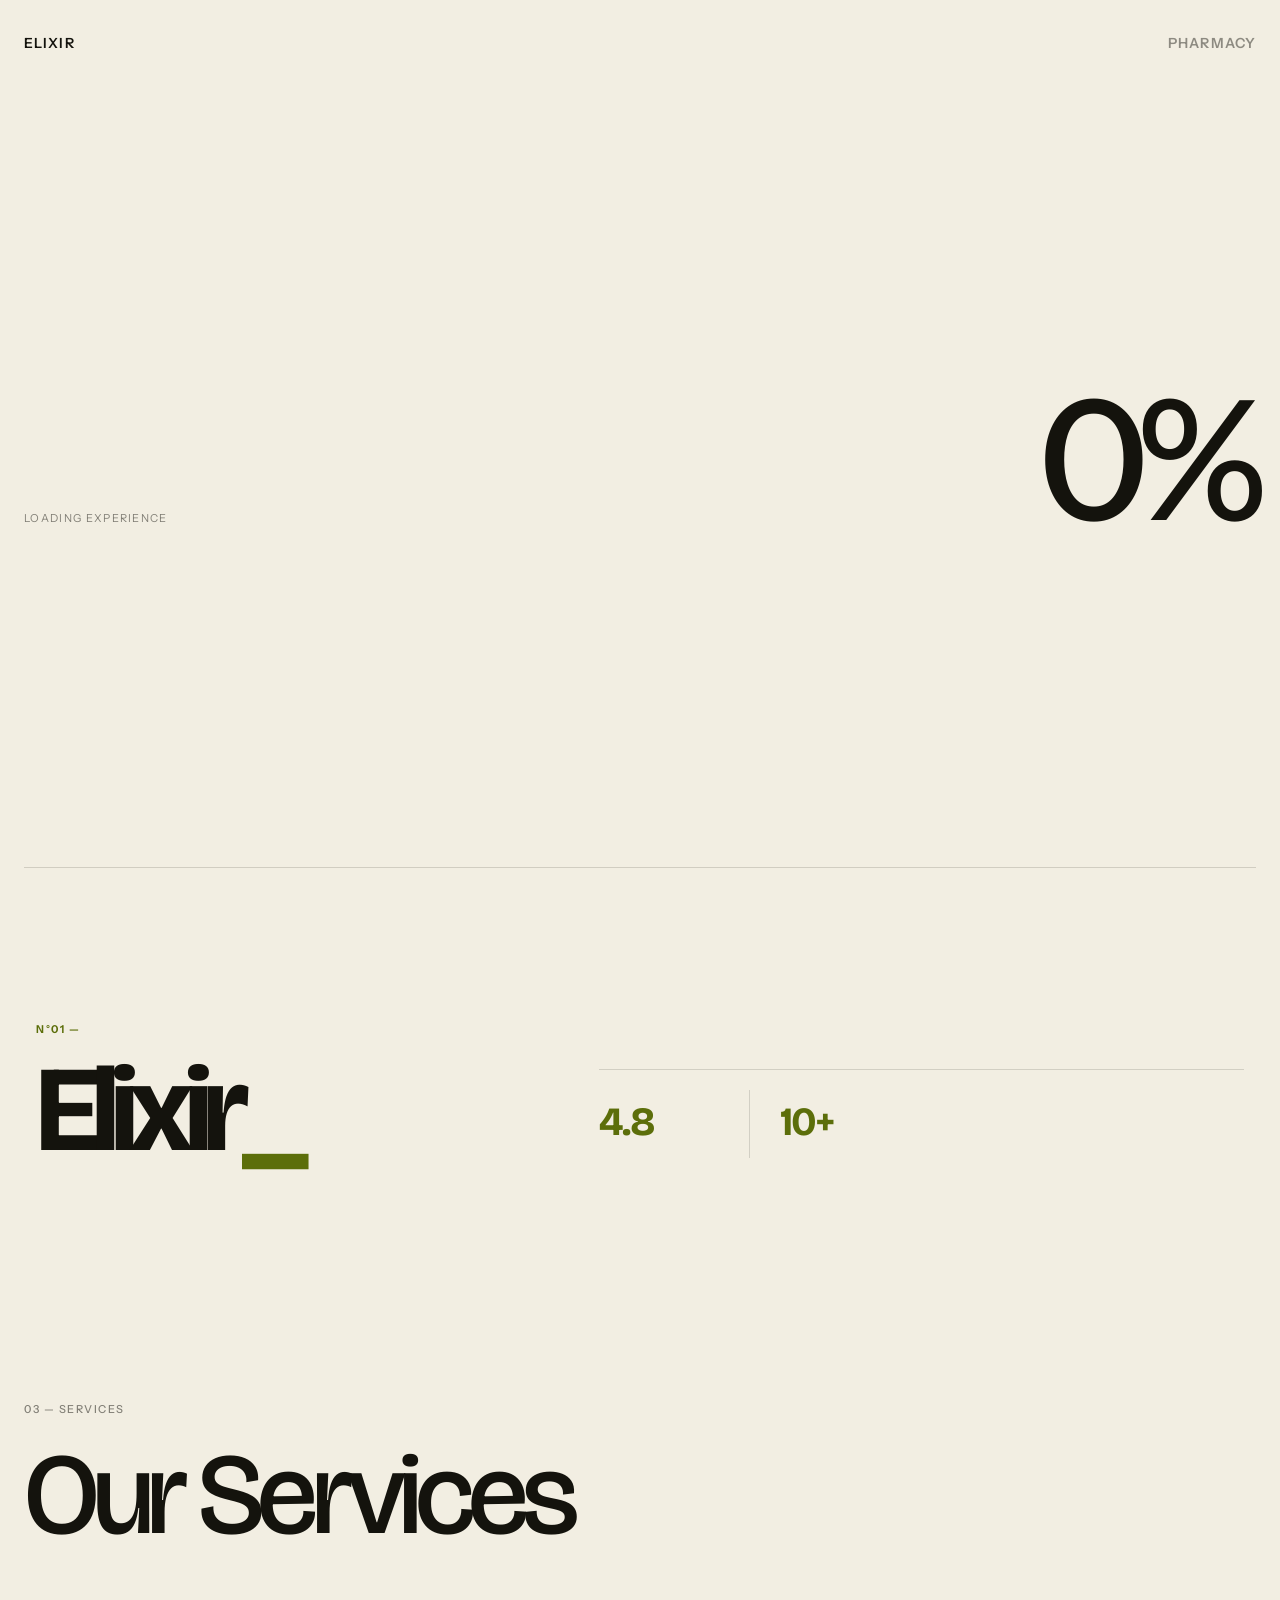
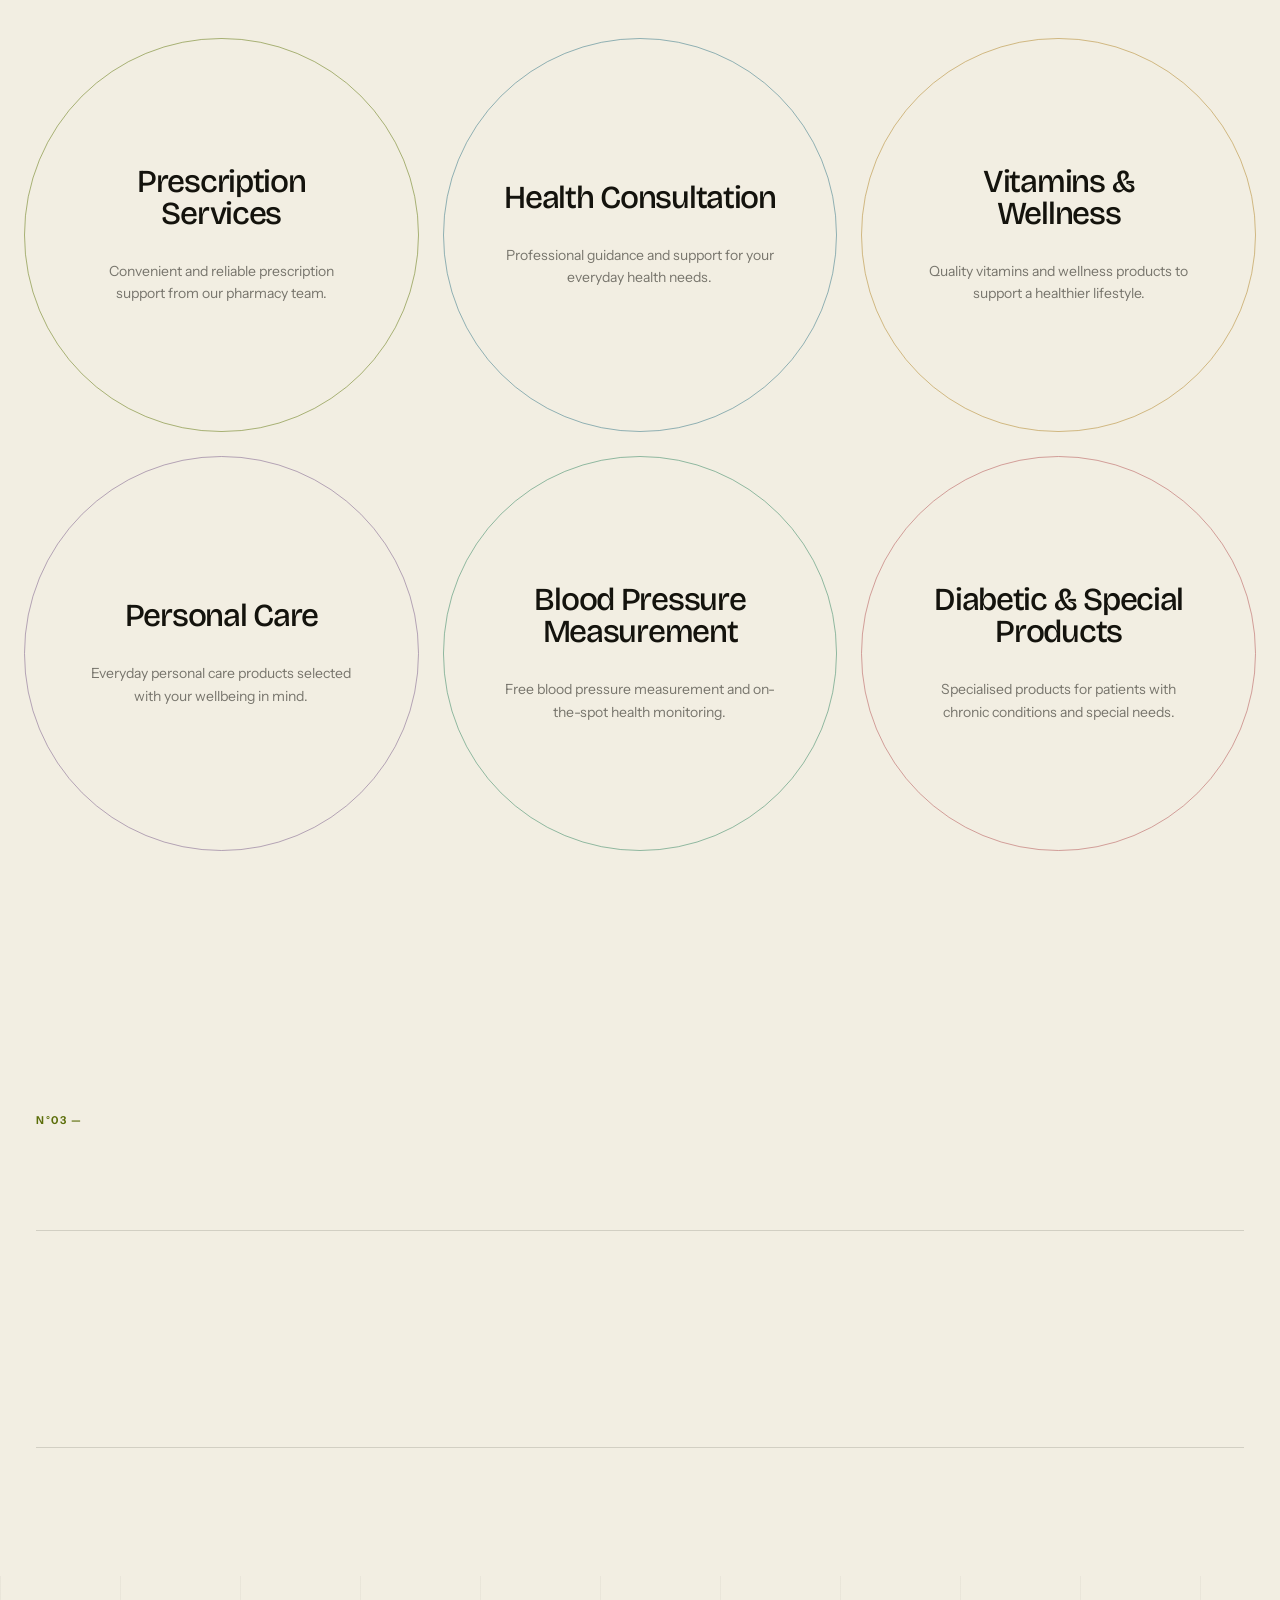
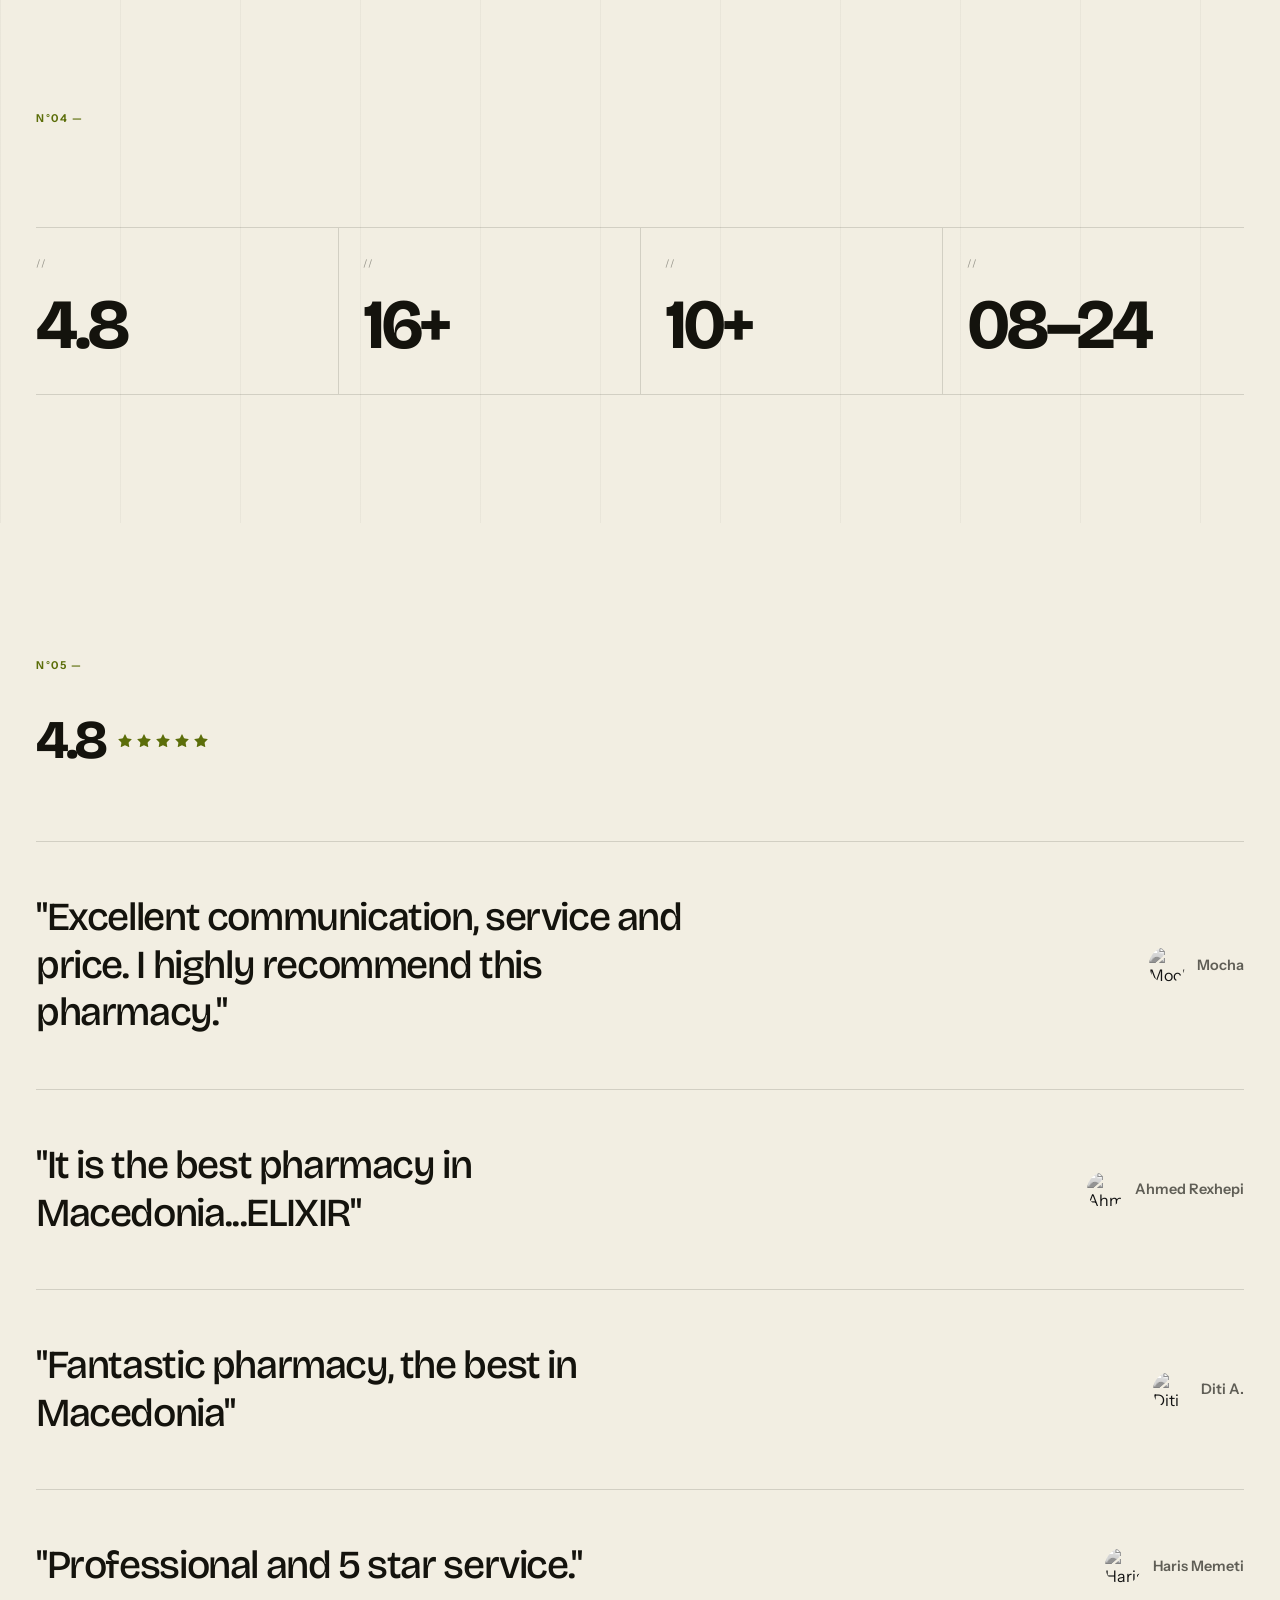
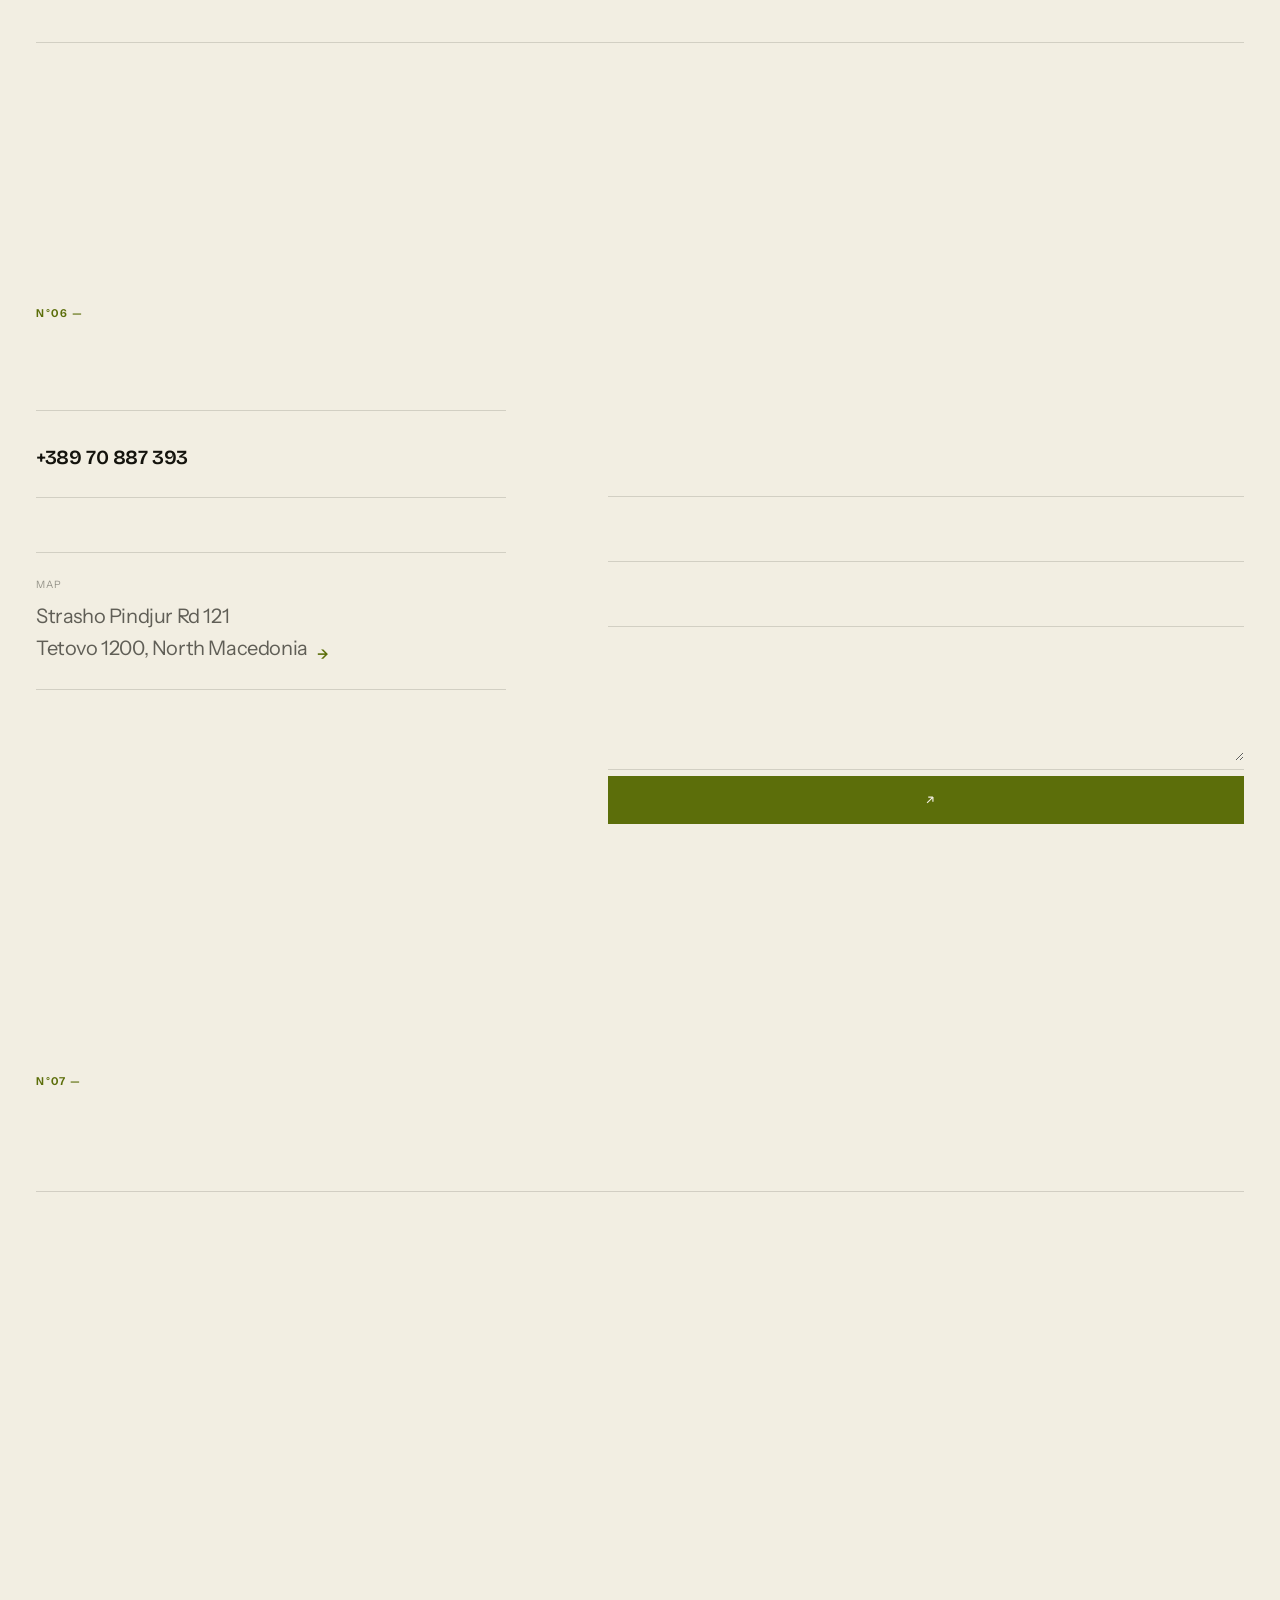
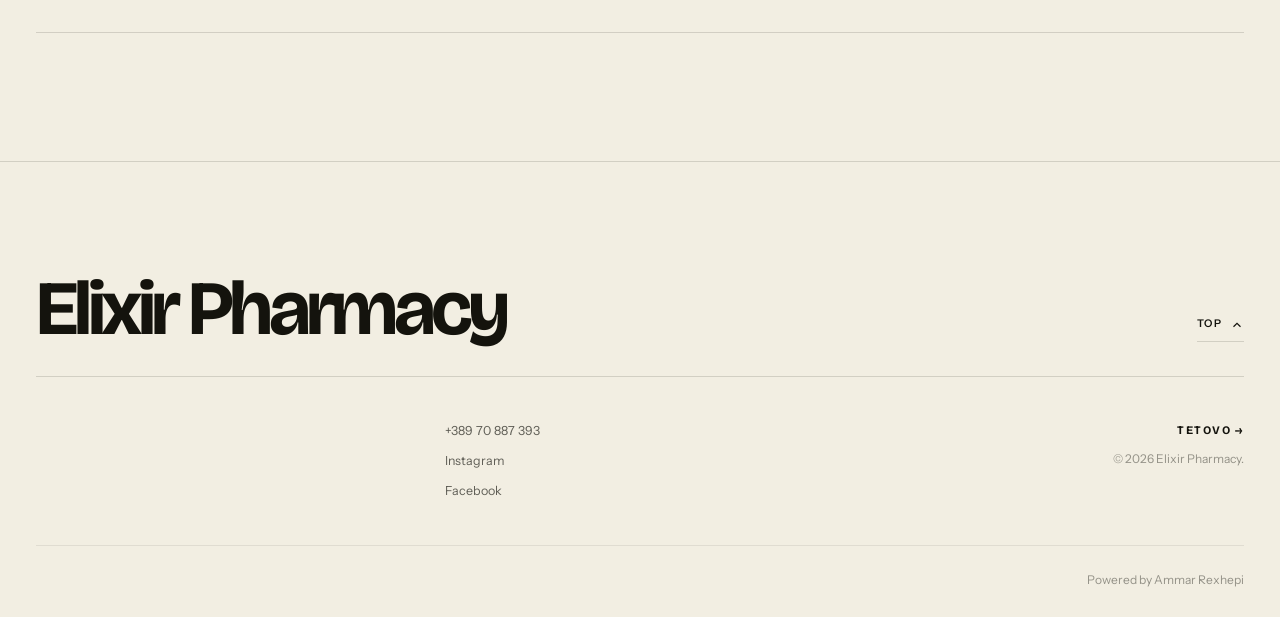
==== commit 045b3f20: "Changed our services and gellery sections to match the website esthetics" ====
--- a/index.html
+++ b/index.html
@@ -88,6 +88,23 @@
   <script src="https://unpkg.com/lenis@1.3.26/dist/lenis.min.js"></script>   
 </head>
 <body>
+  <div id="site-loader" aria-hidden="true">
+    <div class="loader-inner">
+        <div class="loader-brand">
+            <span>ELIXIR</span>
+            <span>PHARMACY</span>
+        </div>
+
+        <div class="loader-bottom">
+            <span class="loader-label">LOADING EXPERIENCE</span>
+            <span id="loader-percent">0%</span>
+        </div>
+
+        <div class="loader-line">
+            <span id="loader-progress"></span>
+        </div>
+    </div>
+</div>
 <a class="skip-link" href="#main-content">Skip to content</a>
 
 <!-- NAVBAR -->
@@ -197,7 +214,7 @@
 
     <h1 class="hero-title">
       <span class="hero-title-line">Elixir</span>
-      <span class="hero-title-line hero-title-accent">Pharmacy<span class="hero-dot">.</span></span>
+      <span class="hero-title-line hero-title-accent">Pharmacy</span>
     </h1>
 
     <div class="hero-bottom-row">
@@ -251,88 +268,162 @@
 </section>
 
 <!-- SERVICES -->
-<section id="services">
-  <div class="container">
-    <div class="section-head animate-in">
-      <span class="eyebrow" data-marquee>N&#176;02 — <span data-i18n="services_title"></span></span>
-      <h2 class="section-title" data-i18n="services_title"></h2>
-    </div>
-  </div>
-
-  <div class="services-list">
-    <div class="service-block animate-in">
-      <div class="container service-block-inner">
-        <span class="service-index">01</span>
-        <div class="service-visual">
-          <svg width="46" height="46" viewBox="0 0 24 24" fill="none" stroke="currentColor" stroke-width="1.5"><path d="m2 7 4.41-4.41A2 2 0 0 1 7.83 2h8.34a2 2 0 0 1 1.42.59L22 7"/><path d="M4 12v8a2 2 0 0 0 2 2h12a2 2 0 0 0 2-2v-8"/><path d="M15 22v-4a2 2 0 0 0-2-2h-2a2 2 0 0 0-2 2v4"/><path d="M2 7h20"/></svg>
-        </div>
-        <div class="service-text">
-          <h3 data-i18n="svc1_title"></h3>
-          <p data-i18n="svc1_desc"></p>
-        </div>
-      </div>
-    </div>
-    <div class="service-block service-block-alt animate-in" style="transition-delay:60ms">
-      <div class="container service-block-inner">
-        <span class="service-index">02</span>
-        <div class="service-visual">
-          <svg width="46" height="46" viewBox="0 0 24 24" fill="none" stroke="currentColor" stroke-width="1.5"><path d="M19 14c1.49-1.46 3-3.21 3-5.5A5.5 5.5 0 0 0 16.5 3c-1.76 0-3 .5-4.5 2-1.5-1.5-2.74-2-4.5-2A5.5 5.5 0 0 0 2 8.5c0 2.3 1.5 4.05 3 5.5l7 7Z"/></svg>
-        </div>
-        <div class="service-text">
-          <h3 data-i18n="svc2_title"></h3>
-          <p data-i18n="svc2_desc"></p>
-        </div>
-      </div>
-    </div>
-    <div class="service-block animate-in" style="transition-delay:120ms">
-      <div class="container service-block-inner">
-        <span class="service-index">03</span>
-        <div class="service-visual">
-          <svg width="46" height="46" viewBox="0 0 24 24" fill="none" stroke="currentColor" stroke-width="1.5"><path d="M3 9h18v10a2 2 0 0 1-2 2H5a2 2 0 0 1-2-2V9Z"/><path d="m3 9 2.45-4.9A2 2 0 0 1 7.24 3h9.52a2 2 0 0 1 1.8 1.1L21 9"/><path d="M12 3v6"/></svg>
-        </div>
-        <div class="service-text">
-          <h3 data-i18n="svc3_title"></h3>
-          <p data-i18n="svc3_desc"></p>
-        </div>
-      </div>
-    </div>
-    <div class="service-block service-block-alt animate-in" style="transition-delay:180ms">
-      <div class="container service-block-inner">
-        <span class="service-index">04</span>
-        <div class="service-visual">
-          <svg width="46" height="46" viewBox="0 0 24 24" fill="none" stroke="currentColor" stroke-width="1.5"><path d="M2 13a6 6 0 1 0 12 0 4 4 0 1 0-8 0 2 2 0 0 0 4 0"/><circle cx="22" cy="15" r="2"/><path d="M22 13v-2c0-5-7-7-11-2.9"/></svg>
-        </div>
-        <div class="service-text">
-          <h3 data-i18n="svc4_title"></h3>
-          <p data-i18n="svc4_desc"></p>
-        </div>
-      </div>
-    </div>
-    <div class="service-block animate-in" style="transition-delay:240ms">
-      <div class="container service-block-inner">
-        <span class="service-index">05</span>
-        <div class="service-visual">
-          <svg width="46" height="46" viewBox="0 0 24 24" fill="none" stroke="currentColor" stroke-width="1.5"><path d="M20.84 4.61a5.5 5.5 0 0 0-7.78 0L12 5.67l-1.06-1.06a5.5 5.5 0 0 0-7.78 7.78l1.06 1.06L12 21.23l7.78-7.78 1.06-1.06a5.5 5.5 0 0 0 0-7.78z"/></svg>
-        </div>
-        <div class="service-text">
-          <h3 data-i18n="svc5_title"></h3>
-          <p data-i18n="svc5_desc"></p>
-        </div>
-      </div>
-    </div>
-    <div class="service-block service-block-alt animate-in" style="transition-delay:300ms">
-      <div class="container service-block-inner">
-        <span class="service-index">06</span>
-        <div class="service-visual">
-          <svg width="46" height="46" viewBox="0 0 24 24" fill="none" stroke="currentColor" stroke-width="1.5"><circle cx="12" cy="12" r="10"/><path d="M12 8v4l3 3"/></svg>
-        </div>
-        <div class="service-text">
-          <h3 data-i18n="svc6_title"></h3>
-          <p data-i18n="svc6_desc"></p>
-        </div>
-      </div>
-    </div>
-  </div>
+<section class="services" id="services">
+
+    <div class="services-title">
+        <span>03 — SERVICES</span>
+        <h2>Our Services</h2>
+    </div>
+
+    <div class="services-grid">
+
+    <!-- SERVICE 01 -->
+    <div class="service-card service-1">
+
+        <div class="service-glow"></div>
+
+        <div class="service-card-content">
+
+            <span class="service-number">01</span>
+
+            <h3>Prescription Services</h3>
+
+            <p>
+                Convenient and reliable prescription support
+                from our pharmacy team.
+            </p>
+
+            <div class="service-icon">
+                <!-- Your prescription SVG -->
+            </div>
+
+        </div>
+
+    </div>
+
+
+    <!-- SERVICE 02 -->
+    <div class="service-card service-2">
+
+        <div class="service-glow"></div>
+
+        <div class="service-card-content">
+
+            <span class="service-number">02</span>
+
+            <h3>Health Consultation</h3>
+
+            <p>
+                Professional guidance and support
+                for your everyday health needs.
+            </p>
+
+            <div class="service-icon">
+                <!-- Your consultation SVG -->
+            </div>
+
+        </div>
+
+    </div>
+
+
+    <!-- SERVICE 03 -->
+    <div class="service-card service-3">
+
+        <div class="service-glow"></div>
+
+        <div class="service-card-content">
+
+            <span class="service-number">03</span>
+
+            <h3>Vitamins &amp; Wellness</h3>
+
+            <p>
+                Quality vitamins and wellness products
+                to support a healthier lifestyle.
+            </p>
+
+            <div class="service-icon">
+                <!-- Your vitamins SVG -->
+            </div>
+
+        </div>
+
+    </div>
+
+
+    <!-- SERVICE 04 -->
+    <div class="service-card service-4">
+
+        <div class="service-glow"></div>
+
+        <div class="service-card-content">
+
+            <span class="service-number">04</span>
+
+            <h3>Personal Care</h3>
+
+            <p>
+                Everyday personal care products
+                selected with your wellbeing in mind.
+            </p>
+
+            <div class="service-icon">
+                <!-- Your personal care SVG -->
+            </div>
+
+        </div>
+
+    </div>
+
+
+    <!-- SERVICE 05 -->
+    <div class="service-card service-5">
+
+        <div class="service-glow"></div>
+
+        <div class="service-card-content">
+
+            <span class="service-number">05</span>
+
+            <h3>Blood Pressure Measurement</h3>
+
+            <p>
+                Free blood pressure measurement and
+                on-the-spot health monitoring.
+            </p>
+
+           
+
+        </div>
+
+    </div>
+
+
+    <!-- SERVICE 06 -->
+    <div class="service-card service-6">
+
+        <div class="service-glow"></div>
+
+        <div class="service-card-content">
+
+            <span class="service-number">06</span>
+
+            <h3>Diabetic &amp; Special Products</h3>
+
+            <p>
+                Specialised products for patients with
+                chronic conditions and special needs.
+            </p>
+
+            
+
+        </div>
+
+    </div>
+
+</div>
+
 </section>
 
 <!-- GALLERY -->
@@ -966,15 +1057,15 @@
   }
 });
 
-const ADMIN_PASSWORD = 'elixir2024';
-const ADMIN_SESSION_KEY = 'elixir-admin';
-
-function isAdminLoggedIn() {
-  return sessionStorage.getItem(ADMIN_SESSION_KEY) === 'true';
-}
-
-function applyAdminState() {
-  const loggedIn = isAdminLoggedIn();
+const ADMIN_EMAIL = 'rexhepiammar4@gmail.com';
+
+async function isAdminLoggedIn() {
+  const { data: { session } } = await _supabase.auth.getSession();
+  return !!session;
+}
+
+async function applyAdminState() {
+  const loggedIn = await isAdminLoggedIn();
   document.getElementById('gallery-admin-bar').style.display = loggedIn ? 'block' : 'none';
   document.getElementById('gallery-login-bar').style.display = loggedIn ? 'none' : 'block';
   document.getElementById('gallery-admin-grid').style.display = loggedIn ? 'grid' : 'none';
@@ -999,12 +1090,15 @@
   if (e.target === document.getElementById('admin-modal')) closeAdminModal();
 }
 
-function submitAdminLogin() {
-  const val = document.getElementById('admin-password-input').value;
-  if (val === ADMIN_PASSWORD) {
-    sessionStorage.setItem(ADMIN_SESSION_KEY, 'true');
+async function submitAdminLogin() {
+  const pass = document.getElementById('admin-password-input').value;
+  const { error } = await _supabase.auth.signInWithPassword({
+    email: ADMIN_EMAIL,
+    password: pass
+  });
+  if (!error) {
     closeAdminModal();
-    applyAdminState();
+    await applyAdminState();
   } else {
     document.getElementById('admin-error').classList.add('visible');
     document.getElementById('admin-password-input').value = '';
@@ -1012,9 +1106,9 @@
   }
 }
 
-function adminLogout() {
-  sessionStorage.removeItem(ADMIN_SESSION_KEY);
-  applyAdminState();
+async function adminLogout() {
+  await _supabase.auth.signOut();
+  await applyAdminState();
 }
 
 // ── SUPABASE SETUP ────────────────────────────────────────
@@ -1150,15 +1244,15 @@
 let slideIndex  = 0;
 let slideTimer  = null;
 
-function renderGalleryItems(photos) {
+ function renderGalleryItems(photos) {
   slidePhotos = photos || [];
   slideIndex  = 0;
 
-  const empty      = document.getElementById('gallery-empty');
-  const slideshow  = document.getElementById('gallery-slideshow');
-  const track      = document.getElementById('gallery-track');
-  const dotsEl     = document.getElementById('gallery-dots');
-  const counterEl  = document.getElementById('gallery-counter');
+  const empty     = document.getElementById('gallery-empty');
+  const slideshow = document.getElementById('gallery-slideshow');
+  const track     = document.getElementById('gallery-track');
+  const dotsEl    = document.getElementById('gallery-dots');
+  const counterEl = document.getElementById('gallery-counter');
 
   track.innerHTML  = '';
   dotsEl.innerHTML = '';
@@ -1173,20 +1267,69 @@
     return;
   }
 
-  empty.style.display    = 'none';
+  empty.style.display     = 'none';
   slideshow.style.display = isAdminLoggedIn() ? 'none' : '';
-  dotsEl.style.display   = isAdminLoggedIn() ? 'none' : 'flex';
-
-  // build slides
+  dotsEl.style.display    = isAdminLoggedIn() ? 'none' : 'flex';
+
+  const lang = localStorage.getItem('elixir-lang') || 'sq';
+  const dict = (typeof T !== 'undefined' && T[lang]) || {};
+  const fallbackCaption = dict.gallery_title || '';
+
   slidePhotos.forEach((photo, i) => {
     const slide = document.createElement('div');
     slide.className = 'gallery-slide' + (i === 0 ? ' active' : '');
     slide.dataset.id = photo.id;
 
+    // ── text column ──
+    const textCol = document.createElement('div');
+    textCol.className = 'gallery-slide-text';
+
+    const num = document.createElement('span');
+    num.className = 'gallery-slide-num';
+    num.textContent = String(i + 1).padStart(2, '0');
+
+    const eyebrow = document.createElement('span');
+    eyebrow.className = 'gallery-slide-eyebrow';
+    eyebrow.textContent = dict.gallery_title || 'Gallery';
+
+    // keep .gallery-caption + data attributes so the language
+    // switcher keeps updating captions exactly as before
+    const caption = document.createElement('p');
+    caption.className = 'gallery-slide-caption gallery-caption';
+    caption.dataset.captionSq = photo.caption_sq || '';
+    caption.dataset.captionMk = photo.caption_mk || '';
+    caption.dataset.captionEn = photo.caption_en || '';
+    caption.dataset.captionTr = photo.caption_tr || '';
+    caption.textContent = photo['caption_' + lang] || fallbackCaption;
+
+    const divider = document.createElement('div');
+    divider.className = 'gallery-slide-divider';
+
+    const meta = document.createElement('div');
+    meta.className = 'gallery-slide-meta';
+    meta.innerHTML = `
+      <div class="gallery-slide-info">
+        <p class="gallery-slide-name">${photo.alt || 'Elixir'}</p>
+        <p class="gallery-slide-role">${i + 1} / ${slidePhotos.length}</p>
+      </div>`;
+
+    textCol.appendChild(num);
+    textCol.appendChild(eyebrow);
+    textCol.appendChild(caption);
+    textCol.appendChild(divider);
+    textCol.appendChild(meta);
+
+    // ── image column ──
+    const media = document.createElement('div');
+    media.className = 'gallery-slide-media';
+
     const img = document.createElement('img');
     img.src     = photo.url;
     img.alt     = photo.alt || 'Elixir Pharmacy';
     img.loading = i === 0 ? 'eager' : 'lazy';
+
+    const overlay = document.createElement('div');
+    overlay.className = 'gallery-slide-overlay';
 
     const removeBtn = document.createElement('button');
     removeBtn.className = 'gallery-remove';
@@ -1195,21 +1338,15 @@
     removeBtn.style.display = isAdminLoggedIn() ? 'flex' : 'none';
     removeBtn.onclick = (e) => { e.stopPropagation(); removeGalleryPhoto(photo.id, photo.storage_path); };
 
-    const caption = document.createElement('div');
-    caption.className = 'gallery-caption';
-    caption.dataset.captionSq = photo.caption_sq || '';
-    caption.dataset.captionMk = photo.caption_mk || '';
-    caption.dataset.captionEn = photo.caption_en || '';
-    caption.dataset.captionTr = photo.caption_tr || '';
-    const lang = localStorage.getItem('elixir-lang') || 'sq';
-      caption.textContent = photo['caption_' + lang] || '';
-
-    slide.appendChild(img);
-    slide.appendChild(caption);
-    slide.appendChild(removeBtn);
+    media.appendChild(img);
+    media.appendChild(overlay);
+    media.appendChild(removeBtn);
+
+    slide.appendChild(textCol);
+    slide.appendChild(media);
     track.appendChild(slide);
 
-    // dot
+    // indicator
     const dot = document.createElement('button');
     dot.className = 'gallery-dot' + (i === 0 ? ' active' : '');
     dot.setAttribute('aria-label', `Photo ${i + 1}`);
@@ -1220,14 +1357,11 @@
   updateCounter();
   updateArrows();
 
-  // attach swipe on the freshly built track
   attachSwipe(track);
 
-  // auto-advance every 5s
   slideTimer = setInterval(() => slideGallery(1), 5000);
   if (isAdminLoggedIn()) renderAdminGrid();
 }
-
 function goToSlide(next, direction) {
   if (slidePhotos.length === 0) return;
   const slides = document.querySelectorAll('.gallery-slide');
@@ -1401,10 +1535,10 @@
 applyAdminState();
 
 // ── ADMIN URL TRIGGER ─────────────────────────────────────
-function checkAdminHash() {
+async function checkAdminHash() {
   if (window.location.hash === '#admin') {
     history.replaceState(null, '', window.location.pathname + window.location.search);
-    if (isAdminLoggedIn()) {
+    if (await isAdminLoggedIn()) {
       applyAdminState();
     } else {
       openAdminModal();
--- a/style.css
+++ b/style.css
@@ -285,28 +285,116 @@
 .gallery-logout-btn { display: inline-flex; align-items: center; gap: 6px; height: 46px; padding: 0 18px; margin-bottom: 20px; border: 1px solid var(--border); border-radius: 999px; color: var(--text-dim); font-size: 0.75rem; }
 .gallery-logout-btn:hover { border-color: var(--error); color: var(--error); }
 
-.gallery-slideshow { position: relative; aspect-ratio: 21/9; overflow: hidden; background: var(--surface); }
-@media (max-width: 640px) { .gallery-slideshow { aspect-ratio: 4/5; } }
-.gallery-slide-track { position: relative; width: 100%; height: 100%; }
-.gallery-slide { position: absolute; inset: 0; opacity: 0; pointer-events: none; transition: opacity 0.5s ease, transform 0.5s ease; }
-.gallery-slide.active { opacity: 1; pointer-events: auto; }
-.gallery-slide img { width: 100%; height: 100%; object-fit: contain; filter: grayscale(65%); transition: filter 0.5s ease; }
-.gallery-slide.active img:hover { filter: grayscale(0%); }
+/* ── GALLERY — editorial "what people say" style slider ── */
+.gallery-slideshow { position: relative; overflow: hidden; }
+.gallery-slide-track { position: relative; width: 100%; }
+
+.gallery-slide {
+  position: absolute; inset: 0;
+  display: grid; grid-template-columns: 1.05fr 0.95fr;
+  min-height: 560px;
+  background: var(--bg);
+  opacity: 0; pointer-events: none;
+  transition: opacity 0.55s ease, transform 0.55s ease;
+}
+.gallery-slide.active { position: relative; opacity: 1; pointer-events: auto; }
 .gallery-slide.exit-left { transform: translateX(-100%); opacity: 0; }
 .gallery-slide.exit-right { transform: translateX(100%); opacity: 0; }
-.gallery-caption { position: absolute; left: 0; right: 0; bottom: 0; padding: 18px 24px; background: linear-gradient(to top, rgba(6,6,4,0.75), transparent); color: #fff; font-size: 0.9rem; }
-.gallery-remove { position: absolute; top: 16px; right: 16px; width: 34px; height: 34px; display: none; align-items: center; justify-content: center; background: rgba(6,6,4,0.65); color: #fff; border-radius: 50%; border: 1px solid rgba(255,255,255,0.25); }
+
+/* text column */
+.gallery-slide-text {
+  position: relative;
+  display: flex; flex-direction: column; justify-content: center;
+  gap: 26px;
+  padding: clamp(32px, 5vw, 72px);
+}
+.gallery-slide-num {
+  position: absolute; top: 20px; right: 28px;
+  font-size: clamp(4rem, 8vw, 7.5rem); font-weight: 700; line-height: 1;
+  color: transparent; -webkit-text-stroke: 1px var(--border);
+  pointer-events: none;
+}
+.gallery-slide-eyebrow {
+  font-size: 0.75rem; letter-spacing: 0.18em; text-transform: uppercase;
+  color: var(--accent);
+}
+.gallery-slide-caption {
+  margin: 0;
+  font-size: clamp(1.5rem, 2.8vw, 2.5rem);
+  font-weight: 500; line-height: 1.25; letter-spacing: -0.01em;
+  color: var(--text);
+}
+.gallery-slide-divider { width: 100%; height: 1px; background: var(--border); }
+.gallery-slide-meta { display: flex; align-items: center; justify-content: space-between; }
+.gallery-slide-info p { margin: 0; }
+.gallery-slide-name { font-size: 0.95rem; font-weight: 600; color: var(--text); }
+.gallery-slide-role {
+  margin-top: 4px;
+  font-size: 0.75rem; letter-spacing: 0.14em; text-transform: uppercase;
+  color: var(--text-dim);
+}
+
+/* image column */
+.gallery-slide-media { position: relative; overflow: hidden; min-height: 420px; }
+.gallery-slide-media img {
+  width: 100%; height: 100%; object-fit: cover; display: block;
+  filter: grayscale(65%);
+  transition: filter 0.5s ease;
+}
+.gallery-slide.active .gallery-slide-media img:hover { filter: grayscale(0%); }
+.gallery-slide-overlay {
+  position: absolute; inset: 0; pointer-events: none;
+  background: linear-gradient(90deg, var(--bg) 0%, transparent 22%),
+              linear-gradient(0deg, rgba(0,0,0,0.3) 0%, transparent 40%);
+}
+.gallery-remove {
+  position: absolute; top: 16px; right: 16px;
+  width: 34px; height: 34px; display: none;
+  align-items: center; justify-content: center;
+  background: rgba(6,6,4,0.65); color: #fff;
+  border-radius: 50%; border: 1px solid rgba(255,255,255,0.25);
+  z-index: 5;
+}
 .gallery-remove:hover { background: var(--error); }
 
-.gallery-arrow { position: absolute; top: 50%; transform: translateY(-50%); width: 46px; height: 46px; border-radius: 50%; display: flex; align-items: center; justify-content: center; background: var(--overlay-bg); color: #fff; border: 1px solid rgba(255,255,255,0.2); z-index: 4; }
-.gallery-arrow:hover { background: var(--accent); color: var(--on-accent); }
+/* arrows */
+.gallery-arrow {
+  position: absolute; top: 50%; transform: translateY(-50%);
+  width: 52px; height: 52px; border-radius: 50%;
+  display: flex; align-items: center; justify-content: center;
+  background: color-mix(in srgb, var(--surface) 65%, transparent);
+  backdrop-filter: blur(8px); -webkit-backdrop-filter: blur(8px);
+  color: var(--text); border: 1px solid var(--border);
+  z-index: 4;
+  transition: background 0.2s ease, color 0.2s ease, border-color 0.2s ease;
+}
+.gallery-arrow:hover { background: var(--accent); color: var(--on-accent); border-color: var(--accent); }
 .gallery-arrow-left { left: 18px; }
 .gallery-arrow-right { right: 18px; }
 
-.gallery-dots { display: flex; justify-content: center; gap: 8px; padding: 20px 0 4px; }
-.gallery-dot { width: 6px; height: 6px; border-radius: 50%; background: var(--border); transition: background 0.2s ease, transform 0.2s ease; }
-.gallery-dot.active { background: var(--accent); transform: scale(1.5); }
-.gallery-counter { text-align: center; font-size: 0.75rem; color: var(--text-muted); padding-bottom: 20px; }
+/* line indicators + counter */
+.gallery-dots { display: flex; justify-content: center; gap: 6px; padding: 22px 0 4px; }
+.gallery-dot {
+  width: 22px; height: 2px; border-radius: 2px;
+  background: var(--border);
+  transition: background 0.25s ease, width 0.25s ease;
+}
+.gallery-dot.active { background: var(--accent); transform: none; width: 34px; }
+.gallery-counter {
+  text-align: center;
+  font-size: 0.7rem; letter-spacing: 0.2em;
+  color: var(--text-muted);
+  padding-bottom: 20px;
+}
+
+@media (max-width: 900px) {
+  .gallery-slide { grid-template-columns: 1fr; min-height: 0; }
+  .gallery-slide-media { order: -1; min-height: 0; aspect-ratio: 4/3; }
+  .gallery-slide-overlay {
+    background: linear-gradient(0deg, var(--bg) 0%, transparent 30%);
+  }
+  .gallery-slide-num { top: 12px; right: 16px; }
+}
 
 #gallery-admin-grid { display: grid; grid-template-columns: repeat(auto-fill, minmax(150px, 1fr)); gap: 3px; padding: 3px; }
 .admin-grid-item { position: relative; aspect-ratio: 1/1; overflow: hidden; cursor: grab; }
@@ -919,3 +1007,811 @@
 .lenis.lenis-stopped {
   overflow: hidden;
 }   
+/* =========================================================
+   PAGE LOADER
+   ========================================================= */
+
+#site-loader {
+    position: fixed;
+    inset: 0;
+    z-index: 99999;
+    background: var(--bg, #f4f3ed);
+    color: var(--text, #111);
+    display: flex;
+    align-items: center;
+    justify-content: center;
+    pointer-events: all;
+    transition:
+        clip-path 1s cubic-bezier(.77, 0, .18, 1),
+        opacity .4s ease;
+    clip-path: inset(0 0 0 0);
+}
+
+#site-loader.is-loaded {
+    clip-path: inset(0 0 100% 0);
+    pointer-events: none;
+}
+
+.loader-inner {
+    width: min(100% - 48px, 1400px);
+    height: 100%;
+    padding: 32px 0;
+    display: flex;
+    flex-direction: column;
+    justify-content: space-between;
+}
+
+.loader-brand {
+    display: flex;
+    justify-content: space-between;
+    align-items: flex-start;
+    font-size: 14px;
+    font-weight: 600;
+    letter-spacing: .08em;
+}
+
+.loader-brand span:last-child {
+    opacity: .45;
+}
+
+.loader-bottom {
+    display: flex;
+    align-items: flex-end;
+    justify-content: space-between;
+    gap: 30px;
+}
+
+.loader-label {
+    font-size: 11px;
+    letter-spacing: .12em;
+    text-transform: uppercase;
+    opacity: .5;
+}
+
+#loader-percent {
+    font-size: clamp(72px, 13vw, 190px);
+    line-height: .8;
+    letter-spacing: -.07em;
+    font-weight: 500;
+}
+
+.loader-line {
+    width: 100%;
+    height: 1px;
+    background: currentColor;
+    opacity: .15;
+    position: relative;
+    overflow: hidden;
+}
+
+#loader-progress {
+    position: absolute;
+    inset: 0 auto 0 0;
+    width: 0%;
+    background: currentColor;
+    opacity: 1;
+    transition: width .08s linear;
+}
+
+@media (max-width: 600px) {
+    .loader-inner {
+        width: calc(100% - 32px);
+        padding: 24px 0;
+    }
+
+    .loader-brand {
+        font-size: 12px;
+    }
+
+    #loader-percent {
+        font-size: 76px;
+    }
+
+    .loader-label {
+        font-size: 9px;
+    }
+}
+
+@media (prefers-reduced-motion: reduce) {
+    #site-loader {
+        transition: opacity .2s ease;
+    }
+}
+/* =========================================================
+   SERVICES — DAVIES-INSPIRED CIRCULAR DESIGN
+   ========================================================= */
+
+/* ---------------------------------------------------------
+   SERVICE COLORS
+   --------------------------------------------------------- */
+
+:root {
+    --service-1-color: #6B7F1A;
+    --service-2-color: #3E7C8A;
+    --service-3-color: #B58A32;
+    --service-4-color: #80658F;
+    --service-5-color: #3E8A68;
+    --service-6-color: #B65C5C;
+}
+
+/* Dark-theme service colors
+   Change [data-theme="dark"] to whatever selector
+   your existing dark-mode system uses if necessary.
+*/
+
+[data-theme="dark"] {
+    --service-1-color: #B7D65A;
+    --service-2-color: #65B8C5;
+    --service-3-color: #D7B65A;
+    --service-4-color: #B795C9;
+    --service-5-color: #65C39A;
+    --service-6-color: #D98585;
+}
+
+
+/* ---------------------------------------------------------
+   MAIN SERVICES SECTION
+   --------------------------------------------------------- */
+
+.services {
+    position: relative;
+    padding: 140px 0;
+    overflow: hidden;
+}
+
+
+/* ---------------------------------------------------------
+   SERVICES HEADER
+   --------------------------------------------------------- */
+
+.services-title {
+    width: min(1300px, calc(100% - 48px));
+    margin: 0 auto 90px;
+}
+
+.services-title > span {
+    display: block;
+    margin-bottom: 25px;
+
+    font-size: 11px;
+    font-weight: 500;
+    text-transform: uppercase;
+    letter-spacing: 0.14em;
+
+    opacity: 0.5;
+}
+
+.services-title h2 {
+    margin: 0;
+
+    font-size: clamp(60px, 9vw, 140px);
+    line-height: 0.9;
+    letter-spacing: -0.06em;
+    font-weight: 500;
+}
+
+
+/* ---------------------------------------------------------
+   SERVICES GRID
+   --------------------------------------------------------- */
+
+.services-grid {
+    width: min(1300px, calc(100% - 48px));
+    margin: 0 auto;
+
+    display: grid;
+    grid-template-columns: repeat(3, 1fr);
+    gap: 24px;
+}
+
+
+/* ---------------------------------------------------------
+   INDIVIDUAL SERVICE
+   --------------------------------------------------------- */
+
+.service-card {
+    --mouse-x: 50%;
+    --mouse-y: 50%;
+
+    /* Default fallback */
+    --service-color: var(--accent);
+
+    position: relative;
+
+    aspect-ratio: 1 / 1;
+
+    border: 1px solid
+        color-mix(
+            in srgb,
+            var(--service-color) 55%,
+            transparent
+        );
+
+    border-radius: 50%;
+
+    overflow: hidden;
+    isolation: isolate;
+
+    background: transparent;
+
+    transition:
+        border-color 0.5s ease,
+        box-shadow 0.5s ease,
+        transform 0.6s cubic-bezier(.22, 1, .36, 1);
+}
+
+
+/* ---------------------------------------------------------
+   SERVICE COLORS
+   --------------------------------------------------------- */
+
+.service-1 {
+    --service-color: var(--service-1-color);
+}
+
+.service-2 {
+    --service-color: var(--service-2-color);
+}
+
+.service-3 {
+    --service-color: var(--service-3-color);
+}
+
+.service-4 {
+    --service-color: var(--service-4-color);
+}
+
+.service-5 {
+    --service-color: var(--service-5-color);
+}
+
+.service-6 {
+    --service-color: var(--service-6-color);
+}
+
+
+/* ---------------------------------------------------------
+   CURSOR GLOW
+   --------------------------------------------------------- */
+
+.service-glow {
+    position: absolute;
+
+    width: 450px;
+    height: 450px;
+
+    left: var(--mouse-x);
+    top: var(--mouse-y);
+
+    transform: translate(-50%, -50%);
+
+    border-radius: 50%;
+
+    background: radial-gradient(
+        circle,
+        color-mix(
+            in srgb,
+            var(--service-color) 28%,
+            transparent
+        ) 0%,
+
+        color-mix(
+            in srgb,
+            var(--service-color) 14%,
+            transparent
+        ) 25%,
+
+        color-mix(
+            in srgb,
+            var(--service-color) 5%,
+            transparent
+        ) 50%,
+
+        transparent 72%
+    );
+
+    opacity: 0;
+
+    pointer-events: none;
+
+    z-index: 0;
+
+    transition: opacity 0.5s ease;
+}
+
+
+/* ---------------------------------------------------------
+   CURSOR FOLLOWING BORDER LIGHT
+   --------------------------------------------------------- */
+
+.service-card::before {
+    content: "";
+
+    position: absolute;
+    inset: 0;
+
+    border-radius: 50%;
+
+    background: radial-gradient(
+        300px circle at var(--mouse-x) var(--mouse-y),
+
+        color-mix(
+            in srgb,
+            var(--service-color) 75%,
+            transparent
+        ),
+
+        transparent 65%
+    );
+
+    opacity: 0;
+
+    pointer-events: none;
+
+    z-index: 3;
+
+    transition: opacity 0.4s ease;
+}
+
+
+/* ---------------------------------------------------------
+   SERVICE CONTENT
+   --------------------------------------------------------- */
+
+.service-card-content {
+    position: relative;
+
+    z-index: 2;
+
+    width: 100%;
+    height: 100%;
+
+    display: flex;
+
+    flex-direction: column;
+
+    align-items: center;
+    justify-content: center;
+
+    text-align: center;
+
+    padding: 50px;
+}
+
+
+/* ---------------------------------------------------------
+   SERVICE NUMBER
+   --------------------------------------------------------- */
+
+.service-number {
+    position: absolute;
+
+    top: 35px;
+    left: 40px;
+
+    font-size: 11px;
+    font-weight: 500;
+
+    letter-spacing: 0.1em;
+
+    opacity: 0.4;
+
+    transition:
+        opacity 0.4s ease,
+        color 0.4s ease;
+}
+
+
+/* ---------------------------------------------------------
+   SERVICE TITLE
+   --------------------------------------------------------- */
+
+.service-card h3 {
+    margin: 0 0 30px;
+
+    max-width: 280px;
+
+    font-size: clamp(
+        25px,
+        2.5vw,
+        38px
+    );
+
+    line-height: 1;
+
+    letter-spacing: -0.04em;
+
+    font-weight: 500;
+
+    transition:
+        transform 0.5s cubic-bezier(.22, 1, .36, 1),
+        color 0.4s ease;
+}
+
+
+/* ---------------------------------------------------------
+   SERVICE DESCRIPTION
+   --------------------------------------------------------- */
+
+.service-card p {
+    max-width: 270px;
+
+    margin: 0;
+
+    font-size: 14px;
+
+    line-height: 1.6;
+
+    opacity: 0.55;
+
+    transition:
+        opacity 0.5s ease;
+}
+
+
+/* ---------------------------------------------------------
+   SERVICE ICON
+   --------------------------------------------------------- */
+
+.service-icon {
+    position: absolute;
+
+    bottom: 40px;
+
+    display: flex;
+
+    align-items: center;
+    justify-content: center;
+
+    color: var(--service-color);
+
+    font-size: 25px;
+
+    opacity: 0.65;
+
+    transition:
+        transform 0.5s cubic-bezier(.22, 1, .36, 1),
+        opacity 0.4s ease;
+}
+
+
+.service-icon svg {
+    width: 42px;
+    height: 42px;
+
+    stroke: currentColor;
+
+    transition:
+        transform 0.5s cubic-bezier(.22, 1, .36, 1);
+}
+
+
+/* ---------------------------------------------------------
+   HOVER EFFECT
+   --------------------------------------------------------- */
+
+.service-card:hover {
+    border-color: var(--service-color);
+
+    box-shadow:
+        0 0 0 1px
+            color-mix(
+                in srgb,
+                var(--service-color) 35%,
+                transparent
+            ),
+
+        0 0 50px
+            color-mix(
+                in srgb,
+                var(--service-color) 18%,
+                transparent
+            );
+
+    transform: scale(1.025);
+}
+
+
+.service-card:hover .service-glow {
+    opacity: 1;
+}
+
+
+.service-card:hover::before {
+    opacity: 1;
+}
+
+
+.service-card:hover .service-number {
+    opacity: 0.85;
+
+    color: var(--service-color);
+}
+
+
+.service-card:hover h3 {
+    transform: translateY(-5px);
+
+    color: var(--service-color);
+}
+
+
+.service-card:hover p {
+    opacity: 0.8;
+}
+
+
+.service-card:hover .service-icon {
+    opacity: 1;
+
+    transform:
+        translateY(-5px)
+        rotate(8deg);
+}
+
+
+.service-card:hover .service-icon svg {
+    transform: scale(1.08);
+}
+
+
+/* ---------------------------------------------------------
+   INNER LIGHT
+   --------------------------------------------------------- */
+
+.service-card::after {
+    content: "";
+
+    position: absolute;
+
+    inset: 1px;
+
+    border-radius: 50%;
+
+    background: radial-gradient(
+        circle at var(--mouse-x) var(--mouse-y),
+
+        color-mix(
+            in srgb,
+            var(--service-color) 4%,
+            transparent
+        ),
+
+        transparent 55%
+    );
+
+    opacity: 0;
+
+    pointer-events: none;
+
+    z-index: 1;
+
+    transition:
+        opacity 0.5s ease;
+}
+
+
+.service-card:hover::after {
+    opacity: 1;
+}
+
+
+/* =========================================================
+   TABLET
+   ========================================================= */
+
+@media (max-width: 1000px) {
+
+    .services {
+        padding: 110px 0;
+    }
+
+    .services-grid {
+        gap: 18px;
+    }
+
+    .service-card-content {
+        padding: 35px;
+    }
+
+    .service-card h3 {
+        font-size: clamp(
+            22px,
+            3vw,
+            32px
+        );
+    }
+
+    .service-card p {
+        font-size: 13px;
+
+        max-width: 220px;
+    }
+
+    .service-number {
+        top: 28px;
+        left: 30px;
+    }
+
+    .service-icon {
+        bottom: 30px;
+    }
+}
+
+
+/* =========================================================
+   MOBILE
+   ========================================================= */
+
+@media (max-width: 768px) {
+
+    .services {
+        padding: 90px 0;
+    }
+
+    .services-title {
+        width: calc(100% - 32px);
+
+        margin-bottom: 60px;
+    }
+
+    .services-title > span {
+        margin-bottom: 20px;
+    }
+
+    .services-title h2 {
+        font-size: clamp(
+            52px,
+            15vw,
+            90px
+        );
+    }
+
+    .services-grid {
+        width: calc(100% - 32px);
+
+        grid-template-columns: 1fr;
+
+        max-width: 520px;
+
+        gap: 20px;
+    }
+
+    .service-card {
+        width: 100%;
+    }
+
+    .service-card-content {
+        padding: 45px;
+    }
+
+    .service-card h3 {
+        max-width: 280px;
+
+        font-size: clamp(
+            27px,
+            8vw,
+            38px
+        );
+    }
+
+    .service-card p {
+        max-width: 280px;
+
+        font-size: 14px;
+    }
+
+    /* Disable cursor glow on touch devices */
+
+    .service-glow {
+        opacity: 0 !important;
+    }
+
+    .service-card::before,
+    .service-card::after {
+        display: none;
+    }
+
+    .service-card:hover {
+        transform: none;
+
+        box-shadow: none;
+
+        border-color:
+            color-mix(
+                in srgb,
+                var(--service-color) 55%,
+                transparent
+            );
+    }
+
+    .service-card:hover h3 {
+        transform: none;
+    }
+
+    .service-card:hover .service-icon {
+        transform: none;
+    }
+}
+
+
+/* =========================================================
+   SMALL MOBILE
+   ========================================================= */
+
+@media (max-width: 480px) {
+
+    .services {
+        padding: 75px 0;
+    }
+
+    .services-title {
+        width: calc(100% - 24px);
+    }
+
+    .services-grid {
+        width: calc(100% - 24px);
+    }
+
+    .service-card-content {
+        padding: 35px;
+    }
+
+    .service-number {
+        top: 25px;
+        left: 27px;
+    }
+
+    .service-card h3 {
+        margin-bottom: 22px;
+
+        font-size: 27px;
+    }
+
+    .service-card p {
+        font-size: 13px;
+
+        line-height: 1.55;
+    }
+
+    .service-icon {
+        bottom: 27px;
+    }
+
+    .service-icon svg {
+        width: 36px;
+        height: 36px;
+    }
+}
+
+
+/* =========================================================
+   REDUCED MOTION
+   ========================================================= */
+
+@media (prefers-reduced-motion: reduce) {
+
+    .service-card,
+    .service-card h3,
+    .service-icon,
+    .service-icon svg,
+    .service-glow,
+    .service-card::before,
+    .service-card::after {
+
+        transition: none !important;
+    }
+
+    .service-card:hover {
+        transform: none;
+    }
+
+    .service-card:hover h3 {
+        transform: none;
+    }
+
+    .service-card:hover .service-icon {
+        transform: none;
+    }
+}
+.gallery-lead { max-width: 46ch; margin-top: 16px; font-size: clamp(1.05rem, 1.6vw, 1.3rem); line-height: 1.5; color: var(--text-dim); }
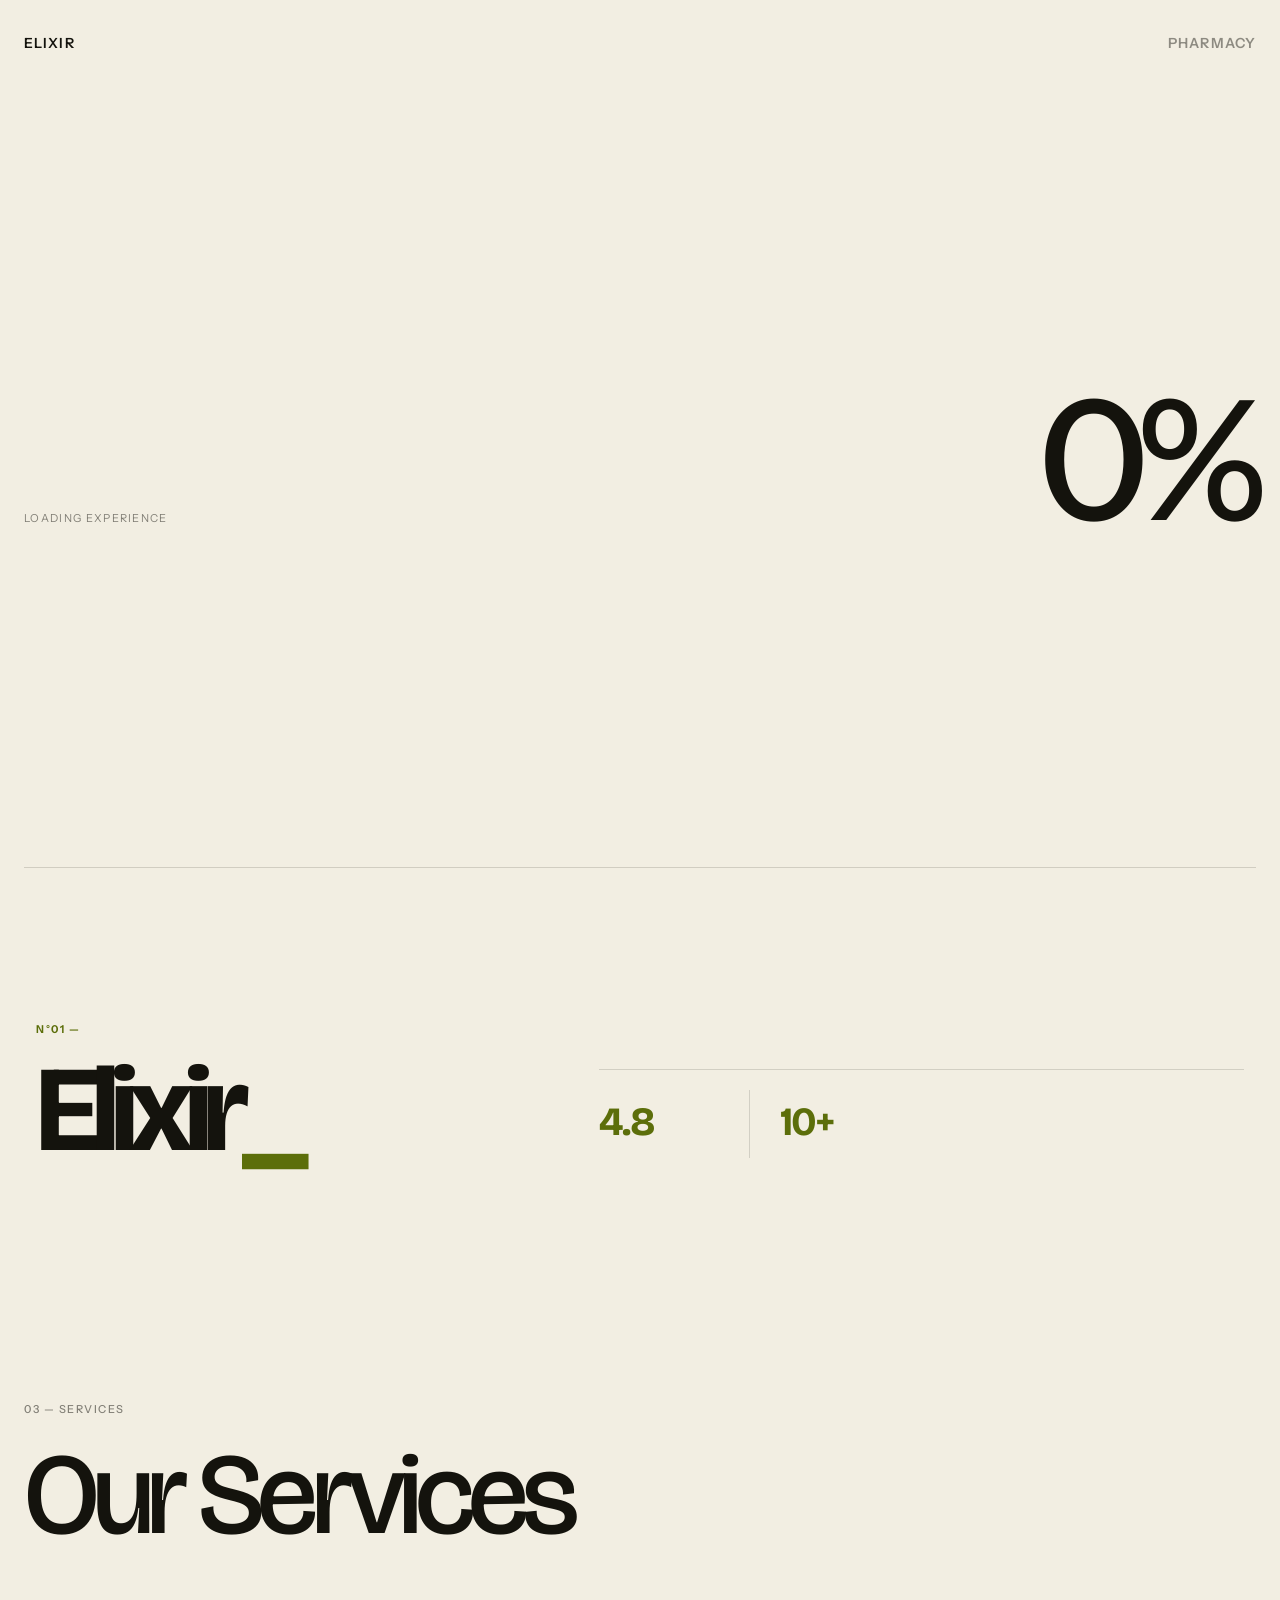
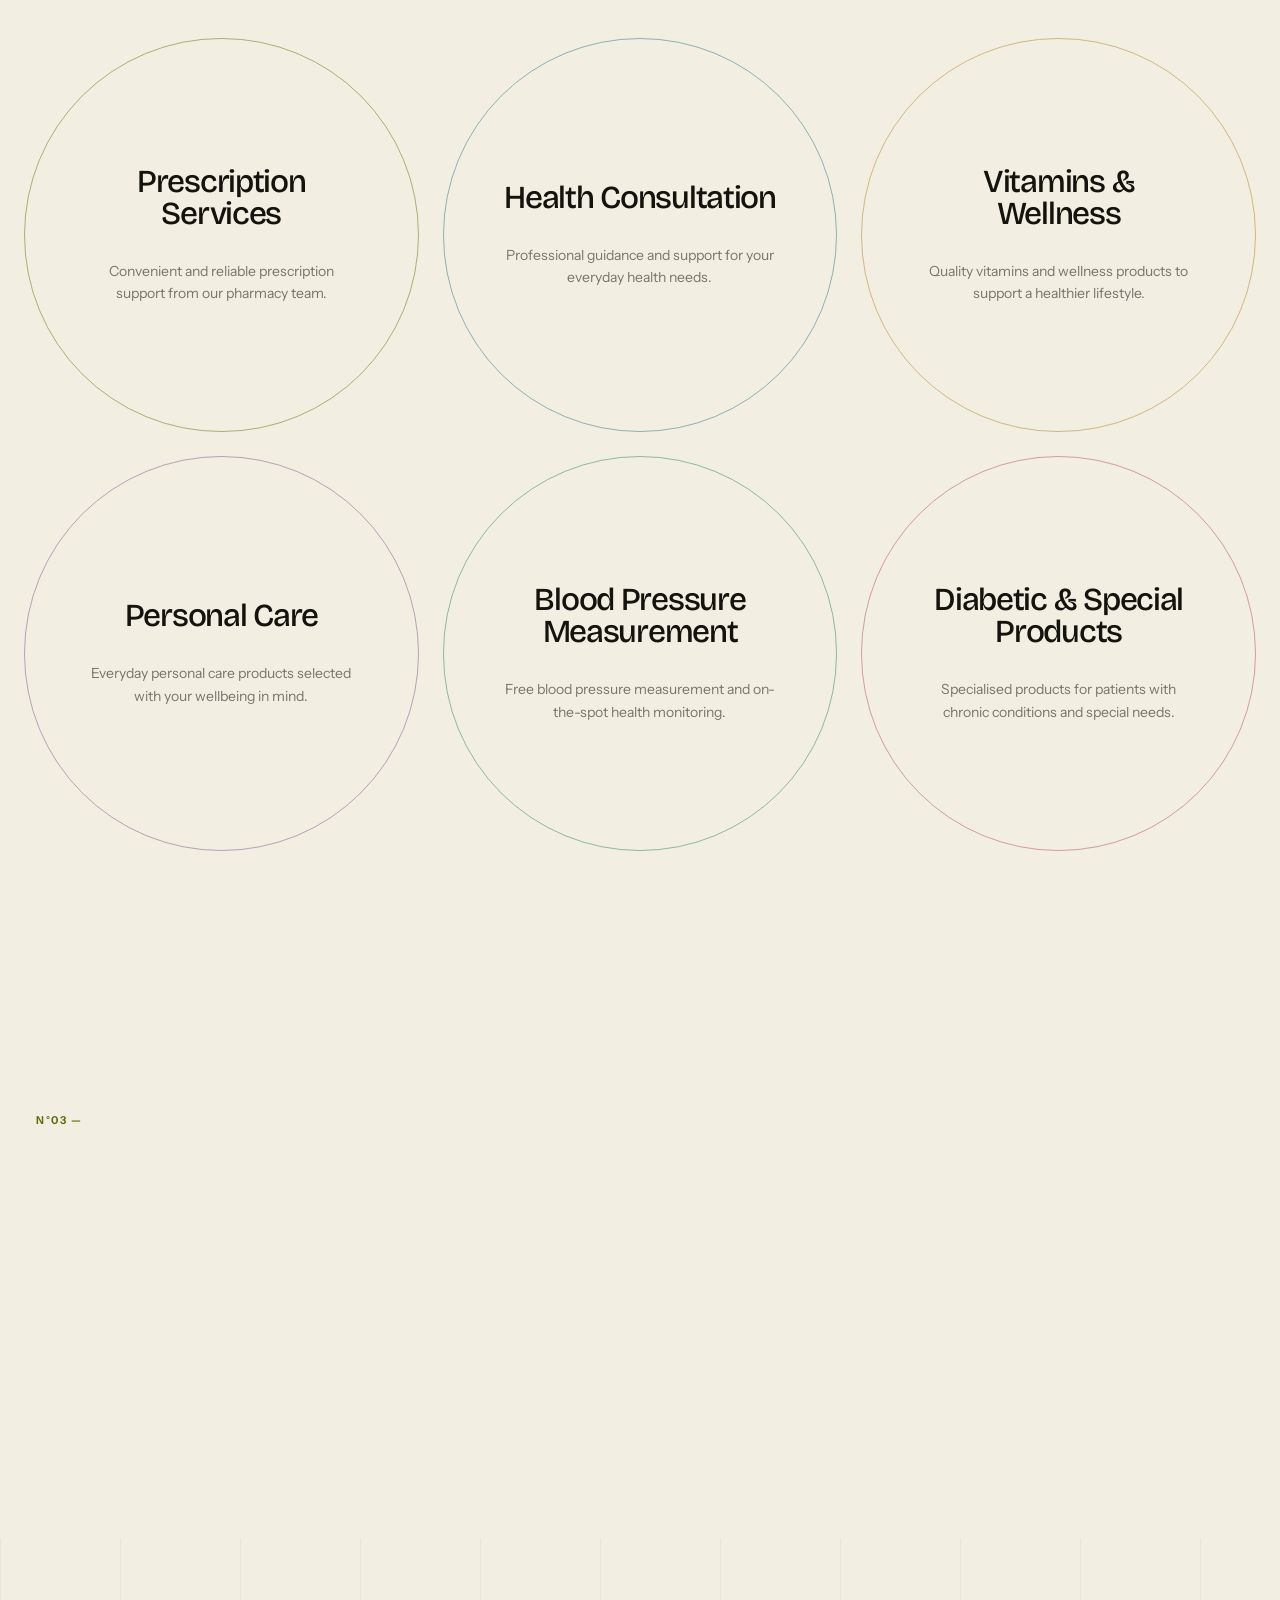
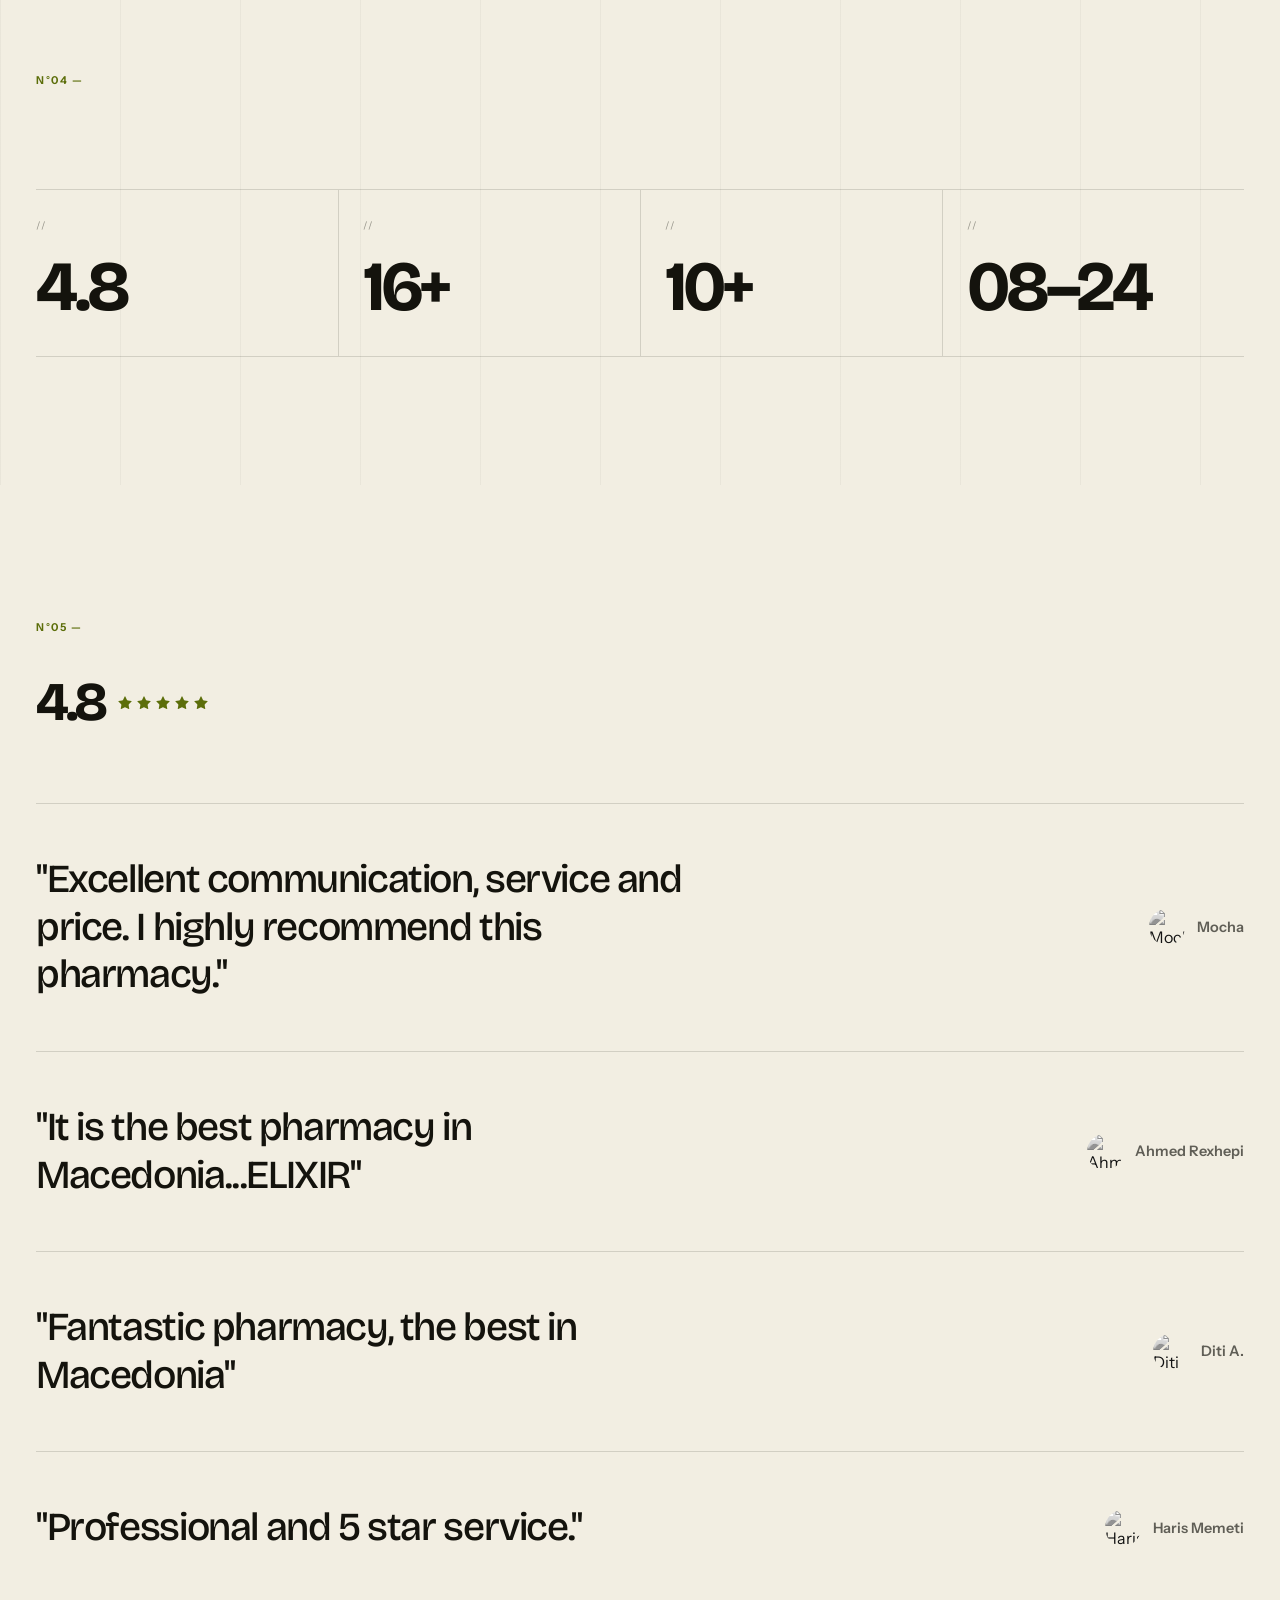
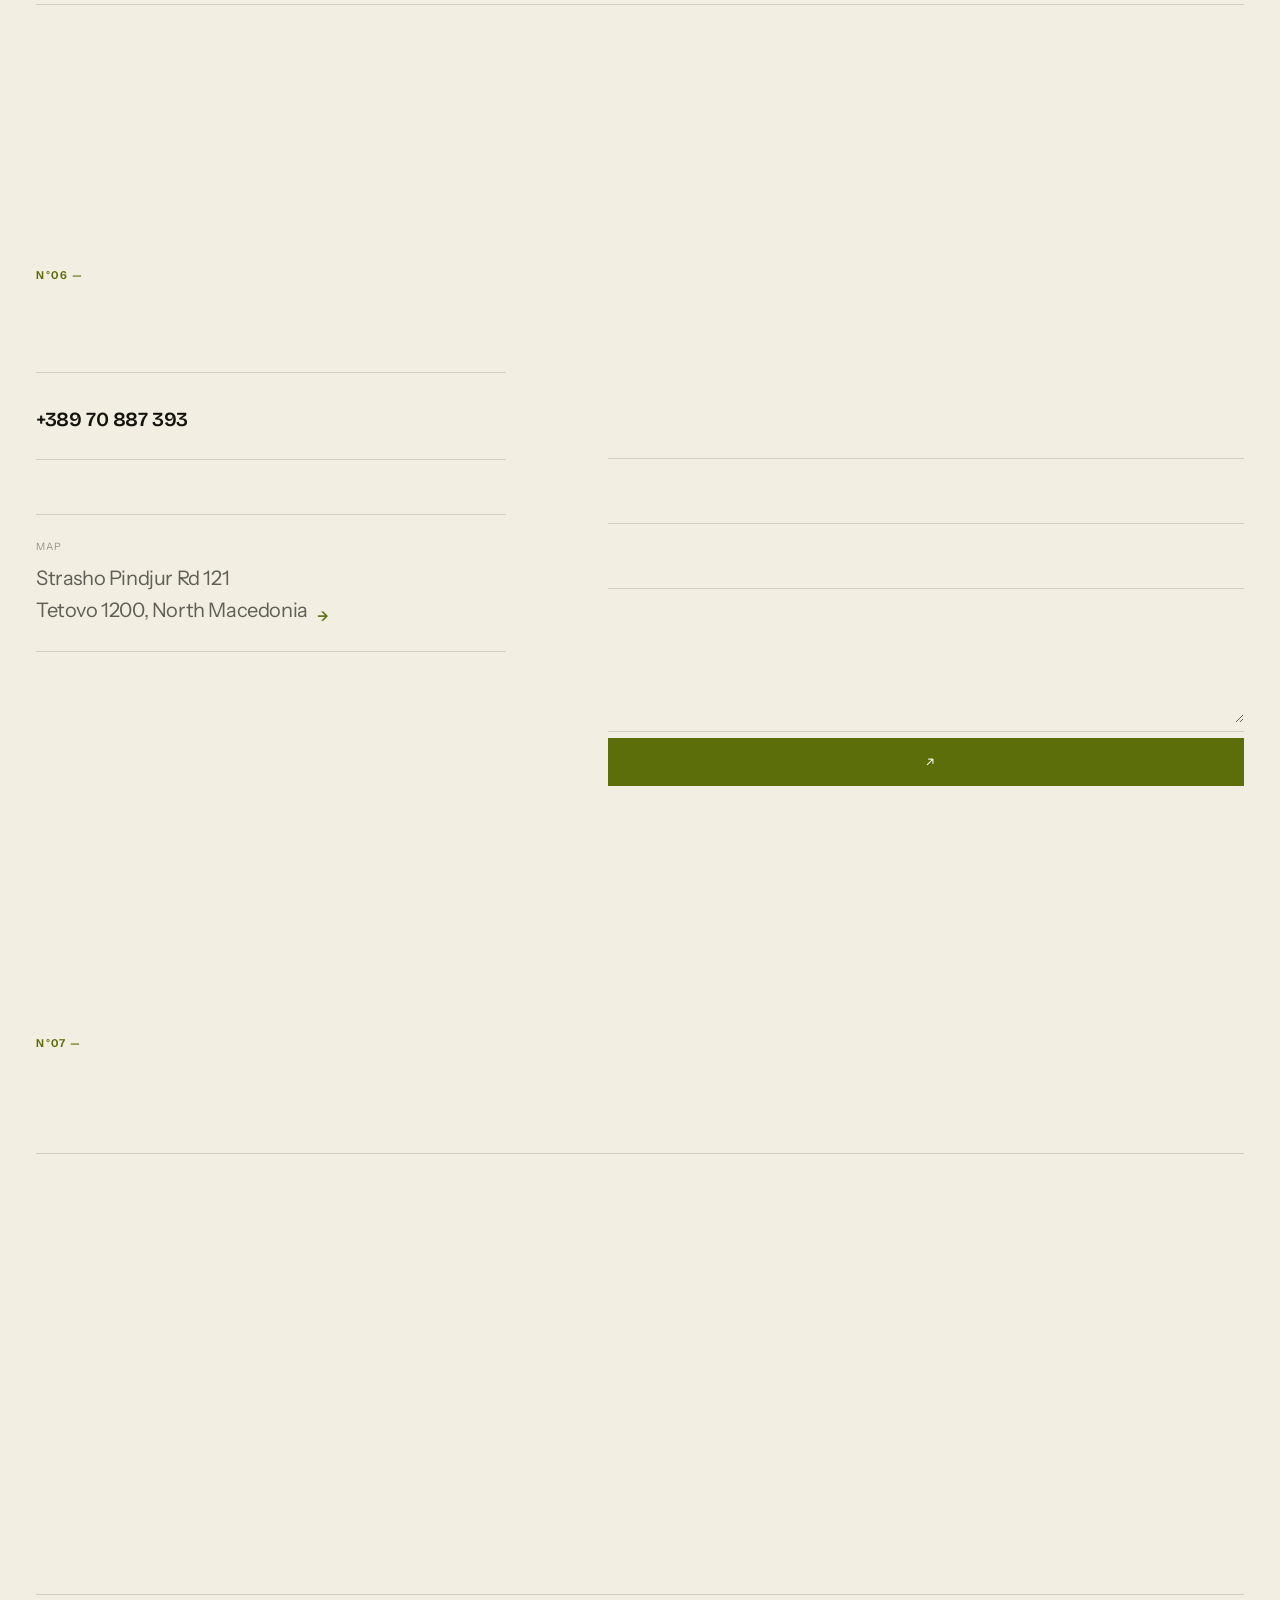
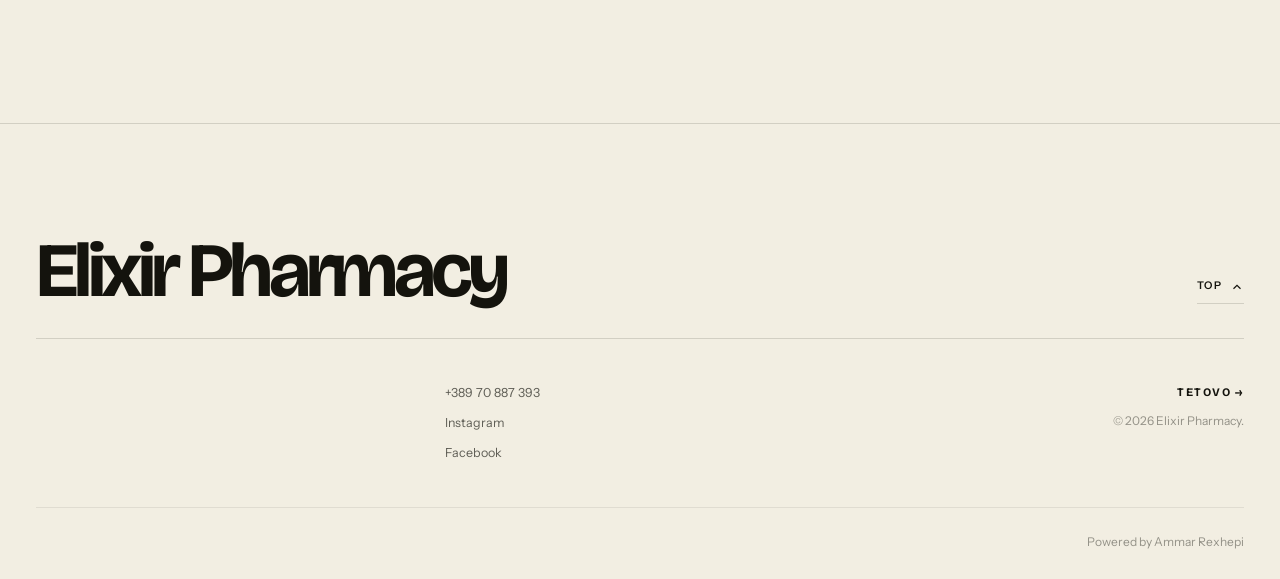
==== commit e2de4d24: "Fixed gallery photos not loading" ====
--- a/index.html
+++ b/index.html
@@ -1244,109 +1244,105 @@
 let slideIndex  = 0;
 let slideTimer  = null;
 
- function renderGalleryItems(photos) {
+async function renderGalleryItems(photos) {
   slidePhotos = photos || [];
-  slideIndex  = 0;
+  slideIndex = 0;
 
   const empty     = document.getElementById('gallery-empty');
   const slideshow = document.getElementById('gallery-slideshow');
   const track     = document.getElementById('gallery-track');
   const dotsEl    = document.getElementById('gallery-dots');
   const counterEl = document.getElementById('gallery-counter');
-
-  track.innerHTML  = '';
+  const loggedIn  = await isAdminLoggedIn();
+
+  track.innerHTML = '';
   dotsEl.innerHTML = '';
   clearInterval(slideTimer);
 
   if (slidePhotos.length === 0) {
-    empty.style.display     = isAdminLoggedIn() ? 'none' : '';
+    empty.style.display = loggedIn ? 'none' : '';
     slideshow.style.display = 'none';
-    dotsEl.style.display    = 'none';
-    counterEl.textContent   = '';
-    if (isAdminLoggedIn()) renderAdminGrid();
+    dotsEl.style.display = 'none';
+    counterEl.textContent = '';
+    if (loggedIn) renderAdminGrid();
     return;
   }
 
-  empty.style.display     = 'none';
-  slideshow.style.display = isAdminLoggedIn() ? 'none' : '';
-  dotsEl.style.display    = isAdminLoggedIn() ? 'none' : 'flex';
+  empty.style.display = 'none';
+  slideshow.style.display = loggedIn ? 'none' : '';
+  dotsEl.style.display = 'none';
 
   const lang = localStorage.getItem('elixir-lang') || 'sq';
-  const dict = (typeof T !== 'undefined' && T[lang]) || {};
-  const fallbackCaption = dict.gallery_title || '';
-
-  slidePhotos.forEach((photo, i) => {
-    const slide = document.createElement('div');
-    slide.className = 'gallery-slide' + (i === 0 ? ' active' : '');
+  const displayPhotos = slidePhotos.length > 1
+    ? [...slidePhotos.slice(-Math.min(3, slidePhotos.length)), ...slidePhotos, ...slidePhotos.slice(0, Math.min(3, slidePhotos.length))]
+    : slidePhotos;
+
+  displayPhotos.forEach((photo, displayIndex) => {
+    const logicalIndex = slidePhotos.length > 1
+      ? (displayIndex - Math.min(3, slidePhotos.length) + slidePhotos.length) % slidePhotos.length
+      : 0;
+
+    const slide = document.createElement('article');
+    slide.className = 'gallery-slide' + (logicalIndex === 0 ? ' active' : '');
     slide.dataset.id = photo.id;
-
-    // ── text column ──
-    const textCol = document.createElement('div');
-    textCol.className = 'gallery-slide-text';
-
-    const num = document.createElement('span');
-    num.className = 'gallery-slide-num';
-    num.textContent = String(i + 1).padStart(2, '0');
-
-    const eyebrow = document.createElement('span');
-    eyebrow.className = 'gallery-slide-eyebrow';
-    eyebrow.textContent = dict.gallery_title || 'Gallery';
-
-    // keep .gallery-caption + data attributes so the language
-    // switcher keeps updating captions exactly as before
+    slide.dataset.logicalIndex = logicalIndex;
+
+    const media = document.createElement('div');
+    media.className = 'gallery-slide-media';
+
+    const img = document.createElement('img');
+    img.src = photo.url;
+    img.alt = photo.alt || 'Elixir Pharmacy';
+    img.loading = displayIndex < 6 ? 'eager' : 'lazy';
+    img.decoding = 'async';
+    img.onerror = () => {
+      console.error('Gallery image failed to load:', { id: photo.id, url: photo.url, storage_path: photo.storage_path });
+      media.classList.add('gallery-image-error');
+    };
+
+    const shade = document.createElement('div');
+    shade.className = 'gallery-slide-overlay';
+
+    const quoteMark = document.createElement('div');
+    quoteMark.className = 'gallery-quote-mark';
+    quoteMark.setAttribute('aria-hidden', 'true');
+    quoteMark.innerHTML = '&ldquo;&ldquo;';
+
+    const content = document.createElement('div');
+    content.className = 'gallery-card-content';
+
     const caption = document.createElement('p');
     caption.className = 'gallery-slide-caption gallery-caption';
     caption.dataset.captionSq = photo.caption_sq || '';
     caption.dataset.captionMk = photo.caption_mk || '';
     caption.dataset.captionEn = photo.caption_en || '';
     caption.dataset.captionTr = photo.caption_tr || '';
-    caption.textContent = photo['caption_' + lang] || fallbackCaption;
-
-    const divider = document.createElement('div');
-    divider.className = 'gallery-slide-divider';
-
-    const meta = document.createElement('div');
-    meta.className = 'gallery-slide-meta';
-    meta.innerHTML = `
-      <div class="gallery-slide-info">
-        <p class="gallery-slide-name">${photo.alt || 'Elixir'}</p>
-        <p class="gallery-slide-role">${i + 1} / ${slidePhotos.length}</p>
-      </div>`;
-
-    textCol.appendChild(num);
-    textCol.appendChild(eyebrow);
-    textCol.appendChild(caption);
-    textCol.appendChild(divider);
-    textCol.appendChild(meta);
-
-    // ── image column ──
-    const media = document.createElement('div');
-    media.className = 'gallery-slide-media';
-
-    const img = document.createElement('img');
-    img.src     = photo.url;
-    img.alt     = photo.alt || 'Elixir Pharmacy';
-    img.loading = i === 0 ? 'eager' : 'lazy';
-
-    const overlay = document.createElement('div');
-    overlay.className = 'gallery-slide-overlay';
+    // No placeholder/fallback text: photos without captions stay blank.
+    caption.textContent = photo['caption_' + lang] || '';
+    if (!caption.textContent.trim()) caption.style.display = 'none';
+    content.appendChild(caption);
 
     const removeBtn = document.createElement('button');
     removeBtn.className = 'gallery-remove';
-    removeBtn.title     = 'Remove photo';
-    removeBtn.innerHTML = '✕';
-    removeBtn.style.display = isAdminLoggedIn() ? 'flex' : 'none';
-    removeBtn.onclick = (e) => { e.stopPropagation(); removeGalleryPhoto(photo.id, photo.storage_path); };
+    removeBtn.title = 'Remove photo';
+    removeBtn.innerHTML = '&times;';
+    removeBtn.style.display = loggedIn ? 'flex' : 'none';
+    removeBtn.onclick = (e) => {
+      e.stopPropagation();
+      removeGalleryPhoto(photo.id, photo.storage_path);
+    };
 
     media.appendChild(img);
-    media.appendChild(overlay);
+    media.appendChild(shade);
+    media.appendChild(quoteMark);
+    media.appendChild(content);
     media.appendChild(removeBtn);
-
-    slide.appendChild(textCol);
     slide.appendChild(media);
     track.appendChild(slide);
-
-    // indicator
+  });
+
+  // Keep dots in the DOM for existing functionality, but the reference design hides them.
+  slidePhotos.forEach((photo, i) => {
     const dot = document.createElement('button');
     dot.className = 'gallery-dot' + (i === 0 ? ' active' : '');
     dot.setAttribute('aria-label', `Photo ${i + 1}`);
@@ -1356,60 +1352,81 @@
 
   updateCounter();
   updateArrows();
-
   attachSwipe(track);
+  updateGalleryTrackPosition(false);
 
   slideTimer = setInterval(() => slideGallery(1), 5000);
-  if (isAdminLoggedIn()) renderAdminGrid();
-}
-function goToSlide(next, direction) {
-  if (slidePhotos.length === 0) return;
-  const slides = document.querySelectorAll('.gallery-slide');
-  const dots   = document.querySelectorAll('.gallery-dot');
-  if (!slides.length) return;
-
-  if (direction === undefined) direction = next > slideIndex ? 1 : -1;
-
-  const current = slideIndex;
-  slideIndex = (next + slidePhotos.length) % slidePhotos.length;
-
-  if (current === slideIndex) return;
-
-  // position incoming slide off-screen instantly (no transition)
-  slides[slideIndex].style.transition = 'none';
-  slides[slideIndex].style.transform  = direction > 0 ? 'translateX(100%)' : 'translateX(-100%)';
-  slides[slideIndex].style.opacity    = '0';
-
-  // double rAF: first frame paints the starting position,
-  // second frame kicks off the transition — reliable on iOS Safari
-  requestAnimationFrame(() => {
-    requestAnimationFrame(() => {
-      slides[slideIndex].style.transition = '';
-      slides[slideIndex].style.transform  = '';
-      slides[slideIndex].style.opacity    = '';
-      slides[slideIndex].classList.add('active');
-
-      slides[current].classList.remove('active');
-      slides[current].classList.add(direction > 0 ? 'exit-left' : 'exit-right');
-
-      setTimeout(() => {
-        slides[current].classList.remove('exit-left', 'exit-right');
-        slides[current].style.transform = '';
-      }, 480);
-    });
+  if (loggedIn) renderAdminGrid();
+}
+
+function getGalleryStep() {
+  const slide = document.querySelector('.gallery-slide');
+  if (!slide) return 0;
+  const styles = getComputedStyle(document.getElementById('gallery-track'));
+  const gap = parseFloat(styles.columnGap || styles.gap || '16') || 16;
+  return slide.getBoundingClientRect().width + gap;
+}
+
+function getGalleryCloneCount() {
+  return slidePhotos.length > 1 ? Math.min(3, slidePhotos.length) : 0;
+}
+
+function getTrackIndex() {
+  return slidePhotos.length > 1 ? getGalleryCloneCount() + slideIndex : slideIndex;
+}
+
+function updateGalleryTrackPosition(animate = true, trackIndex = getTrackIndex()) {
+  const track = document.getElementById('gallery-track');
+  if (!track) return;
+  track.style.transition = animate ? 'transform .55s cubic-bezier(.22,.61,.36,1)' : 'none';
+  track.style.transform = `translate3d(${-trackIndex * getGalleryStep()}px,0,0)`;
+}
+
+function refreshGalleryState() {
+  document.querySelectorAll('.gallery-slide').forEach((slide) => {
+    slide.classList.toggle('active', Number(slide.dataset.logicalIndex) === slideIndex);
   });
-
-  dots.forEach((d, i) => d.classList.toggle('active', i === slideIndex));
+  document.querySelectorAll('.gallery-dot').forEach((dot, i) => {
+    dot.classList.toggle('active', i === slideIndex);
+  });
   updateCounter();
   updateArrows();
-
+}
+
+function goToSlide(next, direction) {
+  if (!slidePhotos.length) return;
+
+  const total = slidePhotos.length;
+  const cloneCount = getGalleryCloneCount();
+  const normalized = ((next % total) + total) % total;
+  const wrappedForward = next >= total;
+  const wrappedBackward = next < 0;
+
+  slideIndex = normalized;
+  const targetTrackIndex = cloneCount + slideIndex;
+
+  refreshGalleryState();
+  updateGalleryTrackPosition(true, targetTrackIndex);
+
+  // Manual arrows/swipes reset the autoplay clock. This gives the user a full
+  // 5 seconds on the newly selected photo before the next automatic transition.
   clearInterval(slideTimer);
   slideTimer = setInterval(() => slideGallery(1), 5000);
+
+  // Seamlessly jump from a cloned edge back to the real slide after the animation.
+  if (total > 1 && (wrappedForward || wrappedBackward)) {
+    window.setTimeout(() => {
+      updateGalleryTrackPosition(false, targetTrackIndex);
+    }, 570);
+  }
 }
 
 function slideGallery(dir) {
+  if (!slidePhotos.length) return;
   goToSlide(slideIndex + dir, dir);
 }
+
+window.addEventListener('resize', () => updateGalleryTrackPosition(false));
 
 function updateCounter() {
   const el = document.getElementById('gallery-counter');
@@ -1421,11 +1438,10 @@
 }
 
 function updateArrows() {
-  // arrows always wrap around, so they're never disabled — but hide if only 1 photo
   const hide = slidePhotos.length <= 1;
   document.getElementById('gallery-prev').style.display = hide ? 'none' : '';
   document.getElementById('gallery-next').style.display = hide ? 'none' : '';
-  document.getElementById('gallery-dots').style.display = hide ? 'none' : 'flex';
+  document.getElementById('gallery-dots').style.display = 'none';
 }
 
 // keyboard navigation
@@ -1470,13 +1486,35 @@
 }
 
 async function renderGallery() {
+  const empty = document.getElementById('gallery-empty');
+
   const { data, error } = await _supabase
     .from('gallery_photos')
     .select('*')
     .order('sort_order', { ascending: true });
 
-  if (error) { console.error('Gallery load error:', error); return; }
-  renderGalleryItems(data);
+  if (error) {
+    console.error('Gallery load error:', error);
+    if (empty) {
+      empty.textContent = 'Gallery could not be loaded. Check the browser console for the Supabase error.';
+      empty.style.display = '';
+    }
+    return;
+  }
+
+  const photos = (data || []).map(photo => {
+    // Old rows may have storage_path but an empty/broken url.
+    // Rebuild the public Storage URL from the current bucket.
+    if ((!photo.url || photo.url === 'null') && photo.storage_path) {
+      const { data: publicData } = _supabase.storage
+        .from('gallery')
+        .getPublicUrl(photo.storage_path);
+      return { ...photo, url: publicData?.publicUrl || '' };
+    }
+    return photo;
+  }).filter(photo => photo.url);
+
+  await renderGalleryItems(photos);
 }
 
 async function addGalleryPhotos(input) {
--- a/style.css
+++ b/style.css
@@ -336,6 +336,18 @@
 
 /* image column */
 .gallery-slide-media { position: relative; overflow: hidden; min-height: 420px; }
+.gallery-image-error::after {
+  content: 'Image unavailable';
+  position: absolute;
+  inset: 0;
+  display: grid;
+  place-items: center;
+  color: var(--text-muted);
+  background: var(--surface);
+  font-size: .8rem;
+  letter-spacing: .08em;
+  text-transform: uppercase;
+}
 .gallery-slide-media img {
   width: 100%; height: 100%; object-fit: cover; display: block;
   filter: grayscale(65%);
@@ -1814,4 +1826,490 @@
         transform: none;
     }
 }
-.gallery-lead { max-width: 46ch; margin-top: 16px; font-size: clamp(1.05rem, 1.6vw, 1.3rem); line-height: 1.5; color: var(--text-dim); }+.gallery-lead { max-width: 46ch; margin-top: 16px; font-size: clamp(1.05rem, 1.6vw, 1.3rem); line-height: 1.5; color: var(--text-dim); }
+/* ============================================================
+   GALLERY — Padelthon “What people say” closer match
+   Keep the existing Gallery functionality; only reshape the presentation.
+   ============================================================ */
+#gallery .gallery-frame {
+  margin-top: 64px;
+  border-top: 1px solid var(--border);
+  border-bottom: 0;
+  overflow: hidden;
+}
+
+#gallery .gallery-slideshow {
+  aspect-ratio: auto;
+  background: transparent;
+  overflow: hidden;
+}
+
+#gallery .gallery-slide {
+  grid-template-columns: minmax(0, 1fr) 190px;
+  column-gap: clamp(40px, 7vw, 110px);
+  min-height: 0;
+  padding: 58px 0 64px;
+  background: transparent;
+  align-items: center;
+}
+
+#gallery .gallery-slide-text {
+  min-width: 0;
+  justify-content: flex-start;
+  gap: 0;
+  padding: 0;
+}
+
+#gallery .gallery-slide-num {
+  position: static;
+  display: block;
+  margin-bottom: 24px;
+  font-size: .68rem;
+  line-height: 1;
+  font-weight: 600;
+  letter-spacing: .16em;
+  color: var(--text-muted);
+  -webkit-text-stroke: 0;
+}
+
+#gallery .gallery-slide-eyebrow {
+  display: none;
+}
+
+#gallery .gallery-slide-caption {
+  max-width: 760px;
+  margin: 0;
+  padding: 0;
+  background: none;
+  font-size: clamp(1.65rem, 3vw, 2.75rem);
+  line-height: 1.18;
+  font-weight: 500;
+  letter-spacing: -.035em;
+  color: var(--text);
+}
+
+#gallery .gallery-slide-divider {
+  width: 100%;
+  margin: 42px 0 22px;
+  background: var(--border);
+}
+
+#gallery .gallery-slide-meta {
+  display: flex;
+  align-items: flex-end;
+  justify-content: flex-start;
+}
+
+#gallery .gallery-slide-name {
+  font-size: .78rem;
+  line-height: 1.25;
+  font-weight: 600;
+  letter-spacing: .02em;
+  color: var(--text);
+}
+
+#gallery .gallery-slide-role {
+  margin-top: 6px;
+  font-size: .62rem;
+  line-height: 1.2;
+  letter-spacing: .13em;
+  text-transform: uppercase;
+  color: var(--text-muted);
+}
+
+#gallery .gallery-slide-media {
+  width: 190px;
+  height: 190px;
+  min-height: 0;
+  border-radius: 50%;
+  overflow: hidden;
+  justify-self: end;
+  background: var(--surface);
+}
+
+#gallery .gallery-slide-media img {
+  width: 100%;
+  height: 100%;
+  object-fit: cover;
+  filter: grayscale(100%);
+  transform: none;
+  transition: filter .35s ease, transform .5s ease;
+}
+
+#gallery .gallery-slide.active .gallery-slide-media img:hover {
+  filter: grayscale(70%);
+  transform: scale(1.035);
+}
+
+#gallery .gallery-slide-overlay {
+  display: none;
+}
+
+#gallery .gallery-remove {
+  top: 8px;
+  right: 8px;
+  width: 30px;
+  height: 30px;
+}
+
+/* Arrows sit in the lower-right control row, rather than floating over the photo. */
+#gallery .gallery-arrow {
+  top: auto;
+  bottom: 24px;
+  transform: none;
+  width: 46px;
+  height: 46px;
+  border-radius: 50%;
+  background: transparent;
+  border: 1px solid var(--border);
+  color: var(--text);
+  backdrop-filter: none;
+  -webkit-backdrop-filter: none;
+}
+
+#gallery .gallery-arrow:hover {
+  background: var(--accent);
+  color: var(--on-accent);
+  border-color: var(--accent);
+}
+
+#gallery .gallery-arrow-left { left: auto; right: 56px; }
+#gallery .gallery-arrow-right { right: 0; }
+
+#gallery .gallery-dots {
+  justify-content: flex-start;
+  gap: 5px;
+  padding: 0 0 24px;
+}
+
+#gallery .gallery-dot {
+  width: 18px;
+  height: 2px;
+  padding: 0;
+  border: 0;
+  border-radius: 0;
+  background: var(--border);
+}
+
+#gallery .gallery-dot.active {
+  width: 30px;
+  background: var(--text);
+}
+
+#gallery .gallery-counter {
+  position: absolute;
+  right: 112px;
+  bottom: 39px;
+  padding: 0;
+  text-align: right;
+  font-size: .6rem;
+  letter-spacing: .13em;
+  color: var(--text-muted);
+}
+
+@media (max-width: 900px) {
+  #gallery .gallery-frame { margin-top: 48px; }
+  #gallery .gallery-slide {
+    grid-template-columns: minmax(0, 1fr) 140px;
+    column-gap: 36px;
+    padding: 48px 0 62px;
+  }
+  #gallery .gallery-slide-media {
+    width: 140px;
+    height: 140px;
+  }
+  #gallery .gallery-slide-caption {
+    font-size: clamp(1.45rem, 4vw, 2.15rem);
+  }
+}
+
+@media (max-width: 640px) {
+  #gallery .gallery-frame { margin-top: 38px; }
+  #gallery .gallery-slide {
+    display: flex;
+    flex-direction: column;
+    align-items: stretch;
+    gap: 0;
+    padding: 34px 0 78px;
+  }
+  #gallery .gallery-slide-text { order: 1; }
+  #gallery .gallery-slide-media {
+    order: 0;
+    width: 92px;
+    height: 92px;
+    margin: 0 0 28px;
+    align-self: flex-start;
+  }
+  #gallery .gallery-slide-num { margin-bottom: 18px; }
+  #gallery .gallery-slide-caption {
+    max-width: none;
+    font-size: clamp(1.55rem, 7vw, 2.05rem);
+    line-height: 1.2;
+    letter-spacing: -.025em;
+  }
+  #gallery .gallery-slide-divider { margin: 30px 0 18px; }
+  #gallery .gallery-slide-name { font-size: .76rem; }
+  #gallery .gallery-slide-role { font-size: .58rem; }
+
+  #gallery .gallery-arrow {
+    bottom: 18px;
+    width: 42px;
+    height: 42px;
+  }
+  #gallery .gallery-arrow-left { right: 50px; }
+  #gallery .gallery-arrow-right { right: 0; }
+  #gallery .gallery-counter {
+    right: 104px;
+    bottom: 32px;
+    font-size: .56rem;
+  }
+  #gallery .gallery-dots { padding-bottom: 18px; }
+}
+
+/* ============================================================
+   GALLERY — reference-card layout
+   Three image cards visible on desktop, quote over image,
+   no author/name block. Gallery controls remain functional.
+   ============================================================ */
+#gallery .gallery-frame {
+  position: relative;
+  width: 100vw;
+  margin-left: calc(50% - 50vw);
+  margin-top: 52px;
+  border: 0;
+  overflow: visible;
+}
+
+#gallery .gallery-slideshow {
+  position: relative;
+  width: 100%;
+  height: 640px;
+  overflow: visible;
+  background: transparent;
+}
+
+#gallery .gallery-slide-track {
+  display: flex;
+  flex-wrap: nowrap;
+  align-items: stretch;
+  gap: 16px;
+  width: max-content;
+  height: 100%;
+  padding-left: 27px;
+  position: relative;
+  will-change: transform;
+}
+
+#gallery .gallery-slide {
+  position: relative;
+  flex: 0 0 min(608px, 34vw);
+  width: min(608px, 34vw);
+  height: 640px;
+  min-height: 0;
+  padding: 0;
+  display: block;
+  overflow: hidden;
+  border-radius: 15px;
+  background: #777;
+  opacity: 1;
+  pointer-events: auto;
+  transform: none;
+}
+
+#gallery .gallery-slide-media {
+  position: absolute;
+  inset: 0;
+  width: 100%;
+  height: 100%;
+  min-height: 0;
+  border-radius: inherit;
+  overflow: hidden;
+  background: #777;
+}
+
+#gallery .gallery-slide-media img {
+  position: absolute;
+  inset: 0;
+  width: 100%;
+  height: 100%;
+  object-fit: cover;
+  display: block;
+  filter: none;
+  transform: scale(1.001);
+  transition: transform .7s cubic-bezier(.2,.7,.2,1);
+}
+
+#gallery .gallery-slide.active .gallery-slide-media img:hover {
+  filter: none;
+  transform: scale(1.025);
+}
+
+#gallery .gallery-slide-overlay {
+  position: absolute;
+  inset: 0;
+  display: block;
+  pointer-events: none;
+  background:
+    linear-gradient(180deg, rgba(0,0,0,.08) 0%, rgba(0,0,0,.02) 30%, rgba(0,0,0,.18) 48%, rgba(0,0,0,.78) 100%);
+}
+
+#gallery .gallery-quote-mark {
+  position: absolute;
+  top: 37px;
+  left: 31px;
+  z-index: 2;
+  color: #c7ff32;
+  font-size: 43px;
+  line-height: .72;
+  font-weight: 900;
+  letter-spacing: -13px;
+  font-family: Arial, Helvetica, sans-serif;
+  transform: scaleX(.82);
+  transform-origin: left top;
+  pointer-events: none;
+}
+
+#gallery .gallery-card-content {
+  position: absolute;
+  z-index: 2;
+  left: 30px;
+  right: 30px;
+  bottom: 31px;
+}
+
+#gallery .gallery-slide-caption {
+  max-width: none;
+  margin: 0;
+  padding: 0;
+  background: none;
+  color: #fff;
+  font-size: clamp(1.55rem, 2vw, 2rem);
+  line-height: 1.14;
+  font-weight: 600;
+  letter-spacing: -.035em;
+  text-wrap: balance;
+}
+
+/* Hide the old editorial elements; captions themselves remain. */
+#gallery .gallery-slide-text,
+#gallery .gallery-slide-num,
+#gallery .gallery-slide-eyebrow,
+#gallery .gallery-slide-divider,
+#gallery .gallery-slide-meta {
+  display: none !important;
+}
+
+#gallery .gallery-remove {
+  top: 18px;
+  right: 18px;
+  z-index: 8;
+  width: 34px;
+  height: 34px;
+}
+
+/* Reference-style top-right navigation. */
+#gallery .gallery-arrow {
+  top: -91px;
+  bottom: auto;
+  transform: none;
+  width: 54px;
+  height: 54px;
+  border-radius: 50%;
+  background: transparent;
+  border: 1px solid rgba(20,20,18,.11);
+  color: var(--text);
+  backdrop-filter: none;
+  -webkit-backdrop-filter: none;
+  z-index: 30;
+  pointer-events: auto;
+}
+
+#gallery .gallery-arrow:hover {
+  background: var(--accent);
+  color: var(--on-accent);
+  border-color: var(--accent);
+}
+
+
+#gallery .gallery-arrow:focus-visible {
+  outline: 2px solid currentColor;
+  outline-offset: 3px;
+}
+
+/* Manual controls remain available while the automatic carousel runs.
+   Clicking either arrow restarts the 5-second timer, so the next automatic
+   transition waits after the user's manual move. */
+#gallery .gallery-arrow {
+  cursor: pointer;
+  pointer-events: auto;
+}
+
+#gallery .gallery-arrow-left { left: auto; right: 108px; }
+#gallery .gallery-arrow-right { right: 48px; }
+
+/* Dots/counter stay in the DOM for existing functionality but are visually hidden
+   to match the supplied reference, which uses only the two circular arrows. */
+#gallery .gallery-dots,
+#gallery .gallery-counter {
+  display: none !important;
+}
+
+@media (max-width: 1100px) {
+  #gallery .gallery-slideshow { height: 560px; }
+  #gallery .gallery-slide {
+    flex-basis: 46vw;
+    width: 46vw;
+    height: 560px;
+  }
+  #gallery .gallery-slide-caption { font-size: clamp(1.4rem, 2.8vw, 1.85rem); }
+  #gallery .gallery-arrow { top: -78px; }
+  #gallery .gallery-arrow-left { right: 100px; }
+  #gallery .gallery-arrow-right { right: 40px; }
+}
+
+@media (max-width: 640px) {
+  #gallery .gallery-frame {
+    margin-top: 36px;
+  }
+
+  #gallery .gallery-slideshow {
+    height: 540px;
+  }
+
+  #gallery .gallery-slide-track {
+    gap: 12px;
+    padding-left: 18px;
+  }
+
+  #gallery .gallery-slide {
+    flex-basis: calc(100vw - 54px);
+    width: calc(100vw - 54px);
+    height: 540px;
+    border-radius: 14px;
+  }
+
+  #gallery .gallery-quote-mark {
+    top: 27px;
+    left: 23px;
+    font-size: 36px;
+  }
+
+  #gallery .gallery-card-content {
+    left: 23px;
+    right: 23px;
+    bottom: 25px;
+  }
+
+  #gallery .gallery-slide-caption {
+    font-size: clamp(1.45rem, 7vw, 1.9rem);
+    line-height: 1.16;
+  }
+
+  #gallery .gallery-arrow {
+    top: -61px;
+    width: 48px;
+    height: 48px;
+  }
+  #gallery .gallery-arrow-left { right: 76px; }
+  #gallery .gallery-arrow-right { right: 18px; }
+}
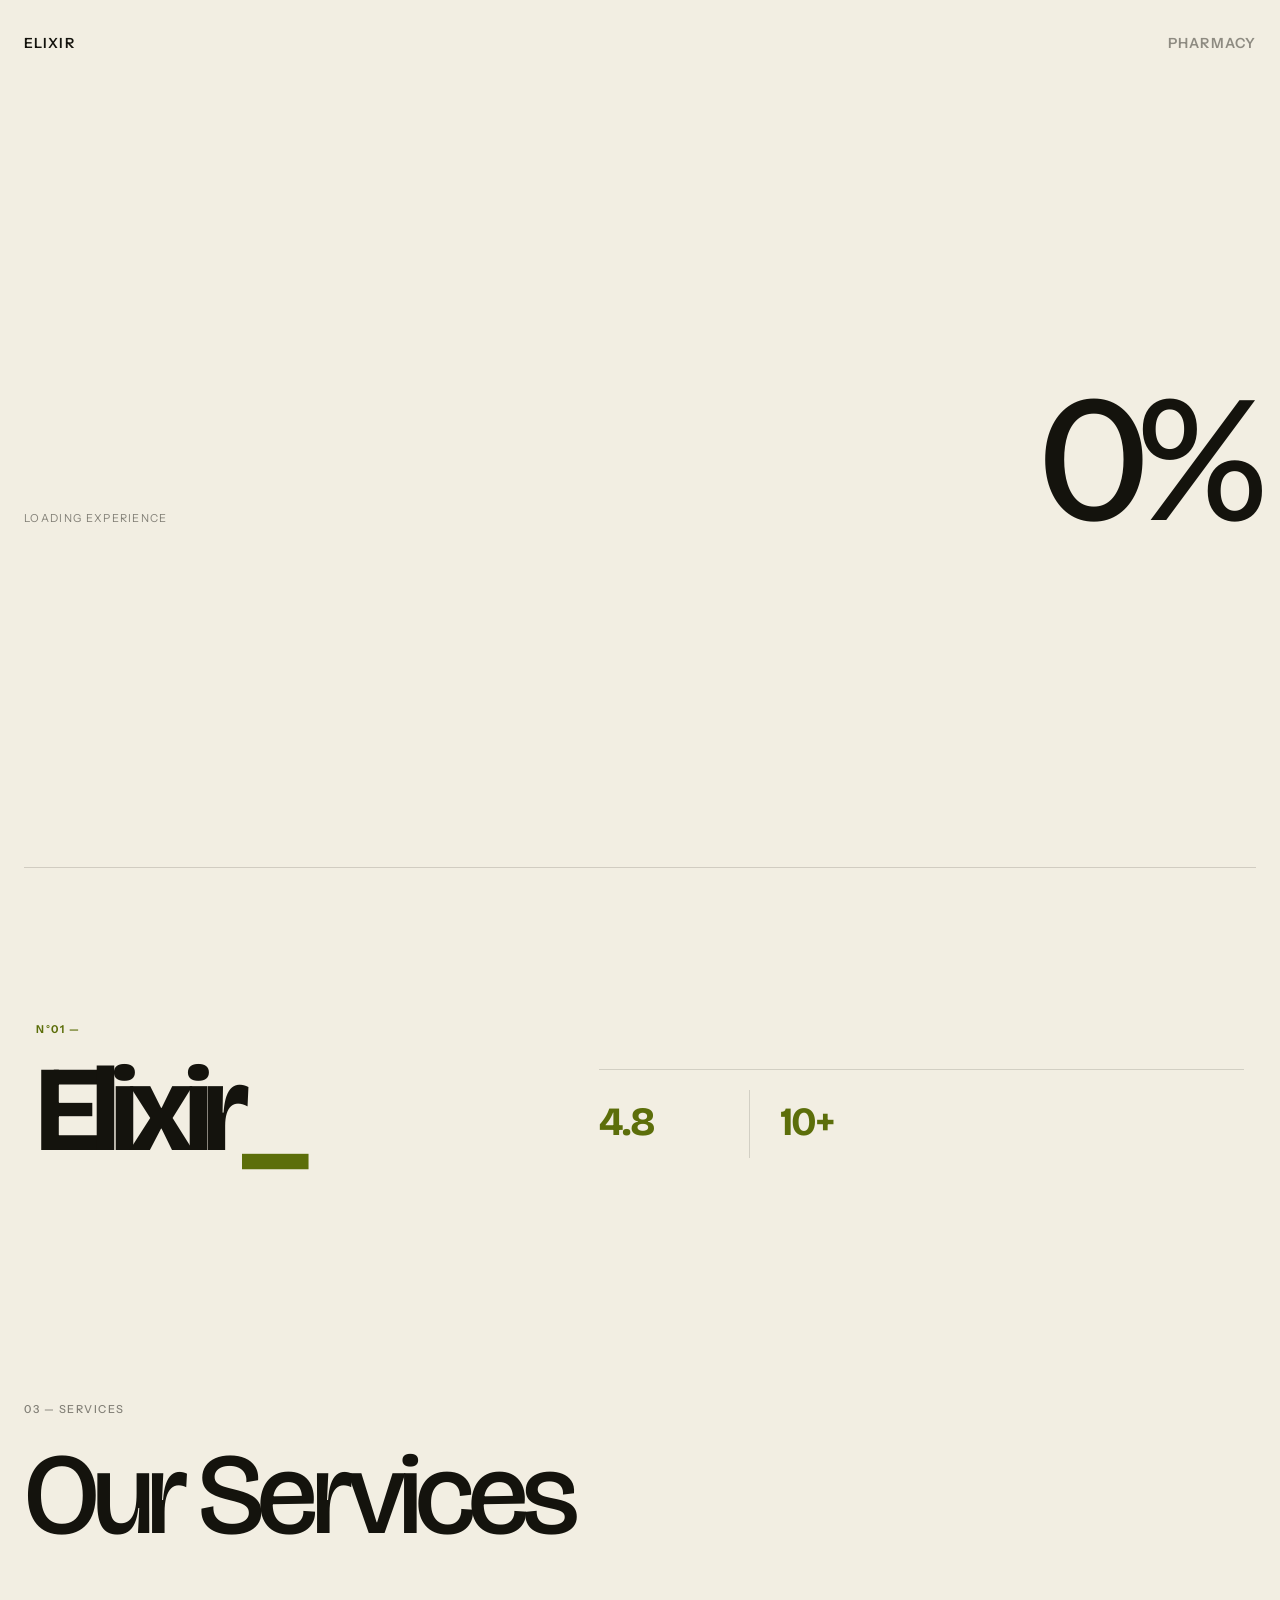
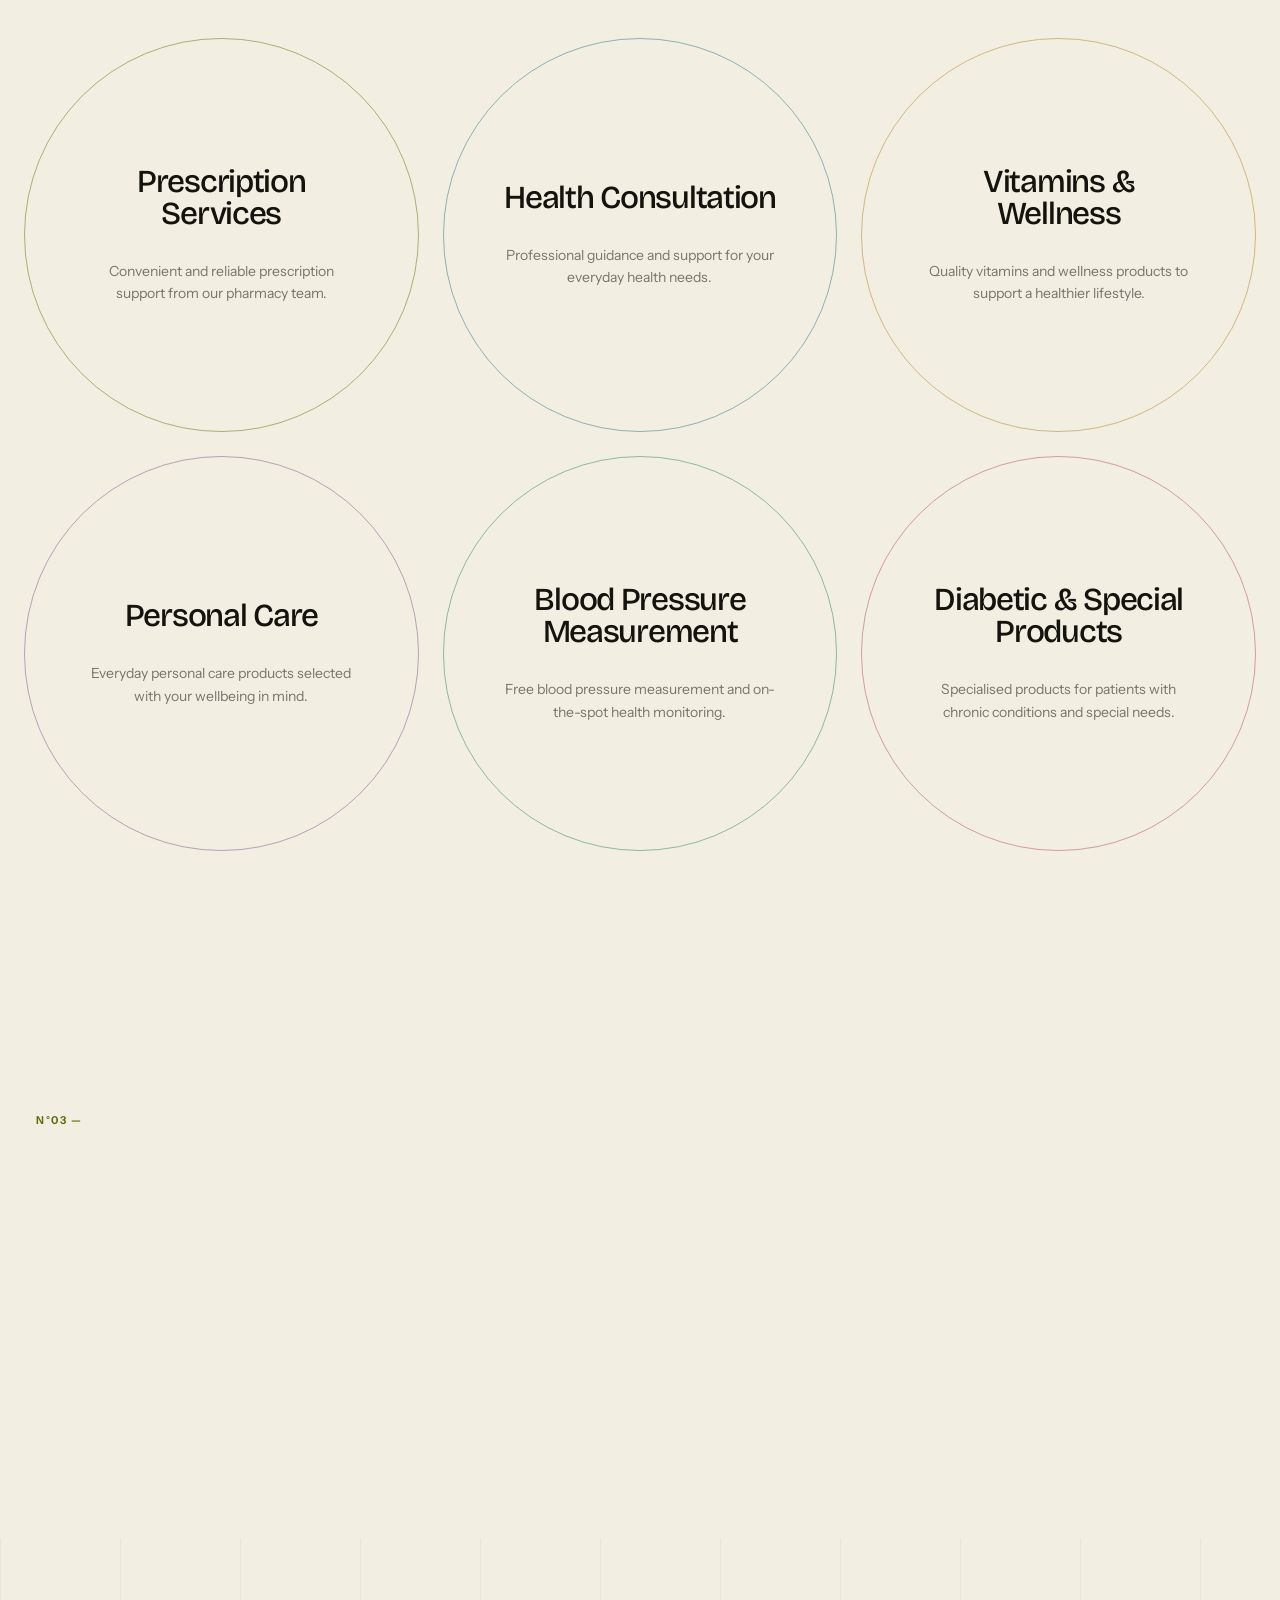
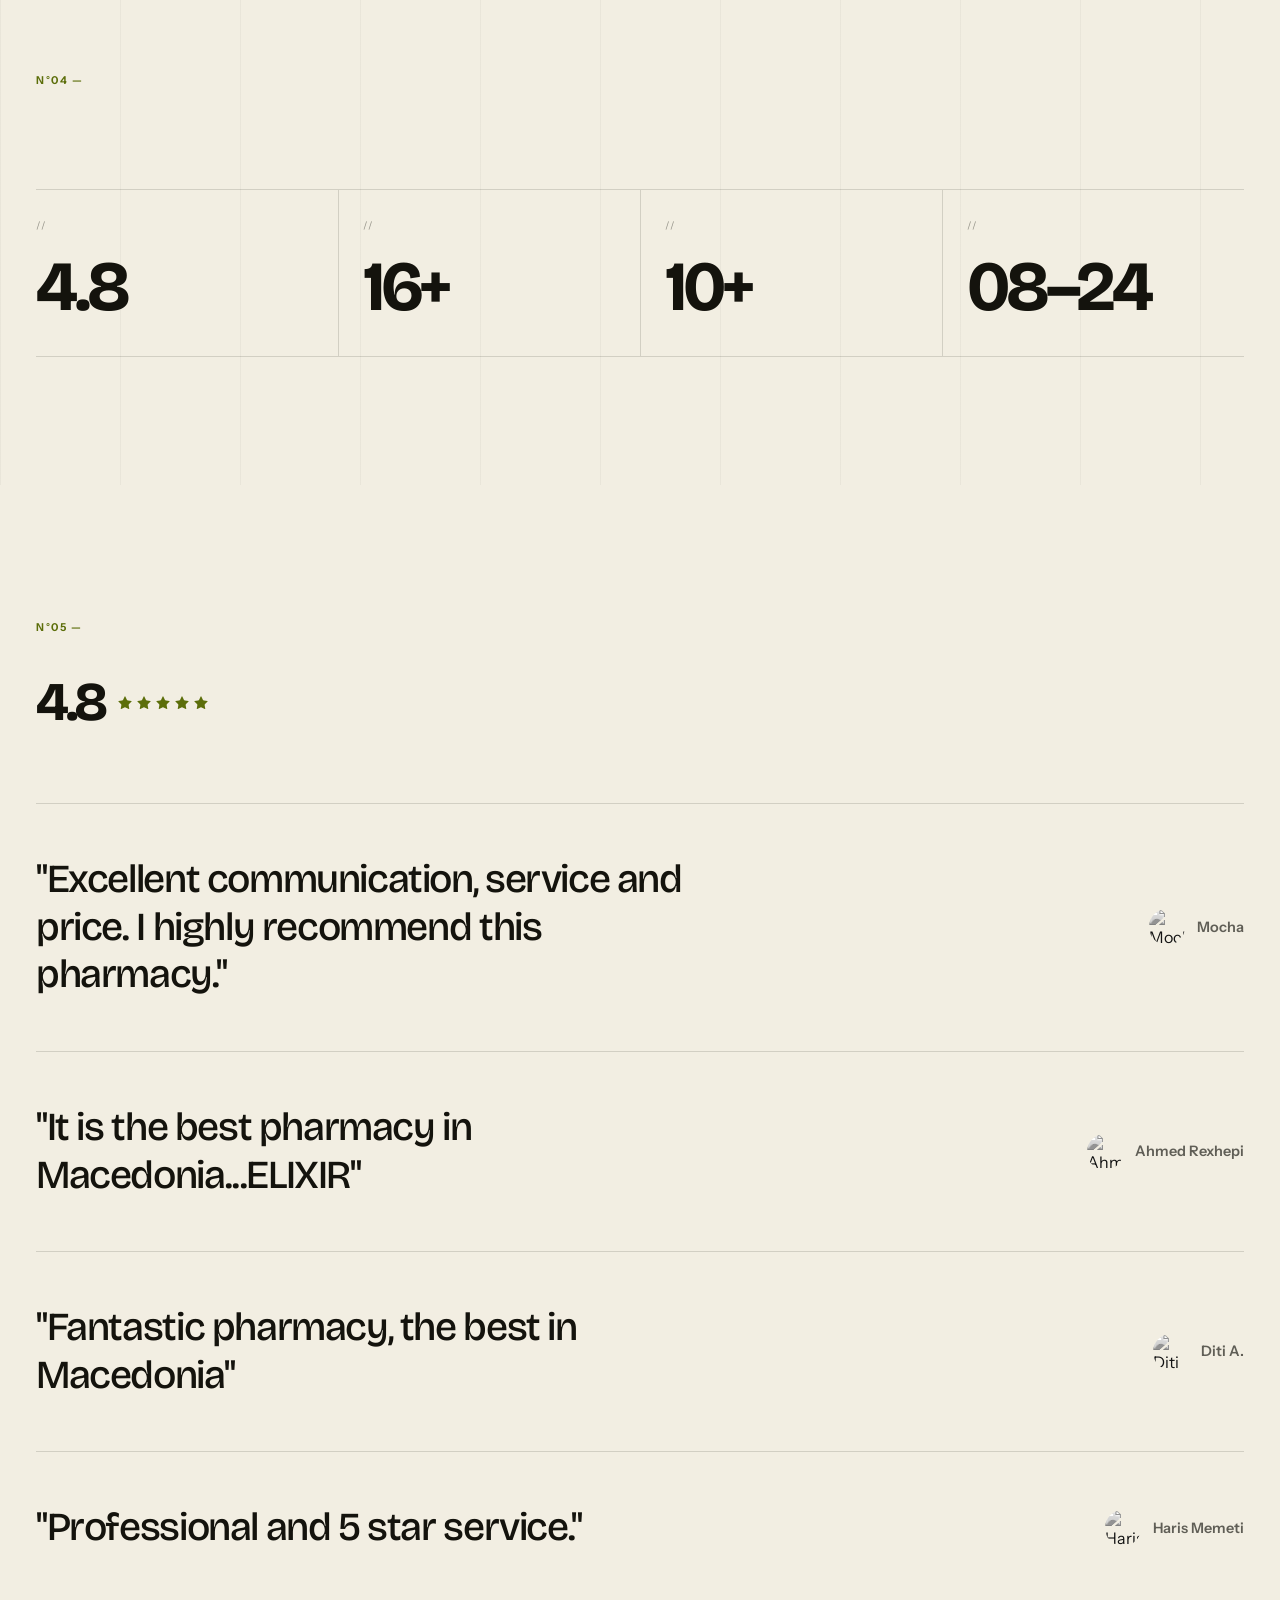
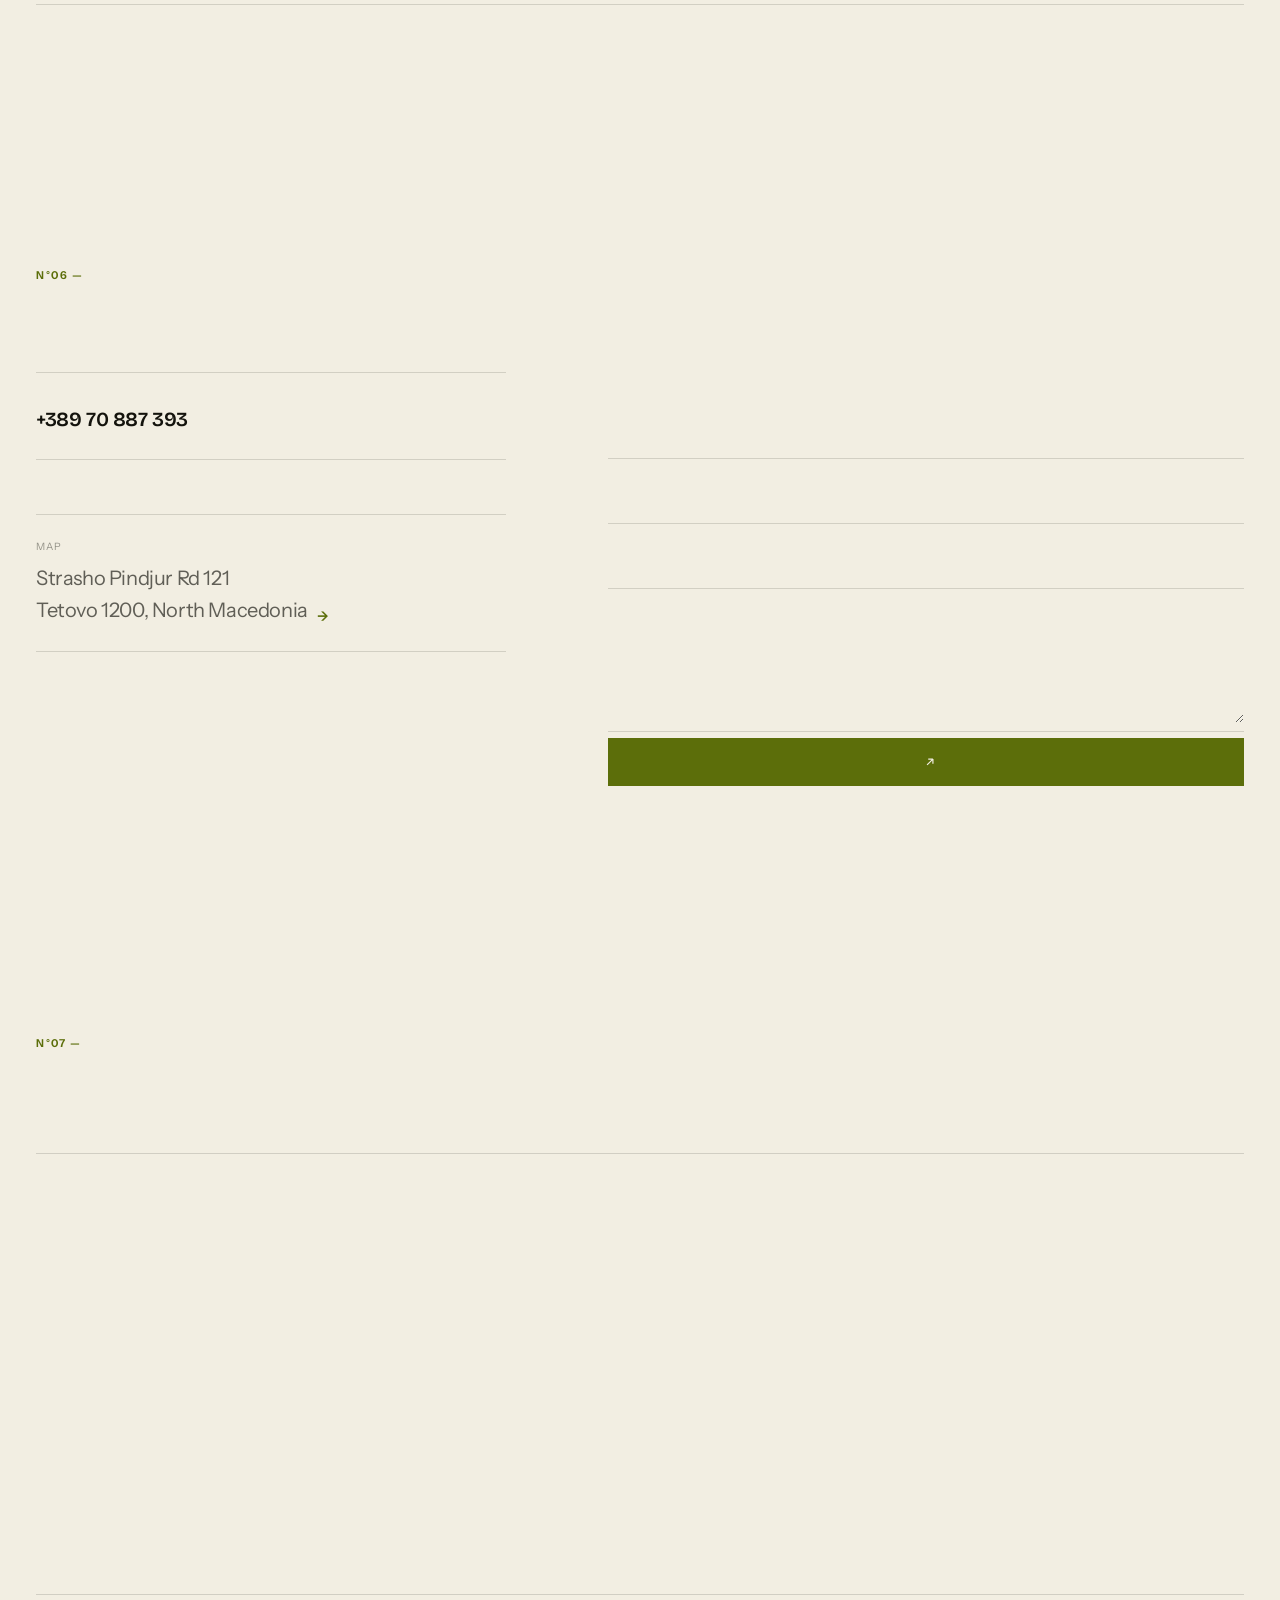
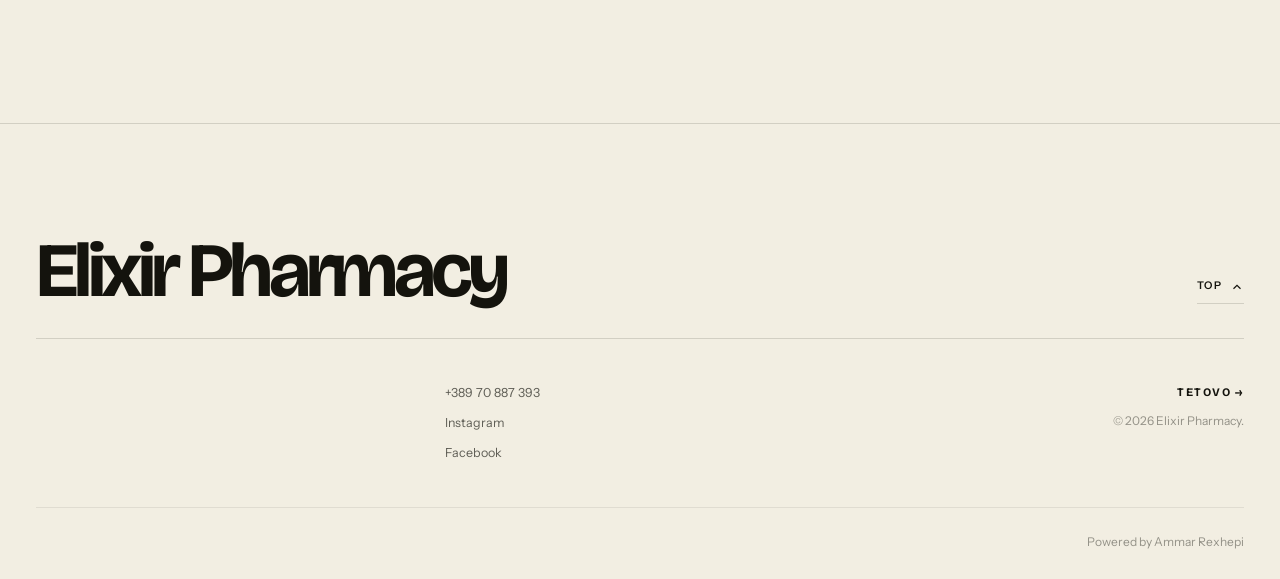
==== commit c389aa2c: "Translation fix and lang change transition" ====
--- a/index.html
+++ b/index.html
@@ -104,6 +104,12 @@
             <span id="loader-progress"></span>
         </div>
     </div>
+</div>
+<div id="lang-transition" aria-hidden="true">
+  <div class="lang-transition-logo">
+    <img class="logo-dark" src="images/logo-dark.png" alt="">
+    <img class="logo-light" src="images/logo-light.png" alt="">
+  </div>
 </div>
 <a class="skip-link" href="#main-content">Skip to content</a>
 
--- a/style.css
+++ b/style.css
@@ -1019,6 +1019,83 @@
 .lenis.lenis-stopped {
   overflow: hidden;
 }   
+
+/* =========================================================
+   LANGUAGE CHANGE TRANSITION
+   ========================================================= */
+#lang-transition {
+  position: fixed;
+  inset: 0;
+  z-index: 99990;
+  background: var(--bg, #f4f3ed);
+  color: var(--text, #111);
+  display: flex;
+  align-items: center;
+  justify-content: center;
+  pointer-events: none;
+  clip-path: inset(100% 0 0 0);
+  visibility: hidden;
+}
+
+#lang-transition.active {
+  visibility: visible;
+}
+
+#lang-transition.closing {
+  animation: langCover .52s cubic-bezier(.77,0,.18,1) forwards;
+}
+
+#lang-transition.opening {
+  animation: langReveal .65s cubic-bezier(.77,0,.18,1) forwards;
+}
+
+.lang-transition-logo {
+  position: relative;
+  width: min(180px, 42vw);
+  opacity: 0;
+  transform: scale(.92);
+  transition: opacity .3s ease, transform .45s cubic-bezier(.22,.61,.36,1);
+}
+
+#lang-transition.closing .lang-transition-logo {
+  opacity: 1;
+  transform: scale(1);
+  transition-delay: .18s;
+}
+
+#lang-transition.opening .lang-transition-logo {
+  opacity: 0;
+  transform: scale(1.04);
+}
+
+.lang-transition-logo img {
+  display: none;
+  width: 100%;
+  height: auto;
+}
+
+/* Show exactly one transition logo, matching the current theme.
+   Dark theme = dark logo, Light theme = light logo. */
+#lang-transition .logo-dark { display: block; }
+#lang-transition .logo-light { display: none; }
+html.light #lang-transition .logo-dark { display: none; }
+html.light #lang-transition .logo-light { display: block; }
+
+@keyframes langCover {
+  from { clip-path: inset(100% 0 0 0); }
+  to   { clip-path: inset(0 0 0 0); }
+}
+
+@keyframes langReveal {
+  from { clip-path: inset(0 0 0 0); }
+  to   { clip-path: inset(0 0 100% 0); }
+}
+
+@media (prefers-reduced-motion: reduce) {
+  #lang-transition { transition: opacity .2s ease; }
+  #lang-transition.closing, #lang-transition.opening { animation: none; opacity: 0; }
+}
+
 /* =========================================================
    PAGE LOADER
    ========================================================= */
@@ -1033,15 +1110,21 @@
     align-items: center;
     justify-content: center;
     pointer-events: all;
-    transition:
-        clip-path 1s cubic-bezier(.77, 0, .18, 1),
-        opacity .4s ease;
+    overflow: hidden;
     clip-path: inset(0 0 0 0);
+    transition: clip-path 1.05s cubic-bezier(.77, 0, .18, 1);
+    will-change: clip-path;
 }
 
 #site-loader.is-loaded {
     clip-path: inset(0 0 100% 0);
     pointer-events: none;
+}
+
+#site-loader.is-loaded .loader-inner {
+    transform: translateY(-18px);
+    opacity: 0;
+    transition: transform .55s cubic-bezier(.77, 0, .18, 1), opacity .35s ease;
 }
 
 .loader-inner {
@@ -1051,6 +1134,10 @@
     display: flex;
     flex-direction: column;
     justify-content: space-between;
+    opacity: 1;
+    transform: translateY(0);
+    transition: transform .2s ease, opacity .2s ease;
+    will-change: transform, opacity;
 }
 
 .loader-brand {
@@ -2313,3 +2400,107 @@
   #gallery .gallery-arrow-left { right: 76px; }
   #gallery .gallery-arrow-right { right: 18px; }
 }
+/* ==========================================
+   MOBILE NAVBAR FIX
+   Prevents horizontal overflow and empty right space
+   ========================================== */
+html {
+  overflow-x: hidden;
+  max-width: 100vw;
+}
+
+@media (max-width: 480px) {
+  /* Force navbar to strictly match viewport width */
+  #navbar {
+    width: 100vw;
+    max-width: 100vw;
+    left: 0;
+    right: 0;
+    margin: 0;
+  }
+
+  /* Reduce horizontal padding to prevent content squishing/overflow */
+  .nav-inner {
+    padding: 0 16px; /* Reduced from 32px */
+    height: 70px;    /* Slightly shorter for better mobile proportions */
+    width: 100%;
+    box-sizing: border-box;
+  }
+
+  /* Compact the right-side elements */
+  .nav-right {
+    gap: 8px;        /* Reduced from 12px */
+    flex-shrink: 1;
+    min-width: 0;
+  }
+
+  /* Make mobile toggle button more compact */
+  #mobile-nav-toggle {
+    padding: 0 12px; /* Reduced from 20px */
+    height: 36px;
+    font-size: 0.75rem;
+    flex-shrink: 0;
+  }
+
+  /* Ensure logo shrinks appropriately */
+  .nav-logo {
+    flex-shrink: 1;
+    min-width: 0;
+  }
+  
+  .nav-logo img {
+    height: 24px;    /* Slightly smaller logo on mobile */
+    width: auto;
+  }
+
+  /* On very small screens (< 360px), hide theme/lang toggles to guarantee a perfect fit */
+  /* (They remain fully accessible on larger devices and inside the fullscreen menu) */
+  @media (max-width: 360px) {
+    #theme-toggle, 
+    #lang-dropdown {
+      display: none;
+    }
+  }
+}
+/* =========================================================
+   MOBILE SERVICES: CONSTANT HOVER GLOW (LARGER)
+   ========================================================= */
+@media (max-width: 768px) {
+  /* 1. Center the glow, force it to be visible, and INCREASE SIZE */
+  .service-card .service-glow {
+    left: 50% !important;
+    top: 50% !important;
+    width: 600px !important;   /* Increased from default 450px */
+    height: 600px !important;  /* Increased from default 450px */
+    opacity: 1 !important;
+  }
+
+  /* 2. Apply the exact hover border and shadow constantly, with a BIGGER shadow */
+  .service-card {
+    border-color: var(--service-color) !important;
+    /* Layered shadows for a massive, smooth glow */
+    box-shadow: 
+      0 0 0 0px color-mix(in srgb, var(--service-color) 45%, transparent),
+      0 0 0px color-mix(in srgb, var(--service-color) 25%, transparent),
+      0 0 0px color-mix(in srgb, var(--service-color) 15%, transparent) !important;
+    transform: scale(1.025); 
+  }
+
+  /* 3. Force the inner text elements to match the hovered state */
+  .service-card .service-number {
+    opacity: 0.85 !important;
+    color: var(--service-color) !important;
+  }
+
+  .service-card h3 {
+    color: var(--service-color) !important;
+  }
+
+  .service-card p {
+    opacity: 0.8 !important;
+  }
+
+  .service-card .service-icon {
+    opacity: 1 !important;
+  }
+}
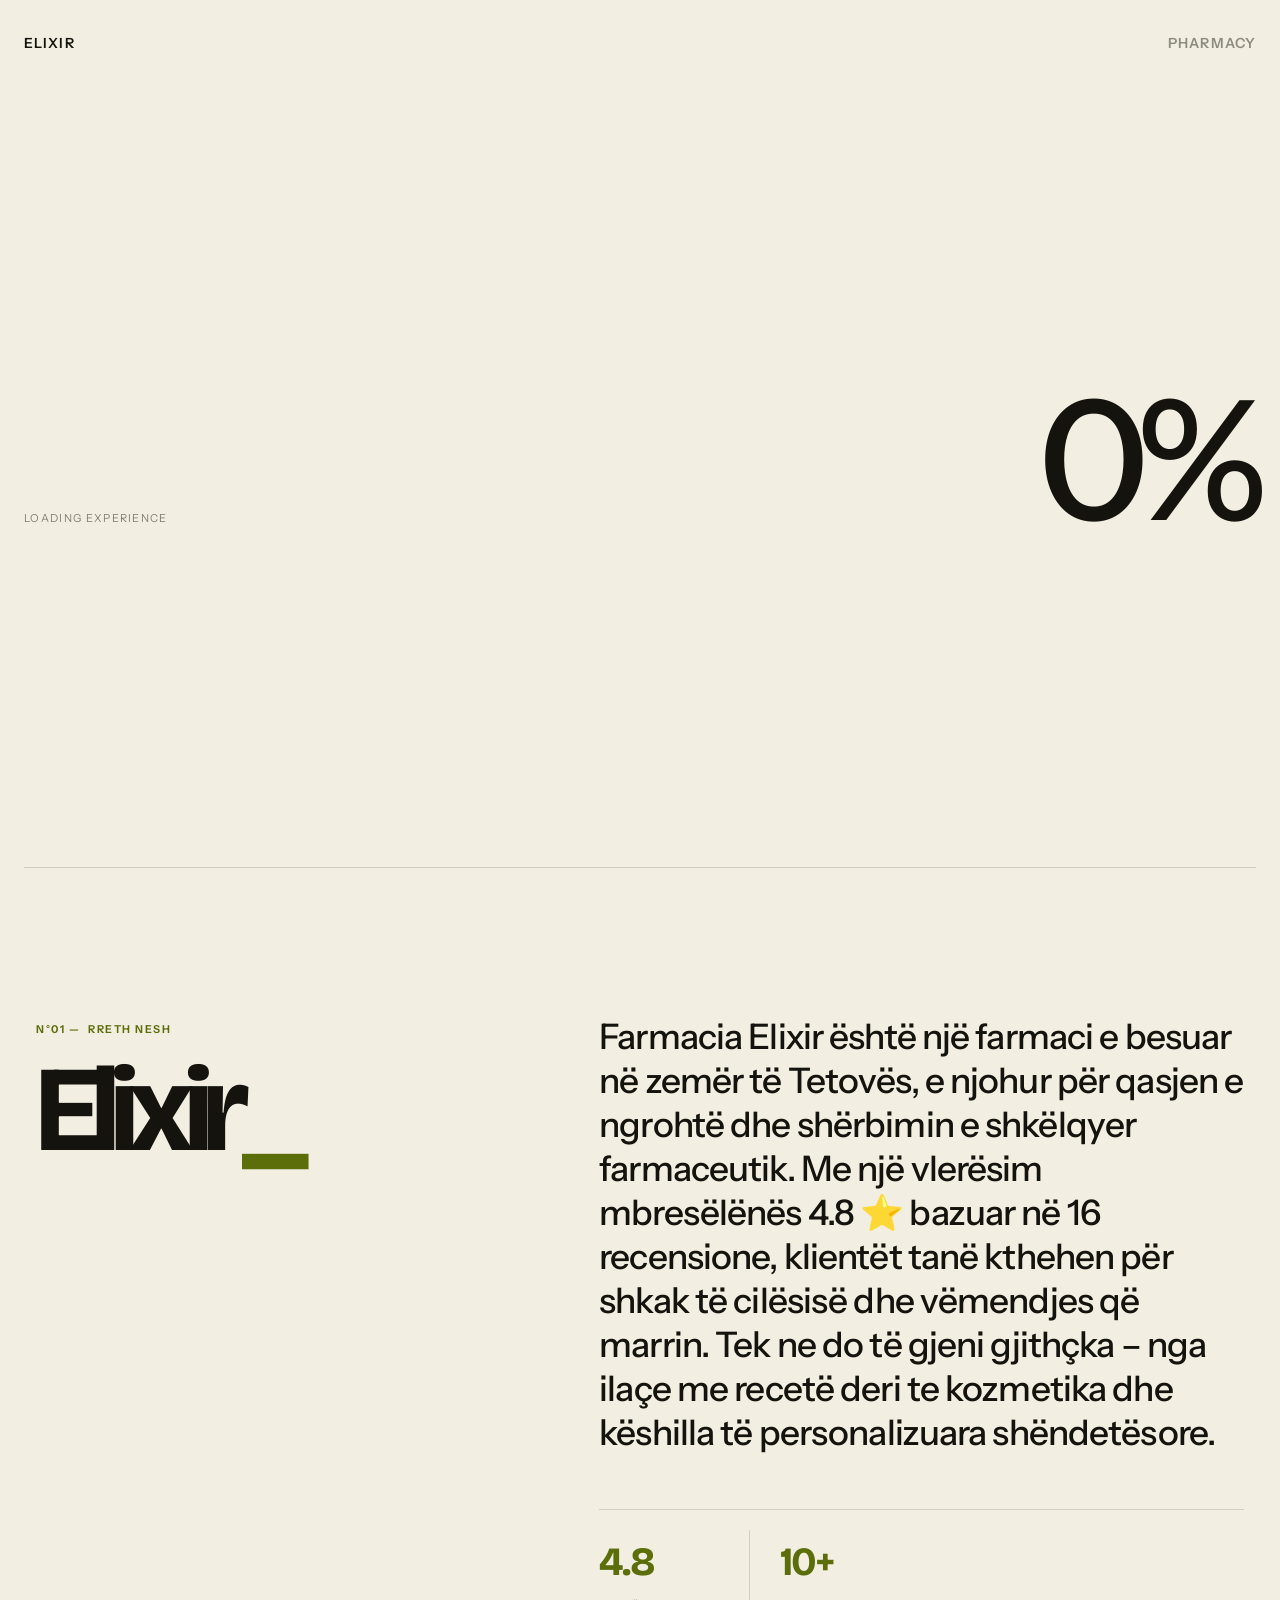
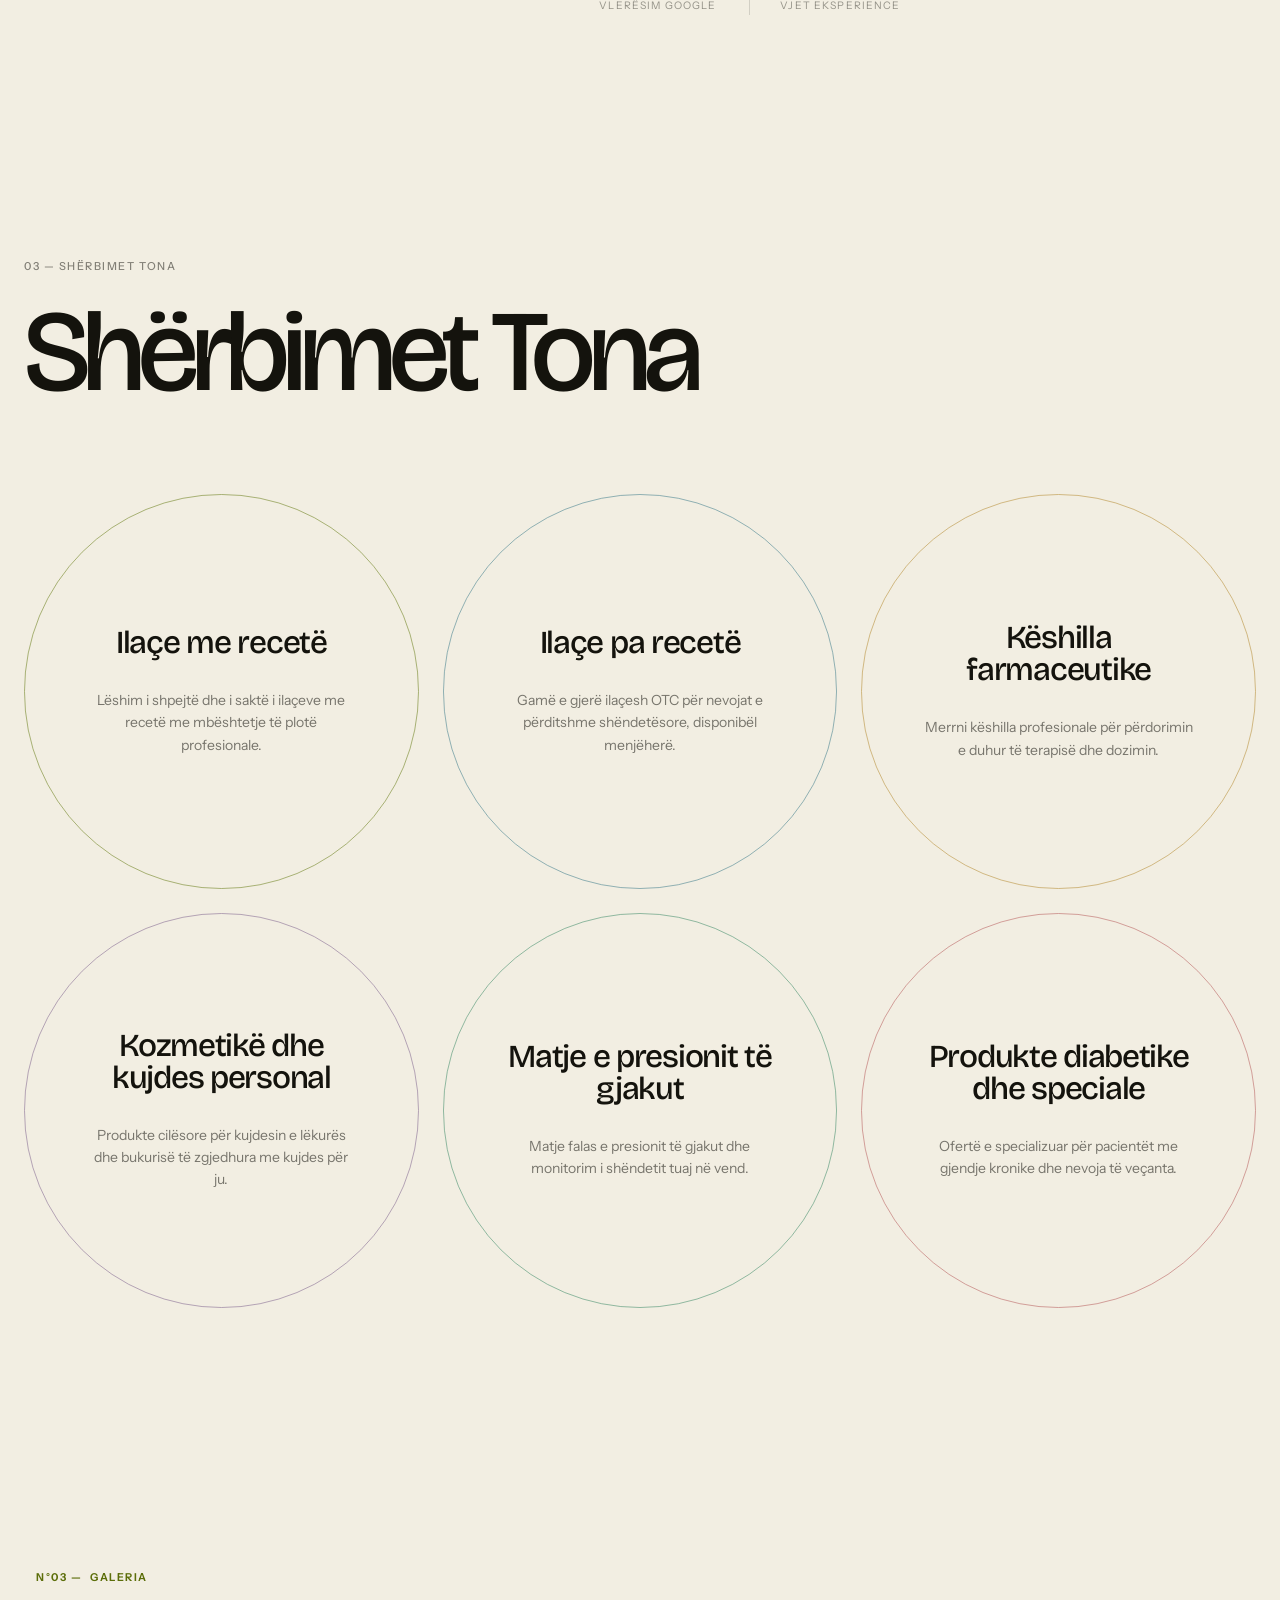
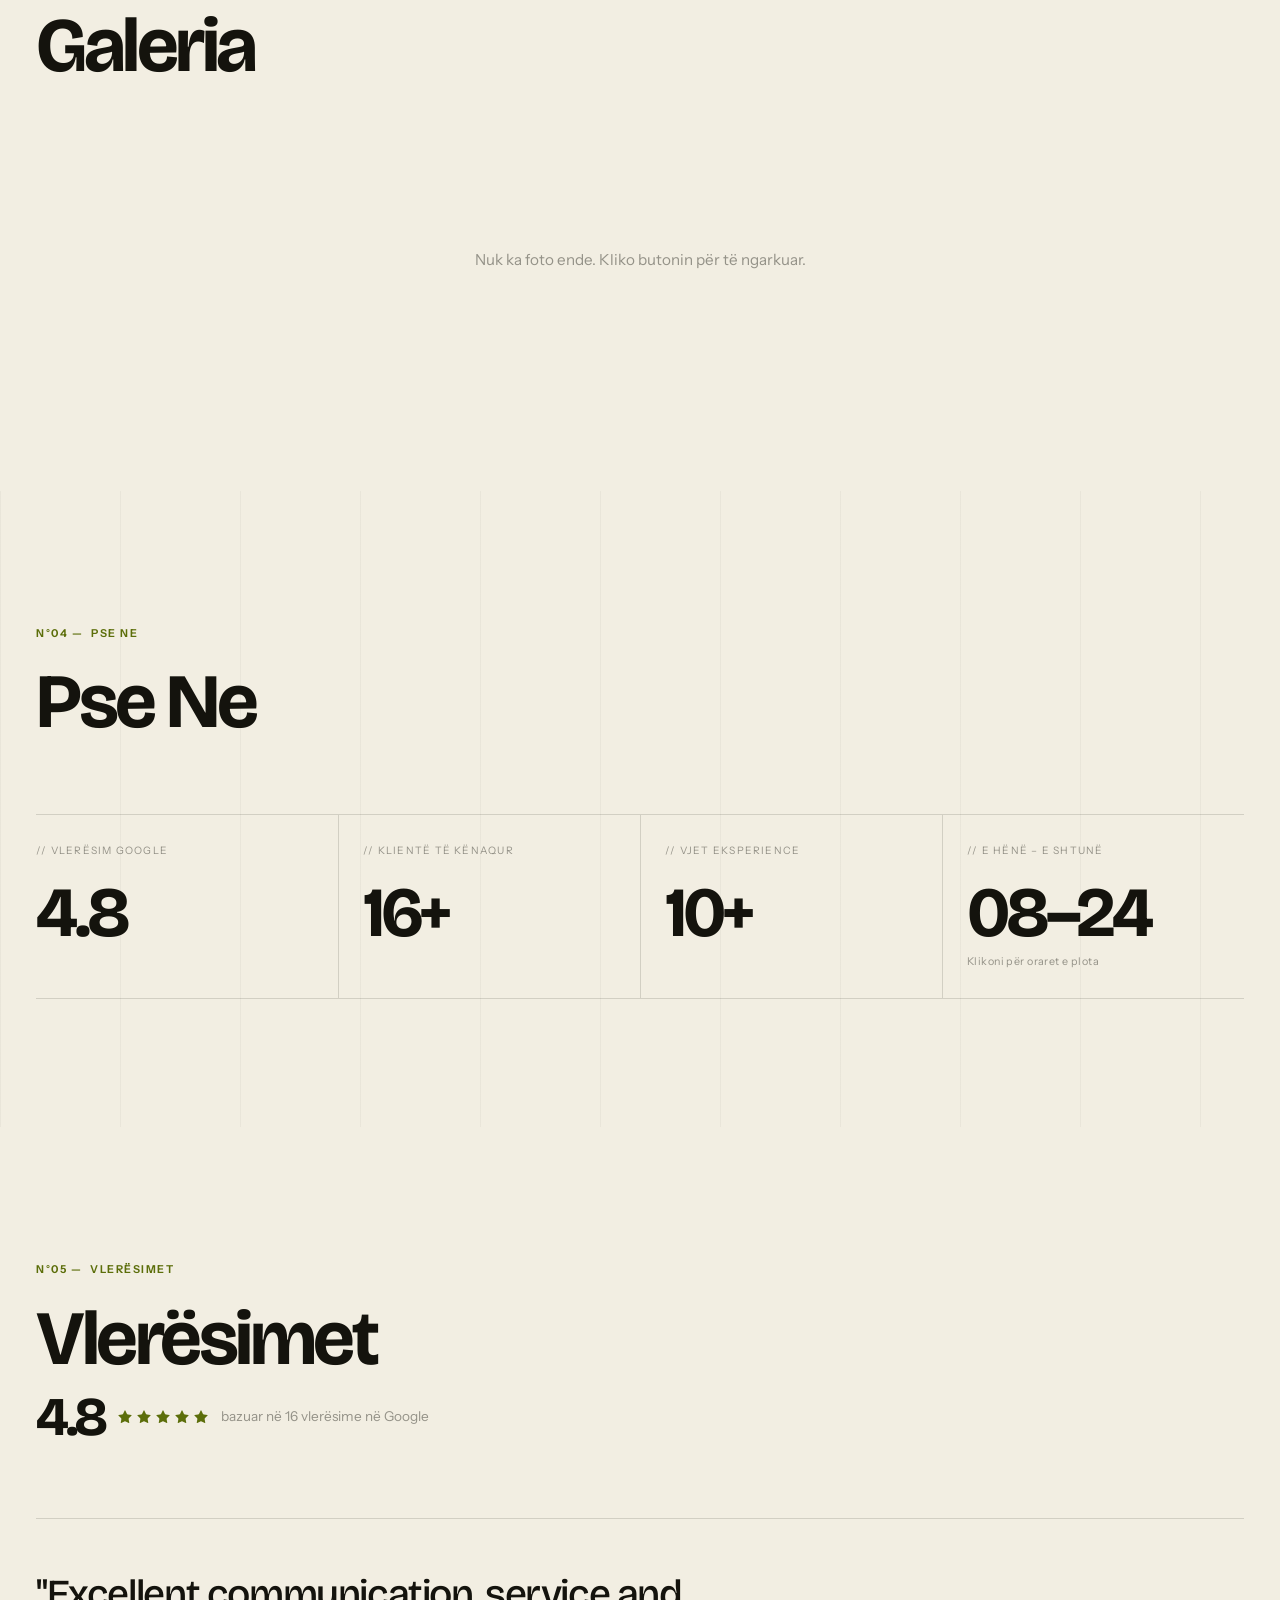
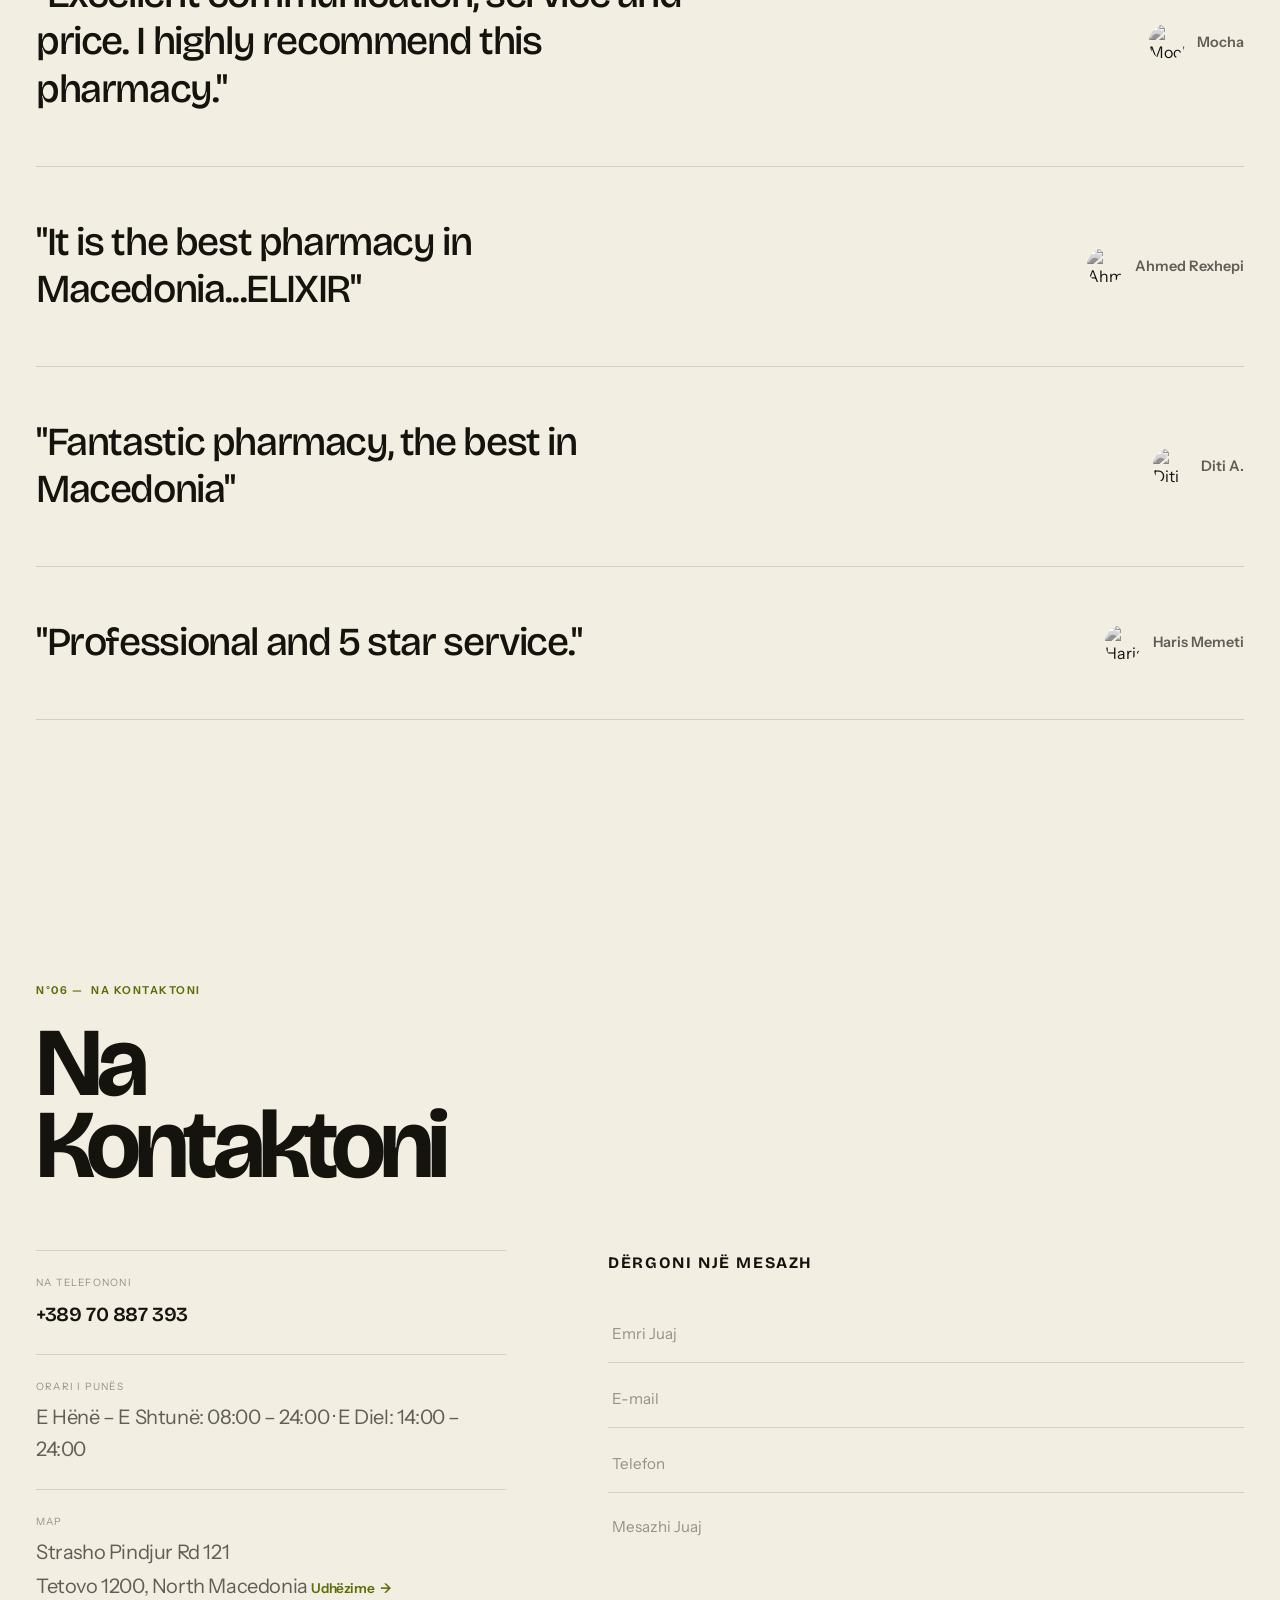
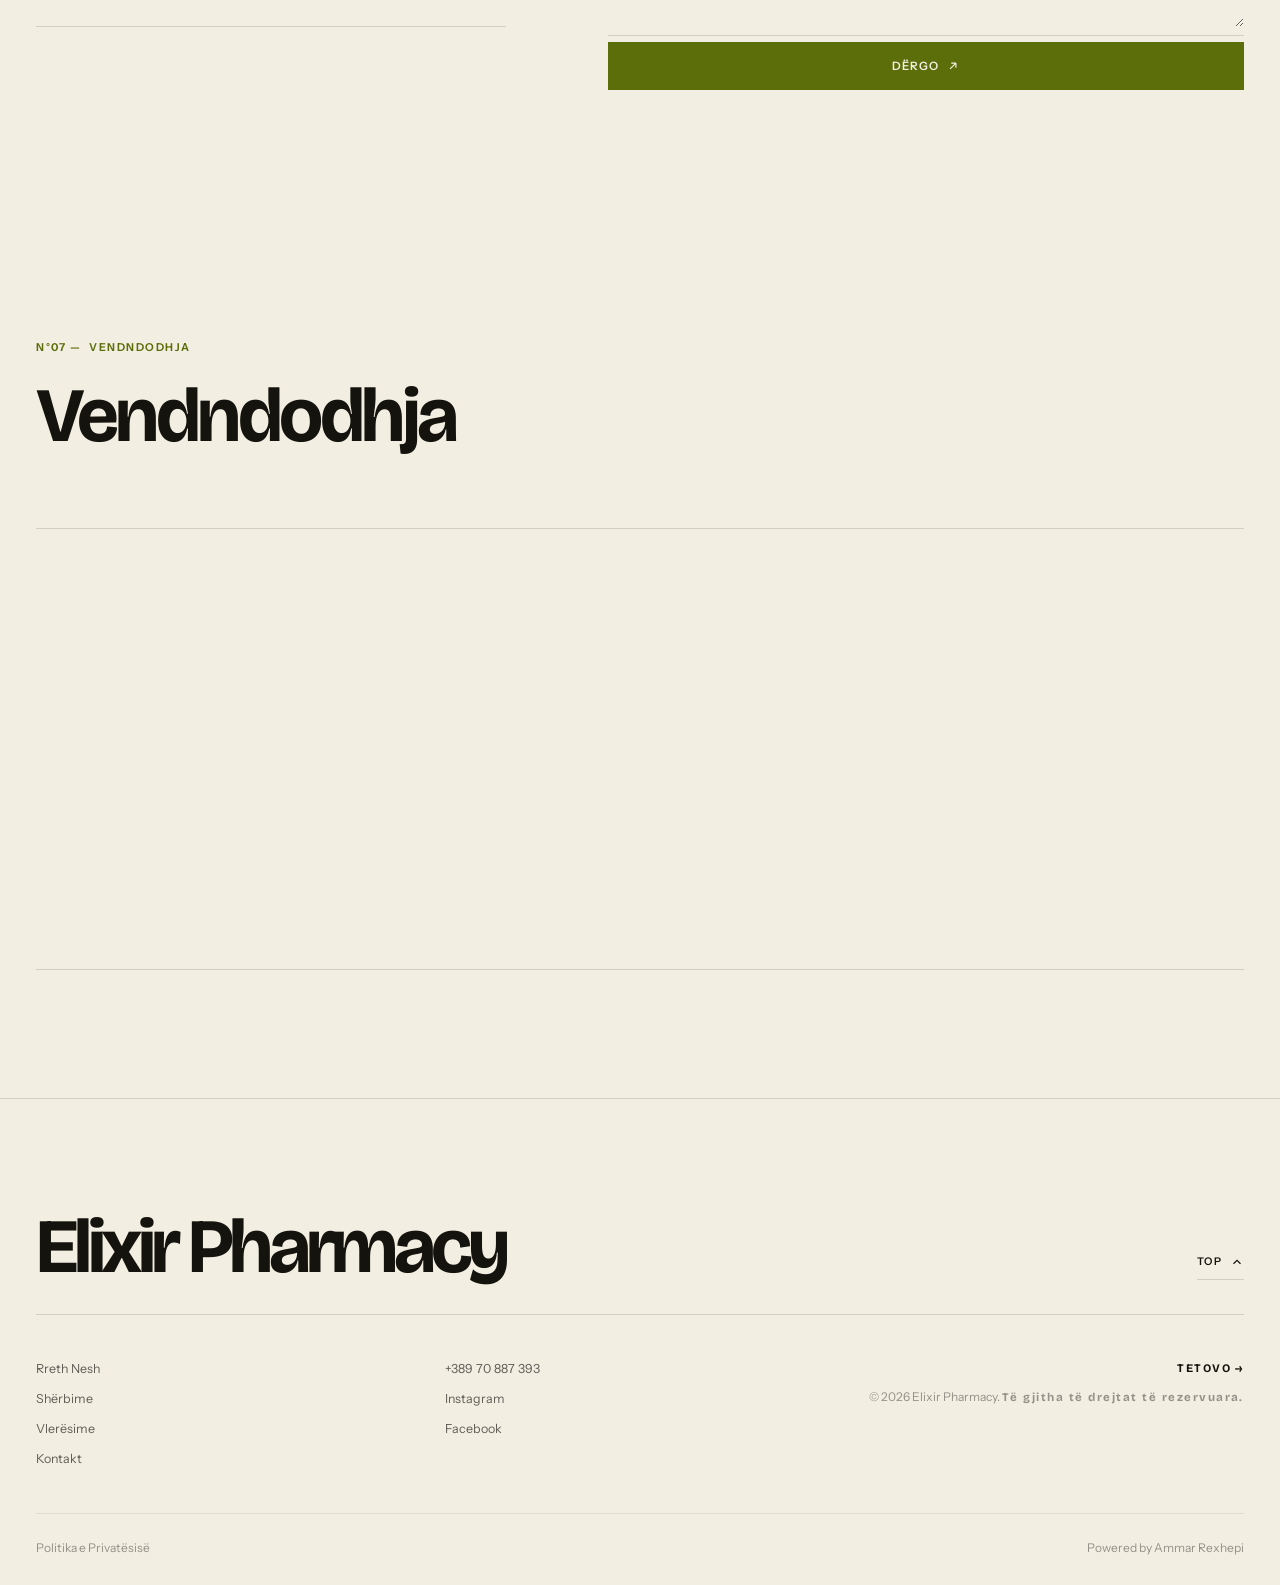
==== commit fbbfcb43: "Translation fix" ====
--- a/index.html
+++ b/index.html
@@ -277,8 +277,8 @@
 <section class="services" id="services">
 
     <div class="services-title">
-        <span>03 — SERVICES</span>
-        <h2>Our Services</h2>
+        <span>03 — <span data-i18n="services_title"></span></span>
+        <h2 data-i18n="services_title"></h2>
     </div>
 
     <div class="services-grid">
@@ -292,12 +292,9 @@
 
             <span class="service-number">01</span>
 
-            <h3>Prescription Services</h3>
-
-            <p>
-                Convenient and reliable prescription support
-                from our pharmacy team.
-            </p>
+            <h3 data-i18n="svc1_title"></h3>
+
+            <p data-i18n="svc1_desc"></p>
 
             <div class="service-icon">
                 <!-- Your prescription SVG -->
@@ -317,12 +314,9 @@
 
             <span class="service-number">02</span>
 
-            <h3>Health Consultation</h3>
-
-            <p>
-                Professional guidance and support
-                for your everyday health needs.
-            </p>
+            <h3 data-i18n="svc2_title"></h3>
+
+            <p data-i18n="svc2_desc"></p>
 
             <div class="service-icon">
                 <!-- Your consultation SVG -->
@@ -342,12 +336,9 @@
 
             <span class="service-number">03</span>
 
-            <h3>Vitamins &amp; Wellness</h3>
-
-            <p>
-                Quality vitamins and wellness products
-                to support a healthier lifestyle.
-            </p>
+            <h3 data-i18n="svc3_title"></h3>
+
+            <p data-i18n="svc3_desc"></p>
 
             <div class="service-icon">
                 <!-- Your vitamins SVG -->
@@ -367,12 +358,9 @@
 
             <span class="service-number">04</span>
 
-            <h3>Personal Care</h3>
-
-            <p>
-                Everyday personal care products
-                selected with your wellbeing in mind.
-            </p>
+            <h3 data-i18n="svc4_title"></h3>
+
+            <p data-i18n="svc4_desc"></p>
 
             <div class="service-icon">
                 <!-- Your personal care SVG -->
@@ -392,12 +380,9 @@
 
             <span class="service-number">05</span>
 
-            <h3>Blood Pressure Measurement</h3>
-
-            <p>
-                Free blood pressure measurement and
-                on-the-spot health monitoring.
-            </p>
+            <h3 data-i18n="svc5_title"></h3>
+
+            <p data-i18n="svc5_desc"></p>
 
            
 
@@ -415,12 +400,9 @@
 
             <span class="service-number">06</span>
 
-            <h3>Diabetic &amp; Special Products</h3>
-
-            <p>
-                Specialised products for patients with
-                chronic conditions and special needs.
-            </p>
+            <h3 data-i18n="svc6_title"></h3>
+
+            <p data-i18n="svc6_desc"></p>
 
             
 
@@ -1365,6 +1347,23 @@
   if (loggedIn) renderAdminGrid();
 }
 
+// Update captions already rendered in the gallery without rebuilding the slideshow.
+function updateGalleryCaptions(lang = currentLang) {
+  const safeLang = ['sq', 'mk', 'en', 'tr'].includes(lang) ? lang : 'sq';
+  document.querySelectorAll('.gallery-caption').forEach((caption) => {
+    const value = caption.dataset['caption' + safeLang.charAt(0).toUpperCase() + safeLang.slice(1)] || '';
+    caption.textContent = value;
+    caption.style.display = value.trim() ? '' : 'none';
+  });
+
+  // If the admin grid is visible, refresh its translated captions too.
+  if (typeof renderAdminGrid === 'function' && typeof isAdminLoggedIn === 'function') {
+    Promise.resolve(isAdminLoggedIn()).then((loggedIn) => {
+      if (loggedIn) renderAdminGrid();
+    });
+  }
+}
+
 function getGalleryStep() {
   const slide = document.querySelector('.gallery-slide');
   if (!slide) return 0;
